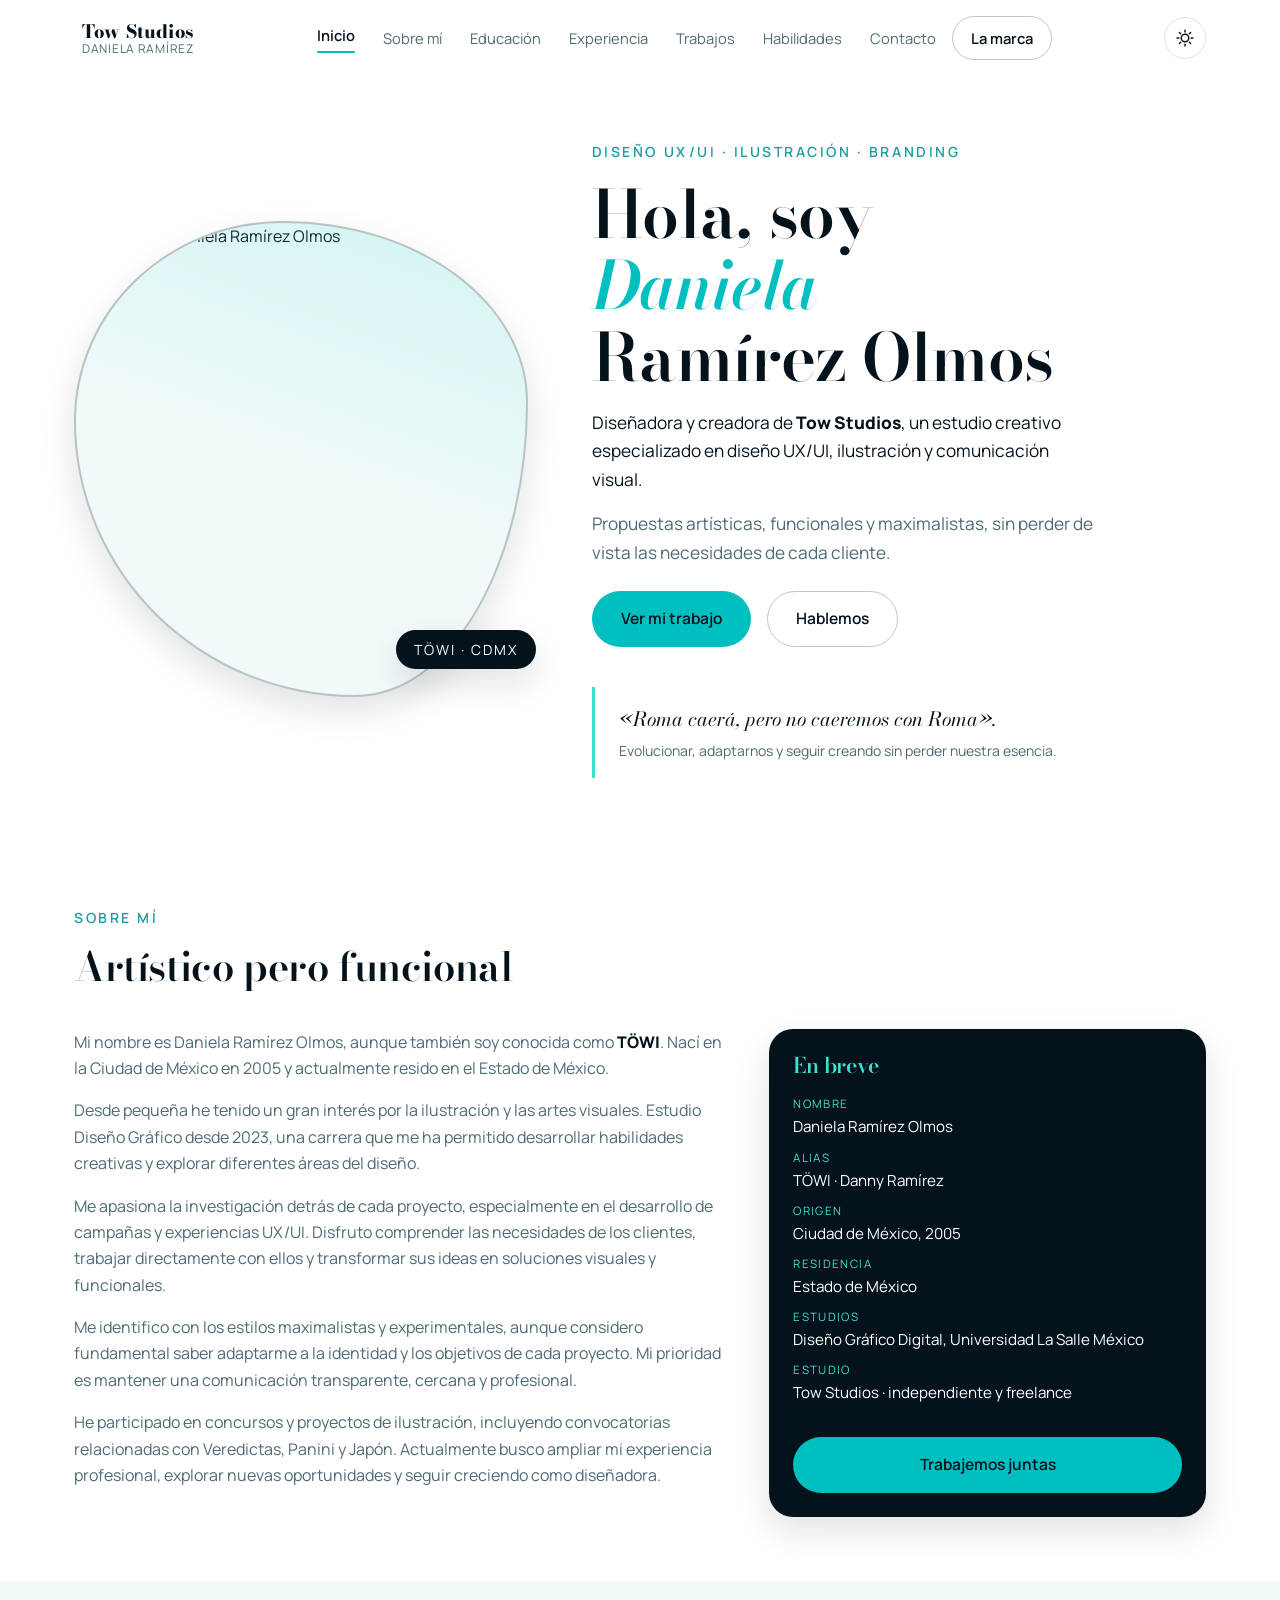
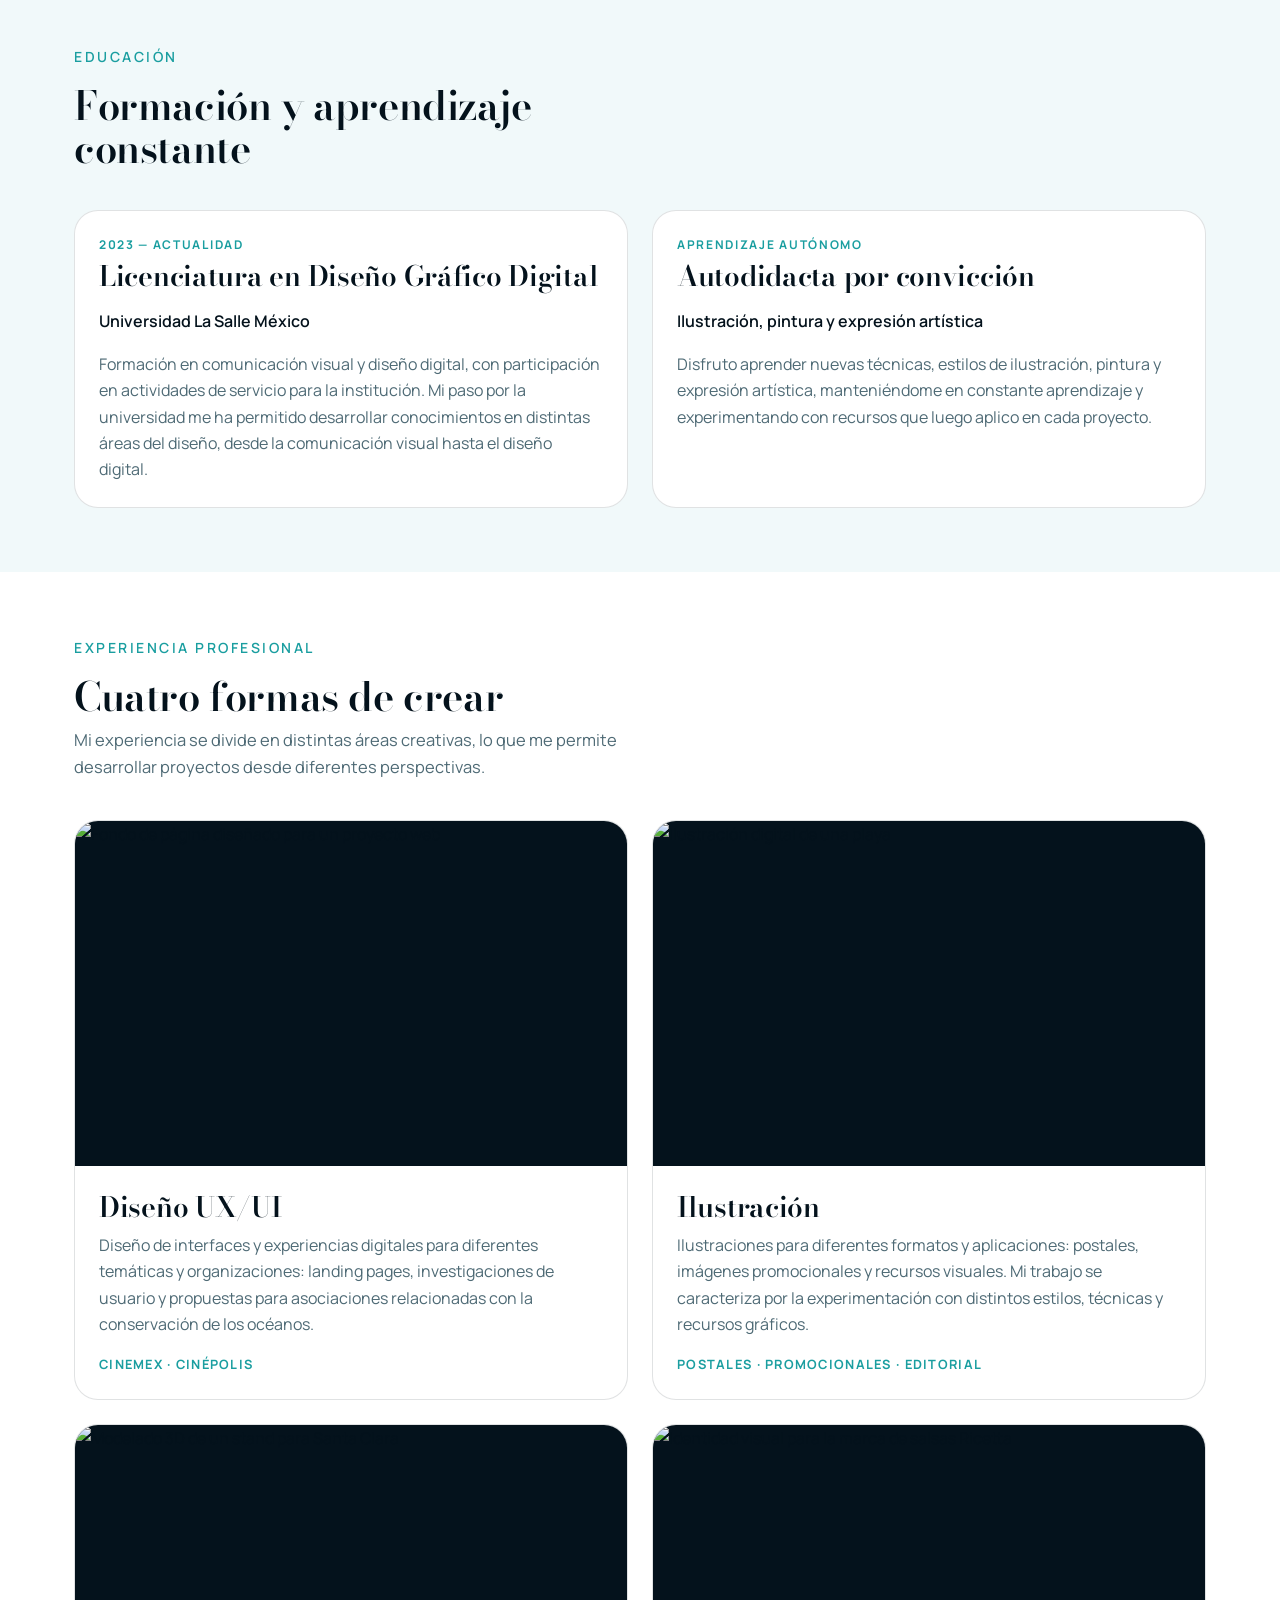
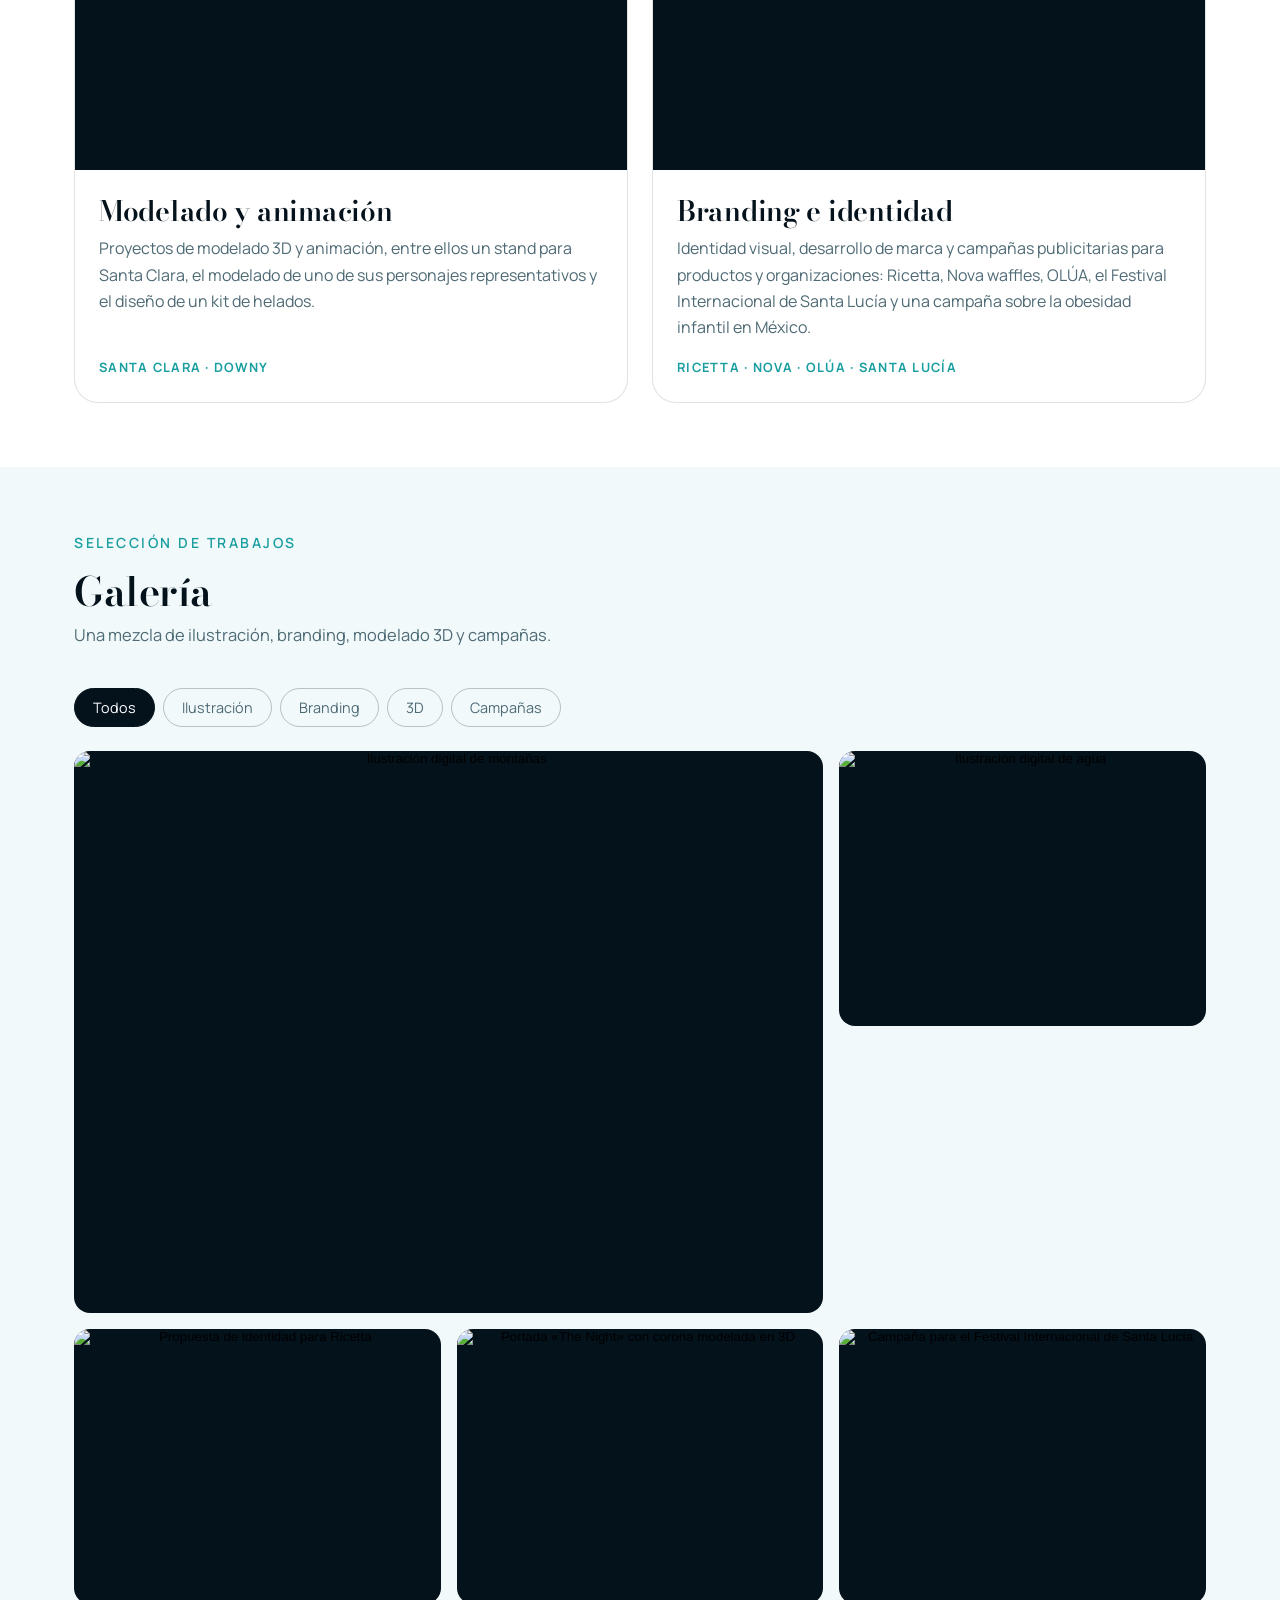
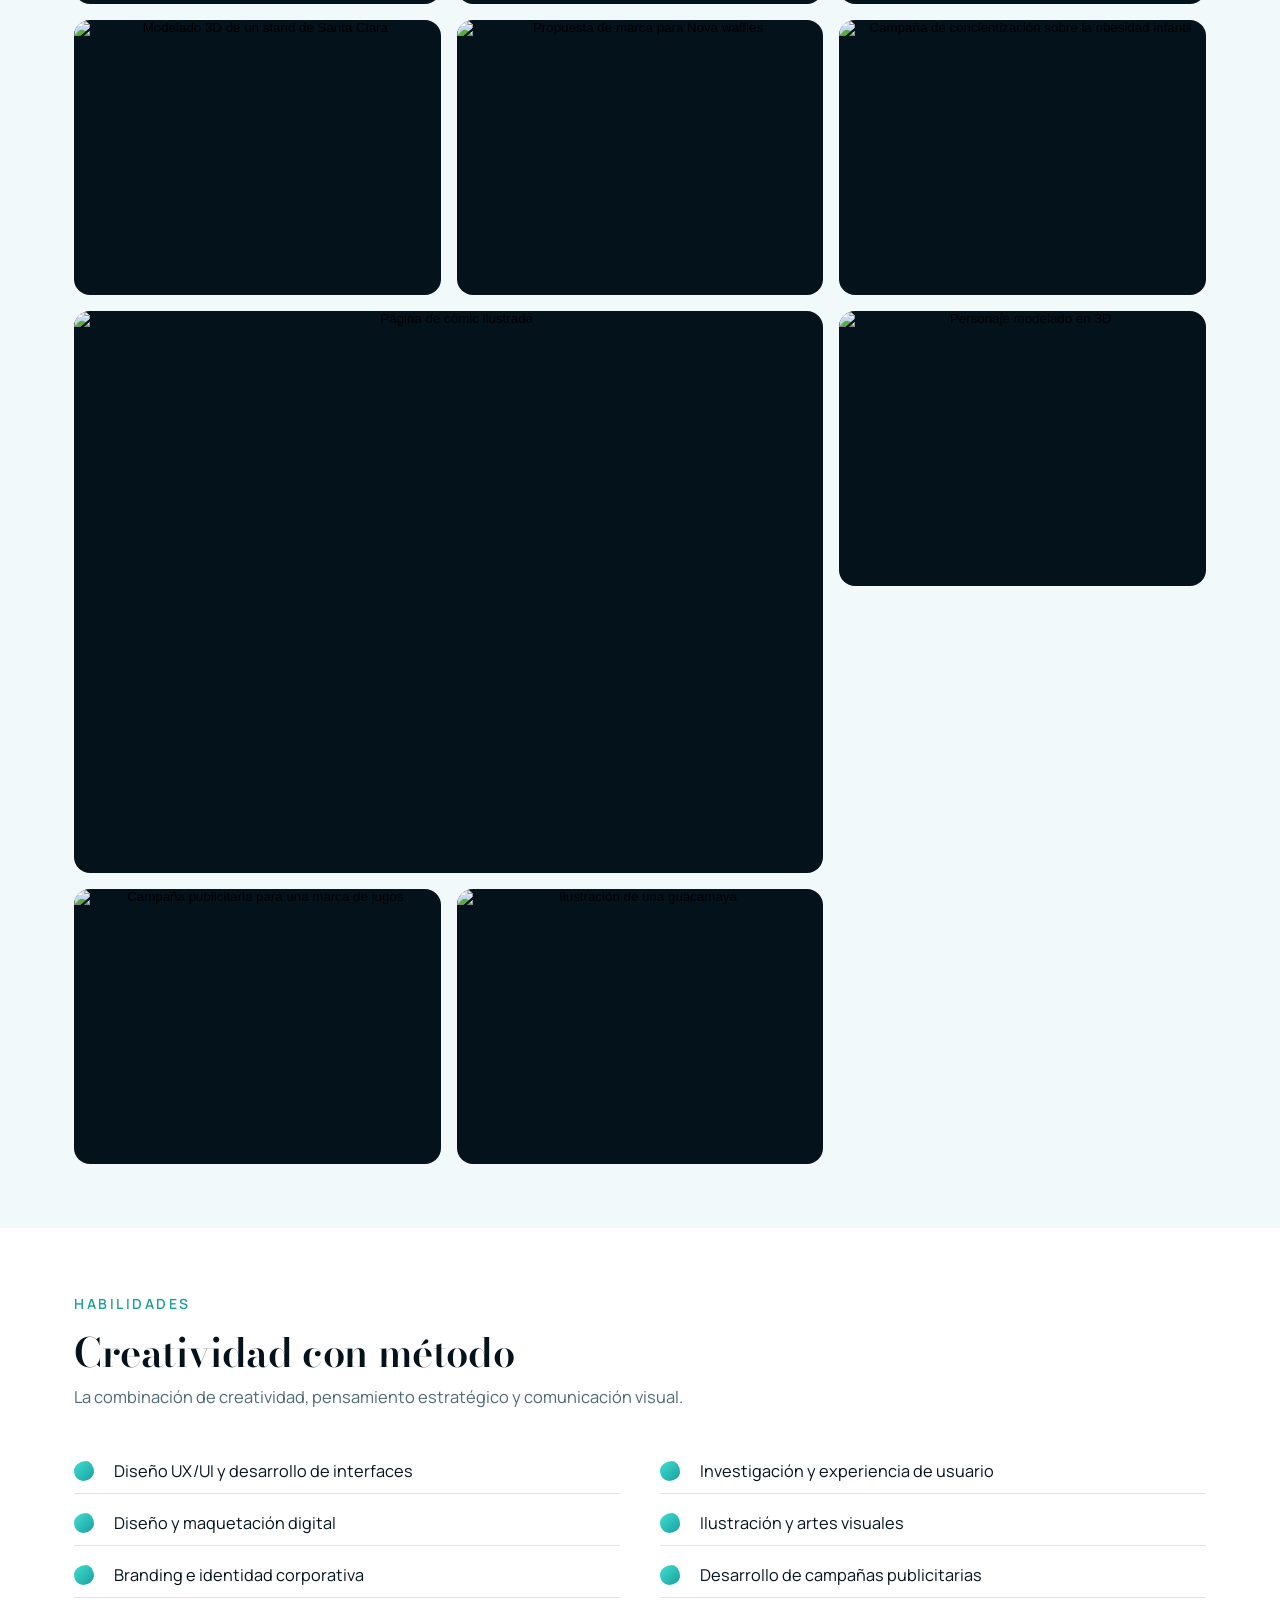
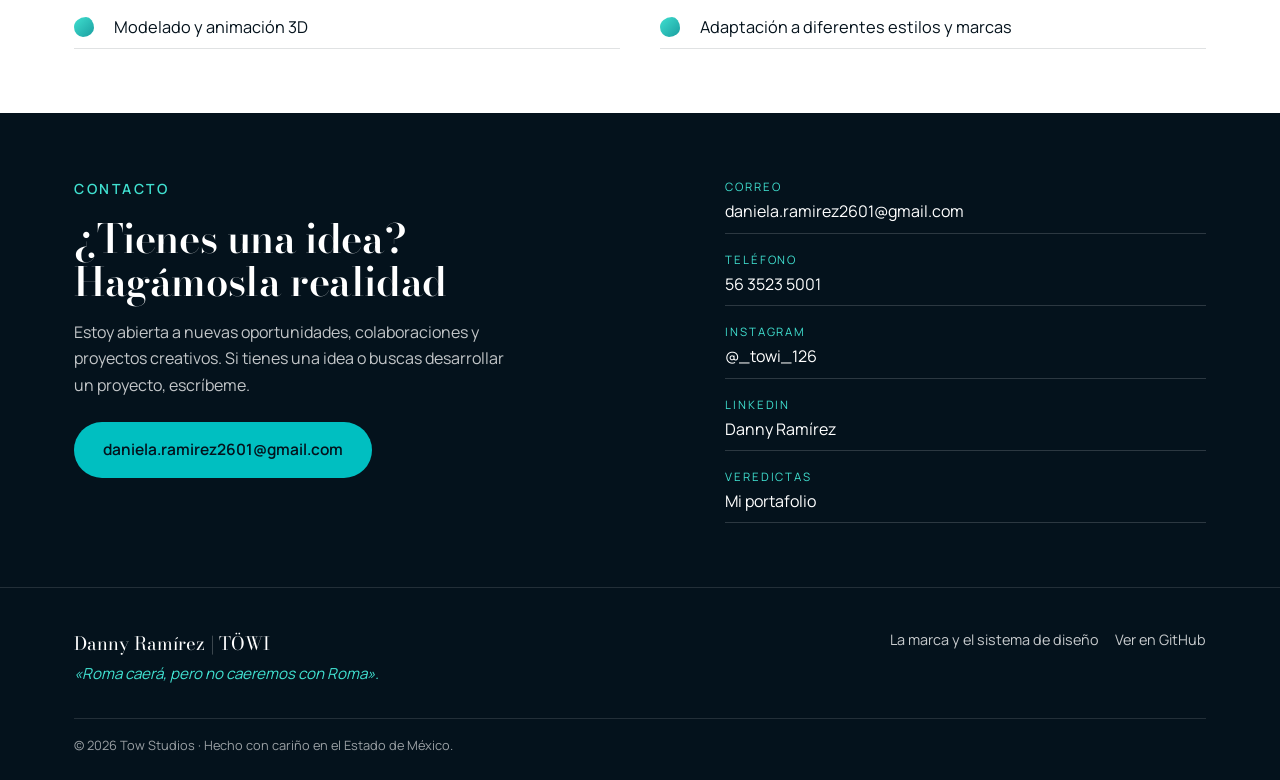
==== index.html @ aeb6798c "Sitio web: portafolio y manual de marca con HTML, CSS y JavaScript - index.html: portafolio de una p" ====
<!DOCTYPE html>
<html lang="es" data-theme="light">
<head>
<meta charset="UTF-8">
<meta name="viewport" content="width=device-width, initial-scale=1">
<title>Daniela Ramírez Olmos — Tow Studios</title>
<meta name="description" content="Portafolio de Daniela Ramírez Olmos (Tow Studios): diseño UX/UI, ilustración, branding y animación 3D.">
<meta name="author" content="Daniela Ramírez Olmos">
<meta property="og:title" content="Daniela Ramírez Olmos — Tow Studios">
<meta property="og:description" content="Diseño UX/UI, ilustración, branding y animación 3D. Roma caerá, pero no caeremos con Roma.">
<meta property="og:type" content="website">
<meta property="og:image" content="assets/web/foto-perfil.jpg">
<link rel="icon" href="assets/web/flor.png" type="image/png">
<link rel="preconnect" href="https://fonts.googleapis.com">
<link rel="preconnect" href="https://fonts.gstatic.com" crossorigin>
<link href="https://fonts.googleapis.com/css2?family=Bodoni+Moda:ital,opsz,wght@0,6..96,400;0,6..96,600;0,6..96,700;1,6..96,400&family=Manrope:wght@300;400;500;600;800&display=swap" rel="stylesheet">
<link rel="stylesheet" href="css/estilos.css">
<script>
  // Aplica el tema antes de dibujar para evitar un destello de color.
  (function () {
    try {
      document.documentElement.classList.add("js");
      var guardado = localStorage.getItem("tow-tema");
      if (!guardado) {
        guardado = window.matchMedia && window.matchMedia("(prefers-color-scheme: dark)").matches ? "dark" : "light";
      }
      document.documentElement.setAttribute("data-theme", guardado);
    } catch (e) {}
  })();
</script>
</head>
<body>

<a class="salto-contenido" href="#inicio">Saltar al contenido</a>

<header class="cabecera" id="cabecera">
  <div class="contenedor cabecera__interior">
    <a class="marca" href="index.html" aria-label="Tow Studios Daniela Ramírez">
      <img class="marca__logo marca__logo--claro" src="assets/web/logo-negro.png" alt="">
      <img class="marca__logo marca__logo--oscuro" src="assets/web/logo-blanco.png" alt="">
      <span class="marca__texto">
        <strong>Tow Studios</strong>
        <span>Daniela Ramírez</span>
      </span>
    </a>

    <nav class="nav" id="nav" aria-label="Navegación principal">
      <ul class="nav__lista">
        <li><a class="nav__enlace" href="#inicio">Inicio</a></li>
        <li><a class="nav__enlace" href="#sobre-mi">Sobre mí</a></li>
        <li><a class="nav__enlace" href="#educacion">Educación</a></li>
        <li><a class="nav__enlace" href="#experiencia">Experiencia</a></li>
        <li><a class="nav__enlace" href="#trabajos">Trabajos</a></li>
        <li><a class="nav__enlace" href="#habilidades">Habilidades</a></li>
        <li><a class="nav__enlace" href="#contacto">Contacto</a></li>
        <li><a class="nav__enlace nav__enlace--destacado" href="marca.html">La marca</a></li>
      </ul>
    </nav>

    <div class="cabecera__acciones">
      <button class="boton-icono" id="tema" type="button" aria-label="Cambiar a tema oscuro" aria-pressed="false">
        <svg class="icono icono--sol" viewBox="0 0 24 24" aria-hidden="true"><circle cx="12" cy="12" r="4.5"/><path d="M12 2.5v2.2M12 19.3v2.2M2.5 12h2.2M19.3 12h2.2M5.3 5.3l1.5 1.5M17.2 17.2l1.5 1.5M18.7 5.3l-1.5 1.5M6.8 17.2l-1.5 1.5"/></svg>
        <svg class="icono icono--luna" viewBox="0 0 24 24" aria-hidden="true"><path d="M20.5 14.2A8.6 8.6 0 0 1 9.8 3.5a8.6 8.6 0 1 0 10.7 10.7z"/></svg>
      </button>
      <button class="boton-icono boton-icono--menu" id="menu-boton" type="button" aria-label="Abrir menú" aria-expanded="false" aria-controls="nav">
        <span class="hamburguesa" aria-hidden="true"><span></span><span></span><span></span></span>
      </button>
    </div>
  </div>
</header>

<main id="inicio">

  <!-- HERO -->
  <section class="hero" aria-labelledby="hero-titulo">
    <img class="adorno adorno--flor" src="assets/web/flor.png" alt="" aria-hidden="true">
    <img class="adorno adorno--linea" src="assets/web/linea.png" alt="" aria-hidden="true">
    <div class="contenedor hero__interior">
      <div class="hero__foto" data-revelar>
        <div class="hero__marco">
          <img src="assets/web/foto-perfil.jpg" alt="Retrato de Daniela Ramírez Olmos" width="900" height="896">
        </div>
        <p class="hero__sello">TÖWI · CDMX</p>
      </div>

      <div class="hero__texto">
        <p class="etiqueta" data-revelar>Diseño UX/UI · Ilustración · Branding</p>
        <h1 id="hero-titulo" data-revelar>Hola, soy<br><span class="hero__nombre">Daniela</span><br>Ramírez Olmos</h1>
        <p class="hero__entrada" data-revelar>
          Diseñadora y creadora de <strong>Tow Studios</strong>, un estudio creativo especializado en
          diseño UX/UI, ilustración y comunicación visual.
        </p>
        <p class="hero__entrada hero__entrada--suave" data-revelar>
          Propuestas artísticas, funcionales y maximalistas, sin perder de vista las necesidades de cada cliente.
        </p>
        <div class="hero__acciones" data-revelar>
          <a class="boton boton--primario" href="#trabajos">Ver mi trabajo</a>
          <a class="boton boton--secundario" href="#contacto">Hablemos</a>
        </div>
        <blockquote class="cita" data-revelar>
          <p>«Roma caerá, pero no caeremos con Roma».</p>
          <cite>Evolucionar, adaptarnos y seguir creando sin perder nuestra esencia.</cite>
        </blockquote>
      </div>
    </div>
  </section>

  <!-- SOBRE MÍ -->
  <section class="seccion" id="sobre-mi">
    <div class="contenedor">
      <header class="seccion__cabecera" data-revelar>
        <p class="etiqueta">Sobre mí</p>
        <h2>Artístico pero funcional</h2>
      </header>

      <div class="dos-columnas">
        <div class="prosa" data-revelar>
          <p>
            Mi nombre es Daniela Ramírez Olmos, aunque también soy conocida como <strong>TÖWI</strong>.
            Nací en la Ciudad de México en 2005 y actualmente resido en el Estado de México.
          </p>
          <p>
            Desde pequeña he tenido un gran interés por la ilustración y las artes visuales. Estudio
            Diseño Gráfico desde 2023, una carrera que me ha permitido desarrollar habilidades creativas
            y explorar diferentes áreas del diseño.
          </p>
          <p>
            Me apasiona la investigación detrás de cada proyecto, especialmente en el desarrollo de campañas
            y experiencias UX/UI. Disfruto comprender las necesidades de los clientes, trabajar directamente
            con ellos y transformar sus ideas en soluciones visuales y funcionales.
          </p>
          <p>
            Me identifico con los estilos maximalistas y experimentales, aunque considero fundamental saber
            adaptarme a la identidad y los objetivos de cada proyecto. Mi prioridad es mantener una
            comunicación transparente, cercana y profesional.
          </p>
          <p>
            He participado en concursos y proyectos de ilustración, incluyendo convocatorias relacionadas con
            Veredictas, Panini y Japón. Actualmente busco ampliar mi experiencia profesional, explorar nuevas
            oportunidades y seguir creciendo como diseñadora.
          </p>
        </div>

        <aside class="tarjeta-ficha" data-revelar aria-label="Datos rápidos">
          <h3>En breve</h3>
          <dl class="ficha">
            <div><dt>Nombre</dt><dd>Daniela Ramírez Olmos</dd></div>
            <div><dt>Alias</dt><dd>TÖWI · Danny Ramírez</dd></div>
            <div><dt>Origen</dt><dd>Ciudad de México, 2005</dd></div>
            <div><dt>Residencia</dt><dd>Estado de México</dd></div>
            <div><dt>Estudios</dt><dd>Diseño Gráfico Digital, Universidad La Salle México</dd></div>
            <div><dt>Estudio</dt><dd>Tow Studios · independiente y freelance</dd></div>
          </dl>
          <a class="boton boton--primario boton--ancho" href="#contacto">Trabajemos juntas</a>
        </aside>
      </div>
    </div>
  </section>

  <!-- EDUCACIÓN -->
  <section class="seccion seccion--alterna" id="educacion">
    <div class="contenedor">
      <header class="seccion__cabecera" data-revelar>
        <p class="etiqueta">Educación</p>
        <h2>Formación y aprendizaje constante</h2>
      </header>

      <div class="rejilla rejilla--dos">
        <article class="tarjeta" data-revelar>
          <p class="tarjeta__meta">2023 — actualidad</p>
          <h3>Licenciatura en Diseño Gráfico Digital</h3>
          <p class="tarjeta__lugar">Universidad La Salle México</p>
          <p>
            Formación en comunicación visual y diseño digital, con participación en actividades de
            servicio para la institución. Mi paso por la universidad me ha permitido desarrollar
            conocimientos en distintas áreas del diseño, desde la comunicación visual hasta el
            diseño digital.
          </p>
        </article>

        <article class="tarjeta" data-revelar>
          <p class="tarjeta__meta">Aprendizaje autónomo</p>
          <h3>Autodidacta por convicción</h3>
          <p class="tarjeta__lugar">Ilustración, pintura y expresión artística</p>
          <p>
            Disfruto aprender nuevas técnicas, estilos de ilustración, pintura y expresión artística,
            manteniéndome en constante aprendizaje y experimentando con recursos que luego aplico
            en cada proyecto.
          </p>
        </article>
      </div>
    </div>
  </section>

  <!-- EXPERIENCIA -->
  <section class="seccion" id="experiencia">
    <div class="contenedor">
      <header class="seccion__cabecera" data-revelar>
        <p class="etiqueta">Experiencia profesional</p>
        <h2>Cuatro formas de crear</h2>
        <p class="seccion__intro">Mi experiencia se divide en distintas áreas creativas, lo que me permite
          desarrollar proyectos desde diferentes perspectivas.</p>
      </header>

      <div class="rejilla rejilla--dos">
        <article class="tarjeta-proyecto" data-revelar>
          <div class="tarjeta-proyecto__imagen">
            <img src="assets/web/fondo.jpg" alt="Fondo de página diseñado para un proyecto web" loading="lazy" width="1600" height="2263">
          </div>
          <div class="tarjeta-proyecto__cuerpo">
            <h3>Diseño UX/UI</h3>
            <p>
              Diseño de interfaces y experiencias digitales para diferentes temáticas y organizaciones:
              landing pages, investigaciones de usuario y propuestas para asociaciones relacionadas con
              la conservación de los océanos.
            </p>
            <p class="tarjeta-proyecto__marcas">Cinemex · Cinépolis</p>
          </div>
        </article>

        <article class="tarjeta-proyecto" data-revelar>
          <div class="tarjeta-proyecto__imagen">
            <img src="assets/web/ilustracion-playa.jpg" alt="Ilustración digital de una playa" loading="lazy" width="1400" height="1082">
          </div>
          <div class="tarjeta-proyecto__cuerpo">
            <h3>Ilustración</h3>
            <p>
              Ilustraciones para diferentes formatos y aplicaciones: postales, imágenes promocionales y
              recursos visuales. Mi trabajo se caracteriza por la experimentación con distintos estilos,
              técnicas y recursos gráficos.
            </p>
            <p class="tarjeta-proyecto__marcas">Postales · Promocionales · Editorial</p>
          </div>
        </article>

        <article class="tarjeta-proyecto" data-revelar>
          <div class="tarjeta-proyecto__imagen">
            <img src="assets/web/santa-clara-1.jpg" alt="Modelado 3D de un stand para Santa Clara" loading="lazy" width="1200" height="675">
          </div>
          <div class="tarjeta-proyecto__cuerpo">
            <h3>Modelado y animación</h3>
            <p>
              Proyectos de modelado 3D y animación, entre ellos un stand para Santa Clara, el modelado de
              uno de sus personajes representativos y el diseño de un kit de helados.
            </p>
            <p class="tarjeta-proyecto__marcas">Santa Clara · Downy</p>
          </div>
        </article>

        <article class="tarjeta-proyecto" data-revelar>
          <div class="tarjeta-proyecto__imagen">
            <img src="assets/web/ricetta.png" alt="Identidad visual para la marca de salsas Ricetta" loading="lazy" width="900" height="1035">
          </div>
          <div class="tarjeta-proyecto__cuerpo">
            <h3>Branding e identidad</h3>
            <p>
              Identidad visual, desarrollo de marca y campañas publicitarias para productos y
              organizaciones: Ricetta, Nova waffles, OLÚA, el Festival Internacional de Santa Lucía y una
              campaña sobre la obesidad infantil en México.
            </p>
            <p class="tarjeta-proyecto__marcas">Ricetta · Nova · OLÚA · Santa Lucía</p>
          </div>
        </article>
      </div>
    </div>
  </section>

  <!-- TRABAJOS -->
  <section class="seccion seccion--alterna" id="trabajos">
    <div class="contenedor">
      <header class="seccion__cabecera" data-revelar>
        <p class="etiqueta">Selección de trabajos</p>
        <h2>Galería</h2>
        <p class="seccion__intro">Una mezcla de ilustración, branding, modelado 3D y campañas.</p>
      </header>

      <div class="filtros" role="group" aria-label="Filtrar trabajos" data-revelar>
        <button class="filtro esta-activo" data-filtro="todos" type="button" aria-pressed="true">Todos</button>
        <button class="filtro" data-filtro="ilustracion" type="button" aria-pressed="false">Ilustración</button>
        <button class="filtro" data-filtro="branding" type="button" aria-pressed="false">Branding</button>
        <button class="filtro" data-filtro="3d" type="button" aria-pressed="false">3D</button>
        <button class="filtro" data-filtro="campana" type="button" aria-pressed="false">Campañas</button>
      </div>

      <div class="galeria" id="galeria">
        <button class="pieza pieza--ancha" data-cat="ilustracion" type="button" data-revelar>
          <img src="assets/web/ilustracion-montanas.jpg" alt="Ilustración digital de montañas" loading="lazy">
          <span class="pieza__texto"><strong>Montañas</strong><small>Ilustración digital</small></span>
        </button>

        <button class="pieza" data-cat="ilustracion" type="button" data-revelar>
          <img src="assets/web/ilustracion-agua.jpg" alt="Ilustración digital de agua" loading="lazy">
          <span class="pieza__texto"><strong>Agua</strong><small>Ilustración digital</small></span>
        </button>

        <button class="pieza" data-cat="branding" type="button" data-revelar>
          <img src="assets/web/ricetta.png" alt="Propuesta de identidad para Ricetta" loading="lazy">
          <span class="pieza__texto"><strong>Ricetta</strong><small>Identidad de marca</small></span>
        </button>

        <button class="pieza" data-cat="3d" type="button" data-revelar>
          <img src="assets/web/marina-2.jpg" alt="Portada «The Night» con corona modelada en 3D" loading="lazy">
          <span class="pieza__texto"><strong>The Night</strong><small>Arte 3D y portada</small></span>
        </button>

        <button class="pieza" data-cat="campana" type="button" data-revelar>
          <img src="assets/web/campana-festival.jpg" alt="Campaña para el Festival Internacional de Santa Lucía" loading="lazy">
          <span class="pieza__texto"><strong>Festival de Santa Lucía</strong><small>Campaña</small></span>
        </button>

        <button class="pieza" data-cat="3d" type="button" data-revelar>
          <img src="assets/web/santa-clara-2.jpg" alt="Modelado 3D de un stand de Santa Clara" loading="lazy">
          <span class="pieza__texto"><strong>Santa Clara</strong><small>Modelado 3D</small></span>
        </button>

        <button class="pieza" data-cat="branding" type="button" data-revelar>
          <img src="assets/web/waffless.jpg" alt="Propuesta de marca para Nova waffles" loading="lazy">
          <span class="pieza__texto"><strong>Nova waffles</strong><small>Branding colaborativo</small></span>
        </button>

        <button class="pieza" data-cat="campana" type="button" data-revelar>
          <img src="assets/web/campana-obesidad.jpg" alt="Campaña de concientización sobre la obesidad infantil" loading="lazy">
          <span class="pieza__texto"><strong>Obesidad infantil</strong><small>Campaña de concientización</small></span>
        </button>

        <button class="pieza pieza--ancha" data-cat="ilustracion" type="button" data-revelar>
          <img src="assets/web/comic.jpg" alt="Página de cómic ilustrada" loading="lazy">
          <span class="pieza__texto"><strong>Cómic</strong><small>Narrativa ilustrada</small></span>
        </button>

        <button class="pieza" data-cat="3d" type="button" data-revelar>
          <img src="assets/web/personaje-snt.jpg" alt="Personaje modelado en 3D" loading="lazy">
          <span class="pieza__texto"><strong>Personaje SNT</strong><small>Modelado 3D</small></span>
        </button>

        <button class="pieza" data-cat="campana" type="button" data-revelar>
          <img src="assets/web/campana-jugo.jpg" alt="Campaña publicitaria para una marca de jugos" loading="lazy">
          <span class="pieza__texto"><strong>Campaña jugo</strong><small>Publicidad</small></span>
        </button>

        <button class="pieza" data-cat="ilustracion" type="button" data-revelar>
          <img src="assets/web/macaw.png" alt="Ilustración de una guacamaya" loading="lazy">
          <span class="pieza__texto"><strong>Guacamaya</strong><small>Ilustración</small></span>
        </button>
      </div>
    </div>
  </section>

  <!-- HABILIDADES -->
  <section class="seccion" id="habilidades">
    <div class="contenedor">
      <header class="seccion__cabecera" data-revelar>
        <p class="etiqueta">Habilidades</p>
        <h2>Creatividad con método</h2>
        <p class="seccion__intro">La combinación de creatividad, pensamiento estratégico y comunicación visual.</p>
      </header>

      <ul class="habilidades" data-revelar>
        <li>Diseño UX/UI y desarrollo de interfaces</li>
        <li>Investigación y experiencia de usuario</li>
        <li>Diseño y maquetación digital</li>
        <li>Ilustración y artes visuales</li>
        <li>Branding e identidad corporativa</li>
        <li>Desarrollo de campañas publicitarias</li>
        <li>Modelado y animación 3D</li>
        <li>Adaptación a diferentes estilos y marcas</li>
      </ul>
    </div>
  </section>

  <!-- CONTACTO -->
  <section class="seccion contacto" id="contacto">
    <div class="contenedor contacto__interior">
      <div data-revelar>
        <p class="etiqueta etiqueta--clara">Contacto</p>
        <h2>¿Tienes una idea?<br>Hagámosla realidad</h2>
        <p class="contacto__texto">
          Estoy abierta a nuevas oportunidades, colaboraciones y proyectos creativos.
          Si tienes una idea o buscas desarrollar un proyecto, escríbeme.
        </p>
        <a class="boton boton--primario" href="mailto:daniela.ramirez2601@gmail.com">daniela.ramirez2601@gmail.com</a>
      </div>

      <ul class="contacto__lista" data-revelar>
        <li>
          <span class="contacto__etiqueta">Correo</span>
          <a href="mailto:daniela.ramirez2601@gmail.com">daniela.ramirez2601@gmail.com</a>
        </li>
        <li>
          <span class="contacto__etiqueta">Teléfono</span>
          <a href="tel:+525635235001">56 3523 5001</a>
        </li>
        <li>
          <span class="contacto__etiqueta">Instagram</span>
          <a href="https://www.instagram.com/_towi_126" target="_blank" rel="noopener">@_towi_126</a>
        </li>
        <li>
          <span class="contacto__etiqueta">LinkedIn</span>
          <a href="https://www.linkedin.com/in/danny-ramirez-99603b418/" target="_blank" rel="noopener">Danny Ramírez</a>
        </li>
        <li>
          <span class="contacto__etiqueta">Veredictas</span>
          <a href="https://www.veredictas.com/es/concursante/mi-portafolio.html" target="_blank" rel="noopener">Mi portafolio</a>
        </li>
      </ul>
    </div>
  </section>

</main>

<footer class="pie">
  <div class="contenedor pie__interior">
    <div>
      <p class="pie__nombre">Danny Ramírez | TÖWI</p>
      <p class="pie__frase">«Roma caerá, pero no caeremos con Roma».</p>
    </div>
    <div class="pie__enlaces">
      <a href="marca.html">La marca y el sistema de diseño</a>
      <a href="https://github.com/danni2601/landing-daniela-ramirez" target="_blank" rel="noopener">Ver en GitHub</a>
    </div>
    <p class="pie__legal">© <span id="anio">2026</span> Tow Studios · Hecho con cariño en el Estado de México.</p>
  </div>
</footer>

<button class="arriba" id="arriba" type="button" aria-label="Volver arriba">
  <svg viewBox="0 0 24 24" aria-hidden="true"><path d="M12 19V5M6 11l6-6 6 6"/></svg>
</button>

<div class="visor" id="visor" role="dialog" aria-modal="true" aria-label="Imagen ampliada" hidden>
  <button class="visor__cerrar" id="visor-cerrar" type="button" aria-label="Cerrar imagen">×</button>
  <figure class="visor__figura">
    <img id="visor-imagen" src="" alt="">
    <figcaption id="visor-pie"></figcaption>
  </figure>
</div>

<script src="js/app.js"></script>
</body>
</html>
---- css/estilos.css ----
/* ==========================================================================
   Tow Studios — Hoja de estilos principal
   Basada en el sistema de diseño de Daniela Ramírez Olmos (DESIGN.md)
   ========================================================================== */

/* --------------------------------------------------------------------------
   1. Tokens del sistema de diseño
   -------------------------------------------------------------------------- */
:root {
  /* Color */
  --tropical-cyan: #00BFC1;
  --sea-green: #1A9EA0;
  --turquesa: #40E0D0;
  --abyss: #04121C;
  --blanco: #FFFFFF;

  /* Superficies y texto (tema claro) */
  --fondo: #FFFFFF;
  --fondo-suave: #F1F9FA;
  --fondo-tarjeta: #FFFFFF;
  --texto: #04121C;
  --texto-suave: #4E6A75;
  --linea: rgba(4, 18, 28, 0.12);
  --linea-fuerte: rgba(4, 18, 28, 0.24);
  --velo: rgba(255, 255, 255, 0.82);

  /* Tipografía */
  --fuente-titulo: "Montecatini Pro", "Bodoni Moda", Didot, "Times New Roman", serif;
  --fuente-texto: "Karmina Sans", Manrope, -apple-system, BlinkMacSystemFont, "Segoe UI", sans-serif;
  --fuente-codigo: "JetBrains Mono", ui-monospace, SFMono-Regular, Menlo, monospace;

  /* Escala tipográfica */
  --t-h1: clamp(2.6rem, 6.4vw, 4.125rem);   /* 66px */
  --t-h2: clamp(1.9rem, 3.8vw, 2.5rem);     /* 40px */
  --t-h3: clamp(1.35rem, 2.2vw, 1.75rem);   /* 28px */
  --t-sub: 1.25rem;                          /* 20px */
  --t-cuerpo: 1rem;                          /* 16px */
  --t-menudo: 0.875rem;                      /* 14px */

  /* Espaciado */
  --e-1: 4px;
  --e-2: 8px;
  --e-3: 16px;
  --e-4: 24px;
  --e-5: 40px;
  --e-6: 64px;

  /* Redondeos */
  --r-sm: 8px;
  --r-md: 16px;
  --r-lg: 24px;
  --r-full: 9999px;

  /* Profundidad */
  --s-1: 0 2px 10px rgba(4, 18, 28, 0.06);
  --s-2: 0 14px 34px rgba(4, 18, 28, 0.12);
  --s-3: 0 30px 70px rgba(4, 18, 28, 0.22);

  /* Medidas */
  --ancho: 1180px;
  --cabecera-alto: 76px;
  --transicion: 220ms cubic-bezier(0.32, 0.72, 0.24, 1);
}

html[data-theme="dark"] {
  --fondo: #04121C;
  --fondo-suave: #071E2A;
  --fondo-tarjeta: #08202E;
  --texto: #E9F5F6;
  --texto-suave: #9CB8C2;
  --linea: rgba(233, 245, 246, 0.14);
  --linea-fuerte: rgba(233, 245, 246, 0.3);
  --velo: rgba(4, 18, 28, 0.82);
  --s-1: 0 2px 10px rgba(0, 0, 0, 0.35);
  --s-2: 0 16px 38px rgba(0, 0, 0, 0.45);
  --s-3: 0 30px 70px rgba(0, 0, 0, 0.6);
}

/* --------------------------------------------------------------------------
   2. Base
   -------------------------------------------------------------------------- */
*,
*::before,
*::after { box-sizing: border-box; }

html {
  scroll-behavior: smooth;
  scroll-padding-top: calc(var(--cabecera-alto) + var(--e-4));
  -webkit-text-size-adjust: 100%;
}

body {
  margin: 0;
  font-family: var(--fuente-texto);
  font-size: var(--t-cuerpo);
  line-height: 1.65;
  color: var(--texto);
  background: var(--fondo);
  -webkit-font-smoothing: antialiased;
  overflow-x: hidden;
}

body.menu-abierto { overflow: hidden; }

img { max-width: 100%; display: block; }
svg { width: 100%; height: 100%; }

h1, h2, h3, h4 {
  font-family: var(--fuente-titulo);
  line-height: 1.08;
  margin: 0 0 var(--e-3);
  font-weight: 600;
  letter-spacing: -0.01em;
}

h1 { font-size: var(--t-h1); }
h2 { font-size: var(--t-h2); }
h3 { font-size: var(--t-h3); line-height: 1.2; }

p { margin: 0 0 var(--e-3); }
p:last-child { margin-bottom: 0; }

a { color: inherit; text-decoration-color: var(--sea-green); text-underline-offset: 3px; }
a:hover { text-decoration-color: var(--tropical-cyan); }

strong { font-weight: 800; }

::selection { background: var(--turquesa); color: var(--abyss); }

:focus-visible {
  outline: 3px solid var(--tropical-cyan);
  outline-offset: 3px;
  border-radius: var(--r-sm);
}

.contenedor {
  width: 100%;
  max-width: var(--ancho);
  margin-inline: auto;
  padding-inline: var(--e-4);
}

.salto-contenido {
  position: absolute;
  left: var(--e-4);
  top: -100px;
  z-index: 200;
  background: var(--abyss);
  color: var(--blanco);
  padding: var(--e-2) var(--e-3);
  border-radius: var(--r-sm);
  text-decoration: none;
  transition: top var(--transicion);
}
.salto-contenido:focus { top: var(--e-2); }

/* --------------------------------------------------------------------------
   3. Cabecera
   -------------------------------------------------------------------------- */
.cabecera {
  position: fixed;
  inset: 0 0 auto 0;
  z-index: 100;
  background: var(--velo);
  backdrop-filter: blur(14px) saturate(140%);
  -webkit-backdrop-filter: blur(14px) saturate(140%);
  border-bottom: 1px solid transparent;
  transition: border-color var(--transicion), box-shadow var(--transicion);
}
.cabecera--compacta {
  border-bottom-color: var(--linea);
  box-shadow: var(--s-1);
}

.cabecera__interior {
  display: flex;
  align-items: center;
  justify-content: space-between;
  gap: var(--e-3);
  height: var(--cabecera-alto);
}

.marca {
  display: flex;
  align-items: center;
  gap: var(--e-2);
  text-decoration: none;
  flex-shrink: 0;
}
.marca__logo { height: 30px; width: auto; }
.marca__logo--oscuro { display: none; }
html[data-theme="dark"] .marca__logo--claro { display: none; }
html[data-theme="dark"] .marca__logo--oscuro { display: block; }

.marca__texto {
  display: flex;
  flex-direction: column;
  line-height: 1.1;
  font-size: var(--t-menudo);
}
.marca__texto strong {
  font-family: var(--fuente-titulo);
  font-size: 1.15rem;
  letter-spacing: 0.01em;
}
.marca__texto span { color: var(--texto-suave); font-size: 0.75rem; letter-spacing: 0.06em; text-transform: uppercase; }

.nav__lista {
  display: flex;
  align-items: center;
  gap: var(--e-1);
  list-style: none;
  margin: 0;
  padding: 0;
}

.nav__enlace {
  display: block;
  padding: 10px 12px;
  font-size: 0.92rem;
  border-radius: var(--r-full);
  text-decoration: none;
  color: var(--texto-suave);
  transition: color var(--transicion), background-color var(--transicion);
  white-space: nowrap;
}
.nav__enlace:hover { color: var(--texto); background: var(--fondo-suave); }
.nav__enlace.activo { color: var(--texto); font-weight: 600; }
.nav__enlace.activo::after {
  content: "";
  display: block;
  height: 2px;
  margin-top: 4px;
  border-radius: 2px;
  background: var(--tropical-cyan);
}
.nav__enlace--destacado {
  border: 1px solid var(--linea-fuerte);
  color: var(--texto);
  font-weight: 600;
  padding: 9px 18px;
}
.nav__enlace--destacado:hover { border-color: var(--tropical-cyan); background: transparent; }

.cabecera__acciones { display: flex; align-items: center; gap: var(--e-2); }

.boton-icono {
  display: grid;
  place-items: center;
  width: 42px;
  height: 42px;
  padding: 10px;
  border: 1px solid var(--linea);
  border-radius: var(--r-full);
  background: transparent;
  color: var(--texto);
  cursor: pointer;
  transition: border-color var(--transicion), transform var(--transicion), background-color var(--transicion);
}
.boton-icono:hover { border-color: var(--tropical-cyan); transform: translateY(-1px); }
.boton-icono--menu { display: none; }

.icono { fill: none; stroke: currentColor; stroke-width: 1.7; stroke-linecap: round; stroke-linejoin: round; }
.icono--luna { display: none; }
html[data-theme="dark"] .icono--sol { display: none; }
html[data-theme="dark"] .icono--luna { display: block; }

.hamburguesa { display: block; width: 20px; height: 14px; position: relative; }
.hamburguesa span {
  position: absolute; left: 0; width: 100%; height: 2px;
  background: currentColor; border-radius: 2px;
  transition: transform var(--transicion), opacity var(--transicion), top var(--transicion);
}
.hamburguesa span:nth-child(1) { top: 0; }
.hamburguesa span:nth-child(2) { top: 6px; }
.hamburguesa span:nth-child(3) { top: 12px; }
.boton-icono--menu[aria-expanded="true"] .hamburguesa span:nth-child(1) { top: 6px; transform: rotate(45deg); }
.boton-icono--menu[aria-expanded="true"] .hamburguesa span:nth-child(2) { opacity: 0; }
.boton-icono--menu[aria-expanded="true"] .hamburguesa span:nth-child(3) { top: 6px; transform: rotate(-45deg); }

/* --------------------------------------------------------------------------
   4. Hero
   -------------------------------------------------------------------------- */
.hero {
  position: relative;
  padding: calc(var(--cabecera-alto) + var(--e-6)) 0 var(--e-6);
  overflow: hidden;
}

.hero__interior {
  display: grid;
  grid-template-columns: 0.85fr 1.15fr;
  align-items: center;
  gap: var(--e-6);
  position: relative;
  z-index: 1;
}

.hero__foto { position: relative; }

.hero__marco {
  position: relative;
  aspect-ratio: 1 / 1.05;
  border-radius: 46% 54% 38% 62% / 42% 38% 62% 58%;
  overflow: hidden;
  border: 2px solid var(--linea-fuerte);
  box-shadow: var(--s-2);
  background: var(--fondo-suave);
  animation: flotar 12s ease-in-out infinite;
}
.hero__marco img { width: 100%; height: 100%; object-fit: cover; }
.hero__marco::after {
  content: "";
  position: absolute;
  inset: 0;
  background: linear-gradient(200deg, rgba(64, 224, 208, 0.18), transparent 55%);
}

.hero__sello {
  position: absolute;
  right: -8px;
  bottom: 6%;
  margin: 0;
  padding: 8px 18px;
  background: var(--abyss);
  color: var(--blanco);
  border-radius: var(--r-full);
  font-size: var(--t-menudo);
  letter-spacing: 0.14em;
  text-transform: uppercase;
  box-shadow: var(--s-2);
}

@keyframes flotar {
  0%, 100% { transform: translateY(0) rotate(0deg); }
  50% { transform: translateY(-12px) rotate(0.6deg); }
}

.etiqueta {
  margin: 0 0 var(--e-3);
  font-size: var(--t-menudo);
  letter-spacing: 0.18em;
  text-transform: uppercase;
  color: var(--sea-green);
  font-weight: 600;
}
.etiqueta--clara { color: var(--turquesa); }

.hero__nombre {
  font-style: italic;
  color: var(--tropical-cyan);
}

.hero__entrada {
  max-width: 46ch;
  font-size: 1.08rem;
  color: var(--texto);
}
.hero__entrada--suave { color: var(--texto-suave); }

.hero__acciones {
  display: flex;
  flex-wrap: wrap;
  gap: var(--e-3);
  margin: var(--e-4) 0 var(--e-5);
}

.cita {
  margin: 0;
  padding: var(--e-3) 0 var(--e-3) var(--e-4);
  border-left: 3px solid var(--turquesa);
  font-family: var(--fuente-titulo);
  font-style: italic;
  font-size: 1.22rem;
}
.cita p { margin: 0 0 var(--e-1); }
.cita cite {
  display: block;
  font-family: var(--fuente-texto);
  font-style: normal;
  font-size: var(--t-menudo);
  color: var(--texto-suave);
}

.adorno {
  position: absolute;
  pointer-events: none;
  user-select: none;
  opacity: 0.5;
}
.adorno--flor {
  width: 190px;
  top: 12%;
  right: 6%;
  transform: rotate(12deg);
  opacity: 0.35;
}
.adorno--linea {
  width: 240px;
  bottom: -40px;
  left: -60px;
  transform: rotate(-18deg);
  opacity: 0.22;
}

/* --------------------------------------------------------------------------
   5. Botones
   -------------------------------------------------------------------------- */
.boton {
  display: inline-flex;
  align-items: center;
  justify-content: center;
  gap: var(--e-2);
  padding: 14px 28px;
  border-radius: var(--r-full);
  border: 1px solid transparent;
  font-family: var(--fuente-texto);
  font-size: 0.97rem;
  font-weight: 600;
  text-decoration: none;
  cursor: pointer;
  transition: transform var(--transicion), box-shadow var(--transicion),
              background-color var(--transicion), color var(--transicion), border-color var(--transicion);
}
.boton--primario {
  background: var(--tropical-cyan);
  color: var(--abyss);
}
.boton--primario:hover {
  transform: translateY(-2px);
  box-shadow: var(--s-2);
  background: var(--turquesa);
}
.boton--secundario {
  background: transparent;
  color: var(--texto);
  border-color: var(--linea-fuerte);
}
.boton--secundario:hover {
  transform: translateY(-2px);
  border-color: var(--tropical-cyan);
  color: var(--texto);
}
.boton--ancho { width: 100%; margin-top: var(--e-3); }

/* --------------------------------------------------------------------------
   6. Secciones
   -------------------------------------------------------------------------- */
.seccion {
  padding: var(--e-6) 0;
  scroll-margin-top: var(--cabecera-alto);
}
.seccion--alterna { background: var(--fondo-suave); }

.seccion__cabecera { max-width: 62ch; margin-bottom: var(--e-5); }
.seccion__cabecera h2 { margin-bottom: var(--e-2); }
.seccion__intro { color: var(--texto-suave); font-size: 1.03rem; margin: 0; }

.dos-columnas {
  display: grid;
  grid-template-columns: 1.5fr 1fr;
  gap: var(--e-5);
  align-items: start;
}
.dos-columnas--ancha { grid-template-columns: 1.6fr 1fr; }

.prosa p { color: var(--texto-suave); }
.prosa p strong { color: var(--texto); }

.destacado {
  font-family: var(--fuente-titulo);
  font-size: 1.35rem;
  font-style: italic;
  color: var(--texto) !important;
  padding-left: var(--e-4);
  border-left: 3px solid var(--turquesa);
}

.tarjeta-ficha {
  background: var(--abyss);
  color: var(--blanco);
  border-radius: var(--r-lg);
  padding: var(--e-4);
  box-shadow: var(--s-2);
}
.tarjeta-ficha h3 { color: var(--turquesa); font-size: 1.35rem; }
.tarjeta-ficha--clara {
  background: var(--fondo-tarjeta);
  color: var(--texto);
  border: 1px solid var(--linea);
  box-shadow: none;
}
.tarjeta-ficha--clara h3 { color: var(--sea-green); }

.ficha { margin: 0 0 var(--e-3); display: grid; gap: var(--e-2); }
.ficha > div { display: grid; gap: 1px; }
.ficha dt {
  font-size: 0.72rem;
  letter-spacing: 0.12em;
  text-transform: uppercase;
  color: var(--turquesa);
}
.ficha dd { margin: 0; font-size: 0.95rem; }
.tarjeta-ficha--clara .ficha dt { color: var(--sea-green); }
.tarjeta-ficha--clara .ficha dd { color: var(--texto); }

.lista-numero { margin: 0; padding-left: 1.2em; display: grid; gap: var(--e-2); color: var(--texto-suave); }
.lista-numero strong { color: var(--texto); }

/* Rejillas y tarjetas */
.rejilla { display: grid; gap: var(--e-4); }
.rejilla--dos { grid-template-columns: repeat(2, minmax(0, 1fr)); }

.tarjeta {
  background: var(--fondo-tarjeta);
  border: 1px solid var(--linea);
  border-radius: var(--r-lg);
  padding: var(--e-4);
  transition: transform var(--transicion), box-shadow var(--transicion), border-color var(--transicion);
}
.tarjeta:hover { transform: translateY(-4px); box-shadow: var(--s-2); border-color: var(--linea-fuerte); }
.tarjeta p { color: var(--texto-suave); }
.tarjeta__meta {
  font-size: 0.75rem;
  letter-spacing: 0.14em;
  text-transform: uppercase;
  color: var(--sea-green) !important;
  font-weight: 700;
  margin-bottom: var(--e-1);
}
.tarjeta__lugar { font-weight: 600; color: var(--texto) !important; }

.tarjeta-proyecto {
  display: flex;
  flex-direction: column;
  background: var(--fondo-tarjeta);
  border: 1px solid var(--linea);
  border-radius: var(--r-lg);
  overflow: hidden;
  transition: transform var(--transicion), box-shadow var(--transicion);
}
.tarjeta-proyecto:hover { transform: translateY(-4px); box-shadow: var(--s-2); }
.tarjeta-proyecto__imagen { aspect-ratio: 16 / 10; overflow: hidden; background: var(--abyss); }
.tarjeta-proyecto__imagen img {
  width: 100%; height: 100%; object-fit: cover;
  transition: transform 600ms cubic-bezier(0.2, 0.7, 0.2, 1);
}
.tarjeta-proyecto:hover .tarjeta-proyecto__imagen img { transform: scale(1.05); }
.tarjeta-proyecto__cuerpo { padding: var(--e-4); display: flex; flex-direction: column; gap: var(--e-2); flex: 1; }
.tarjeta-proyecto__cuerpo h3 { margin: 0; }
.tarjeta-proyecto__cuerpo p { color: var(--texto-suave); margin: 0; }
.tarjeta-proyecto__marcas {
  margin-top: auto !important;
  padding-top: var(--e-2);
  font-size: 0.8rem;
  letter-spacing: 0.1em;
  text-transform: uppercase;
  color: var(--sea-green) !important;
  font-weight: 700;
}

/* --------------------------------------------------------------------------
   7. Filtros y galería
   -------------------------------------------------------------------------- */
.filtros { display: flex; flex-wrap: wrap; gap: var(--e-2); margin-bottom: var(--e-4); }

.filtro {
  padding: 9px 18px;
  border-radius: var(--r-full);
  border: 1px solid var(--linea-fuerte);
  background: transparent;
  color: var(--texto-suave);
  font-family: var(--fuente-texto);
  font-size: 0.9rem;
  cursor: pointer;
  transition: all var(--transicion);
}
.filtro:hover { color: var(--texto); border-color: var(--tropical-cyan); }
.filtro.esta-activo {
  background: var(--abyss);
  color: var(--blanco);
  border-color: var(--abyss);
}
html[data-theme="dark"] .filtro.esta-activo { background: var(--tropical-cyan); color: var(--abyss); border-color: var(--tropical-cyan); }

.galeria {
  display: grid;
  grid-template-columns: repeat(3, minmax(0, 1fr));
  gap: var(--e-3);
}

.pieza {
  position: relative;
  display: block;
  padding: 0;
  border: 0;
  border-radius: var(--r-md);
  overflow: hidden;
  background: var(--abyss);
  cursor: zoom-in;
  aspect-ratio: 4 / 3;
  transition: transform var(--transicion), box-shadow var(--transicion), opacity var(--transicion);
}
.pieza--ancha { grid-column: span 2; }
.pieza img {
  width: 100%; height: 100%; object-fit: cover;
  transition: transform 700ms cubic-bezier(0.2, 0.7, 0.2, 1), opacity var(--transicion);
}
.pieza:hover img { transform: scale(1.06); }
.pieza:focus-visible { outline-offset: 4px; }

.pieza__texto {
  position: absolute;
  inset: auto 0 0 0;
  display: flex;
  flex-direction: column;
  gap: 1px;
  padding: var(--e-4) var(--e-3) var(--e-3);
  text-align: left;
  color: var(--blanco);
  background: linear-gradient(to top, rgba(4, 18, 28, 0.92), rgba(4, 18, 28, 0));
  opacity: 0;
  transform: translateY(10px);
  transition: opacity var(--transicion), transform var(--transicion);
}
.pieza__texto strong { font-family: var(--fuente-titulo); font-size: 1.15rem; }
.pieza__texto small { font-size: 0.78rem; letter-spacing: 0.1em; text-transform: uppercase; color: var(--turquesa); }
.pieza:hover .pieza__texto,
.pieza:focus-visible .pieza__texto { opacity: 1; transform: translateY(0); }

.pieza.oculta { display: none; }

/* --------------------------------------------------------------------------
   8. Habilidades
   -------------------------------------------------------------------------- */
.habilidades {
  list-style: none;
  margin: 0;
  padding: 0;
  display: grid;
  grid-template-columns: repeat(2, minmax(0, 1fr));
  gap: var(--e-2) var(--e-5);
}
.habilidades li {
  position: relative;
  padding: var(--e-2) 0 var(--e-2) var(--e-5);
  border-bottom: 1px solid var(--linea);
  font-size: 1.02rem;
}
.habilidades li::before {
  content: "";
  position: absolute;
  left: 0;
  top: 50%;
  width: 20px;
  height: 20px;
  transform: translateY(-50%);
  border-radius: 60% 40% 55% 45% / 50% 55% 45% 50%;
  background: linear-gradient(135deg, var(--turquesa), var(--sea-green));
}

/* --------------------------------------------------------------------------
   9. Contacto y pie
   -------------------------------------------------------------------------- */
.contacto { background: var(--abyss); color: var(--blanco); }
.contacto h2 { color: var(--blanco); }
.contacto__interior {
  display: grid;
  grid-template-columns: 1.1fr 0.9fr;
  gap: var(--e-6);
  align-items: start;
}
.contacto__texto { color: rgba(255, 255, 255, 0.76); max-width: 44ch; margin-bottom: var(--e-4); }

.contacto__lista { list-style: none; margin: 0; padding: 0; display: grid; gap: var(--e-3); }
.contacto__lista li {
  display: flex;
  flex-direction: column;
  gap: 2px;
  padding-bottom: var(--e-2);
  border-bottom: 1px solid rgba(255, 255, 255, 0.16);
}
.contacto__etiqueta {
  font-size: 0.72rem;
  letter-spacing: 0.16em;
  text-transform: uppercase;
  color: var(--turquesa);
}
.contacto__lista a { color: var(--blanco); text-decoration: none; }
.contacto__lista a:hover { color: var(--turquesa); text-decoration: underline; }

.pie { background: var(--abyss); color: var(--blanco); border-top: 1px solid rgba(255, 255, 255, 0.12); padding: var(--e-5) 0 var(--e-4); }
.pie__interior { display: grid; grid-template-columns: 1fr auto; gap: var(--e-3); align-items: start; }
.pie__nombre { font-family: var(--fuente-titulo); font-size: 1.15rem; margin-bottom: 2px; }
.pie__frase { color: var(--turquesa); font-style: italic; font-size: 0.95rem; margin: 0; }
.pie__enlaces { display: flex; gap: var(--e-3); flex-wrap: wrap; font-size: 0.9rem; }
.pie__enlaces a { color: rgba(255, 255, 255, 0.78); text-decoration: none; }
.pie__enlaces a:hover { color: var(--turquesa); }
.pie__legal {
  grid-column: 1 / -1;
  margin: var(--e-3) 0 0;
  padding-top: var(--e-3);
  border-top: 1px solid rgba(255, 255, 255, 0.12);
  font-size: 0.8rem;
  color: rgba(255, 255, 255, 0.6);
}

.arriba {
  position: fixed;
  right: var(--e-4);
  bottom: var(--e-4);
  z-index: 90;
  width: 46px;
  height: 46px;
  padding: 12px;
  border: 0;
  border-radius: var(--r-full);
  background: var(--tropical-cyan);
  color: var(--abyss);
  cursor: pointer;
  box-shadow: var(--s-2);
  opacity: 0;
  visibility: hidden;
  transform: translateY(12px);
  transition: opacity var(--transicion), transform var(--transicion), visibility var(--transicion);
}
.arriba.visible { opacity: 1; visibility: visible; transform: translateY(0); }
.arriba svg { fill: none; stroke: currentColor; stroke-width: 2; stroke-linecap: round; stroke-linejoin: round; }

/* --------------------------------------------------------------------------
   10. Visor de imágenes
   -------------------------------------------------------------------------- */
.visor {
  position: fixed;
  inset: 0;
  z-index: 300;
  display: grid;
  place-items: center;
  padding: var(--e-4);
  background: rgba(4, 18, 28, 0.94);
  backdrop-filter: blur(6px);
}
.visor[hidden] { display: none; }
.visor__figura { margin: 0; max-width: min(1100px, 92vw); text-align: center; }
.visor__figura img {
  max-height: 82vh;
  width: auto;
  margin-inline: auto;
  border-radius: var(--r-md);
  box-shadow: var(--s-3);
}
.visor__figura figcaption { color: var(--turquesa); margin-top: var(--e-3); font-size: 0.95rem; }
.visor__cerrar {
  position: absolute;
  top: var(--e-4);
  right: var(--e-4);
  width: 46px;
  height: 46px;
  border: 1px solid rgba(255, 255, 255, 0.3);
  border-radius: var(--r-full);
  background: transparent;
  color: var(--blanco);
  font-size: 1.6rem;
  line-height: 1;
  cursor: pointer;
}
.visor__cerrar:hover { background: rgba(255, 255, 255, 0.12); }

/* --------------------------------------------------------------------------
   11. Animaciones de entrada
   -------------------------------------------------------------------------- */
/* Sin JavaScript todo queda visible: la animación es sólo un adorno. */
html.js [data-revelar] {
  opacity: 0;
  transform: translateY(22px);
  transition: opacity 700ms ease, transform 700ms cubic-bezier(0.2, 0.7, 0.2, 1);
}
html.js [data-revelar].visible { opacity: 1; transform: none; }

@media (prefers-reduced-motion: reduce) {
  html { scroll-behavior: auto; }
  *, *::before, *::after { animation-duration: 0.001ms !important; animation-iteration-count: 1 !important; transition-duration: 0.001ms !important; }
  html.js [data-revelar] { opacity: 1; transform: none; }
}

/* --------------------------------------------------------------------------
   12. Página de la marca
   -------------------------------------------------------------------------- */
.portada {
  position: relative;
  padding: calc(var(--cabecera-alto) + var(--e-6)) 0 var(--e-5);
  overflow: hidden;
  background:
    radial-gradient(1200px 500px at 85% -10%, rgba(64, 224, 208, 0.24), transparent 65%),
    radial-gradient(900px 420px at 5% 10%, rgba(0, 191, 193, 0.14), transparent 70%);
}
.portada::before {
  content: "";
  position: absolute;
  inset: 0;
  background: url("../assets/web/fondo.jpg") center 30% / cover no-repeat;
  opacity: 0.14;
  pointer-events: none;
}
html[data-theme="dark"] .portada::before { opacity: 0.3; }
.portada__interior { position: relative; z-index: 1; max-width: 900px; }
.portada h1 { font-size: clamp(3.2rem, 9vw, 6rem); line-height: 0.95; margin-bottom: var(--e-3); }
.portada h1 em { color: var(--tropical-cyan); font-style: italic; }
.portada__entrada { max-width: 58ch; color: var(--texto-suave); font-size: 1.1rem; }

.portada__datos {
  list-style: none;
  display: flex;
  flex-wrap: wrap;
  gap: var(--e-5);
  margin: var(--e-5) 0 0;
  padding: 0;
}
.portada__datos li { display: flex; flex-direction: column; }
.portada__datos strong { font-family: var(--fuente-titulo); font-size: 2.2rem; color: var(--tropical-cyan); line-height: 1; }
.portada__datos span { font-size: 0.8rem; letter-spacing: 0.1em; text-transform: uppercase; color: var(--texto-suave); margin-top: 6px; }

.paleta {
  display: grid;
  grid-template-columns: repeat(auto-fit, minmax(180px, 1fr));
  gap: var(--e-3);
}
.muestra {
  border: 1px solid var(--linea);
  border-radius: var(--r-lg);
  overflow: hidden;
  background: var(--fondo-tarjeta);
  transition: transform var(--transicion), box-shadow var(--transicion);
}
.muestra:hover { transform: translateY(-4px); box-shadow: var(--s-2); }
.muestra__color {
  display: block;
  height: 130px;
  background: var(--muestra);
  border-bottom: 1px solid var(--linea);
  box-shadow: inset 0 0 0 1px var(--linea);
}
.muestra__info { padding: var(--e-3); }
.muestra__info h3 { font-size: 1.15rem; margin-bottom: var(--e-1); }
.muestra__info p { font-size: 0.88rem; color: var(--texto-suave); margin-bottom: var(--e-2); }
.muestra__codigo {
  font-family: var(--fuente-codigo);
  font-size: 0.8rem;
  padding: 6px 12px;
  border-radius: var(--r-full);
  border: 1px solid var(--linea-fuerte);
  background: transparent;
  color: var(--texto);
  cursor: copy;
  transition: all var(--transicion);
}
.muestra__codigo:hover { background: var(--abyss); color: var(--blanco); border-color: var(--abyss); }

.tipos { display: grid; gap: var(--e-3); }
.tipo {
  display: grid;
  grid-template-columns: 180px 1fr;
  gap: var(--e-4);
  align-items: center;
  padding: var(--e-4);
  border: 1px solid var(--linea);
  border-radius: var(--r-lg);
  background: var(--fondo-tarjeta);
}
.tipo__escala {
  display: grid;
  place-items: center;
  aspect-ratio: 1;
  border-radius: var(--r-md);
  background: var(--abyss);
  color: var(--turquesa);
}
.tipo__muestra { font-family: var(--fuente-titulo); font-size: 3rem; margin: 0; line-height: 1; }
.tipo__muestra--h1 { font-size: 4rem; color: var(--tropical-cyan); }
.tipo__muestra--texto { font-family: var(--fuente-texto); font-size: 2.6rem; }
.tipo__datos h3 { margin-bottom: var(--e-1); }
.tipo__familia { font-family: var(--fuente-codigo); font-size: 0.78rem; letter-spacing: 0.04em; color: var(--sea-green); margin-bottom: var(--e-2); }
.tipo__ejemplo { margin: 0; color: var(--texto-suave); }
.tipo__ejemplo--h1 { font-family: var(--fuente-titulo); font-size: clamp(1.8rem, 4vw, 2.6rem); color: var(--texto); line-height: 1.1; }
.tipo__ejemplo--sub { font-weight: 800; font-size: 1.1rem; color: var(--texto); }

.aviso {
  margin-top: var(--e-4);
  padding: var(--e-3) var(--e-4);
  border-left: 3px solid var(--turquesa);
  background: var(--fondo-suave);
  border-radius: 0 var(--r-md) var(--r-md) 0;
  font-size: 0.92rem;
  color: var(--texto-suave);
}
.aviso strong { color: var(--texto); }

.escala { list-style: none; margin: 0; padding: 0; display: grid; gap: var(--e-2); }
.escala li {
  display: grid;
  grid-template-columns: 220px 90px 60px;
  align-items: center;
  gap: var(--e-2);
  padding: var(--e-1) 0;
  border-bottom: 1px solid var(--linea);
}
.escala__barra {
  display: block;
  height: 14px;
  width: var(--w);
  min-width: 6px;
  border-radius: var(--r-full);
  background: linear-gradient(90deg, var(--tropical-cyan), var(--sea-green));
}
.escala code { font-family: var(--fuente-codigo); font-size: 0.82rem; color: var(--texto); }
.escala em { font-style: normal; font-size: 0.82rem; color: var(--texto-suave); }

.elevaciones { display: grid; grid-template-columns: repeat(3, minmax(0, 1fr)); gap: var(--e-3); }
.elevacion {
  padding: var(--e-4);
  border-radius: var(--r-lg);
  background: var(--fondo-tarjeta);
  border: 1px solid var(--linea);
}
.elevacion h3 { font-size: 1.2rem; }
.elevacion p { color: var(--texto-suave); margin: 0; font-size: 0.92rem; }
.elevacion--1 { box-shadow: var(--s-1); }
.elevacion--2 { box-shadow: var(--s-2); }
.elevacion--3 { box-shadow: var(--s-3); }

.formas { display: grid; grid-template-columns: repeat(4, minmax(0, 1fr)); gap: var(--e-3); }
.forma { text-align: center; }
.forma span {
  display: block;
  height: 140px;
  background: linear-gradient(140deg, var(--turquesa), var(--sea-green));
  margin-bottom: var(--e-2);
  border: 1px solid var(--linea);
}
.forma--organica span { border-radius: 62% 38% 46% 54% / 48% 55% 45% 52%; }
.forma--redondeada span { border-radius: var(--r-lg); }
.forma--pildora span { border-radius: var(--r-full); }
.forma--geometrica span { border-radius: var(--r-sm); }
.forma p { font-size: 0.85rem; color: var(--texto-suave); margin: 0; }

.componentes { display: grid; grid-template-columns: repeat(2, minmax(0, 1fr)); gap: var(--e-3); }
.demo {
  padding: var(--e-4);
  border: 1px solid var(--linea);
  border-radius: var(--r-lg);
  background: var(--fondo-tarjeta);
}
.demo--ancho { grid-column: 1 / -1; }
.demo h3 { font-size: 1.2rem; margin-bottom: var(--e-3); }
.demo__fila { display: flex; flex-wrap: wrap; gap: var(--e-2); align-items: center; }
.demo__nota { margin: var(--e-3) 0 0; font-size: 0.85rem; color: var(--texto-suave); }
.tarjeta-proyecto--demo { max-width: 520px; }

.chip {
  display: inline-block;
  padding: 6px 14px;
  border-radius: var(--r-full);
  border: 1px solid var(--linea-fuerte);
  font-size: 0.82rem;
  letter-spacing: 0.04em;
}
.chip--acento { background: var(--tropical-cyan); border-color: var(--tropical-cyan); color: var(--abyss); font-weight: 700; }

.reglas { display: grid; grid-template-columns: repeat(2, minmax(0, 1fr)); gap: var(--e-3); }
.reglas__bloque {
  padding: var(--e-4);
  border-radius: var(--r-lg);
  border: 1px solid var(--linea);
  background: var(--fondo-tarjeta);
}
.reglas__bloque h3 { font-size: 1.3rem; }
.reglas__bloque ul { margin: 0; padding-left: 1.1em; display: grid; gap: var(--e-2); color: var(--texto-suave); }
.reglas__bloque--si { border-top: 4px solid var(--tropical-cyan); }
.reglas__bloque--si h3 { color: var(--sea-green); }
.reglas__bloque--no { border-top: 4px solid var(--abyss); }
html[data-theme="dark"] .reglas__bloque--no { border-top-color: var(--texto-suave); }

.descarga {
  margin-top: var(--e-4);
  padding: var(--e-4);
  border-radius: var(--r-lg);
  background: var(--abyss);
  color: var(--blanco);
  display: flex;
  flex-wrap: wrap;
  gap: var(--e-3);
  align-items: center;
  justify-content: space-between;
}
.descarga h3 { color: var(--turquesa); font-size: 1.3rem; margin-bottom: var(--e-1); }
.descarga p { color: rgba(255, 255, 255, 0.76); margin: 0; max-width: 56ch; }

.aviso-copiado {
  position: fixed;
  left: 50%;
  bottom: var(--e-5);
  transform: translate(-50%, 20px);
  z-index: 320;
  background: var(--abyss);
  color: var(--blanco);
  padding: 10px 20px;
  border-radius: var(--r-full);
  font-size: 0.9rem;
  box-shadow: var(--s-2);
  opacity: 0;
  pointer-events: none;
  transition: opacity var(--transicion), transform var(--transicion);
}
.aviso-copiado.visible { opacity: 1; transform: translate(-50%, 0); }

/* --------------------------------------------------------------------------
   13. Adaptación a pantallas
   -------------------------------------------------------------------------- */
@media (max-width: 1080px) {
  .hero__interior { grid-template-columns: 1fr; gap: var(--e-5); }
  .hero__foto { max-width: 380px; }
  .hero { padding-top: calc(var(--cabecera-alto) + var(--e-5)); }
  .adorno--flor { width: 130px; right: -10px; }
  .galeria { grid-template-columns: repeat(2, minmax(0, 1fr)); }
  .formas { grid-template-columns: repeat(2, minmax(0, 1fr)); }
  .tipo { grid-template-columns: 130px 1fr; }
}

@media (max-width: 900px) {
  .cabecera__acciones { gap: var(--e-1); }
  .boton-icono--menu { display: grid; }

  .nav {
    position: fixed;
    inset: var(--cabecera-alto) 0 auto 0;
    background: var(--fondo);
    border-bottom: 1px solid var(--linea);
    box-shadow: var(--s-2);
    max-height: 0;
    overflow: hidden;
    transition: max-height 320ms cubic-bezier(0.32, 0.72, 0.24, 1);
  }
  .nav.abierto { max-height: calc(100vh - var(--cabecera-alto)); overflow-y: auto; }
  .nav__lista { flex-direction: column; align-items: stretch; gap: 0; padding: var(--e-2) var(--e-3) var(--e-4); }
  .nav__enlace { padding: 14px 8px; border-radius: var(--r-sm); font-size: 1rem; }
  .nav__enlace.activo::after { display: none; }
  .nav__enlace.activo { background: var(--fondo-suave); }
  .nav__enlace--destacado { text-align: center; margin-top: var(--e-2); }

  .dos-columnas,
  .dos-columnas--ancha,
  .contacto__interior,
  .rejilla--dos,
  .componentes,
  .reglas { grid-template-columns: 1fr; }

  .habilidades { grid-template-columns: 1fr; }
  .elevaciones { grid-template-columns: 1fr; }
  .pie__interior { grid-template-columns: 1fr; }
  .tipo { grid-template-columns: 1fr; }
  .tipo__escala { max-width: 150px; }
  .portada__datos { gap: var(--e-4); }
}

@media (max-width: 640px) {
  :root { --cabecera-alto: 68px; }
  .contenedor { padding-inline: var(--e-3); }
  .seccion { padding: var(--e-5) 0; }
  .hero { padding-bottom: var(--e-5); }
  .hero__marco { animation: none; }
  .hero__sello { right: 0; }
  .galeria { grid-template-columns: 1fr; }
  .pieza--ancha { grid-column: auto; }
  .pieza { aspect-ratio: 4 / 3; }
  .pieza__texto { opacity: 1; transform: none; }
  .marca__logo { height: 24px; }
  .marca__texto strong { font-size: 1rem; }
  .marca__texto span { display: none; }
  .escala li { grid-template-columns: 120px 70px 1fr; }
  .formas { grid-template-columns: 1fr 1fr; }
  .portada__datos strong { font-size: 1.7rem; }
  .pie__enlaces { gap: var(--e-2); }
}
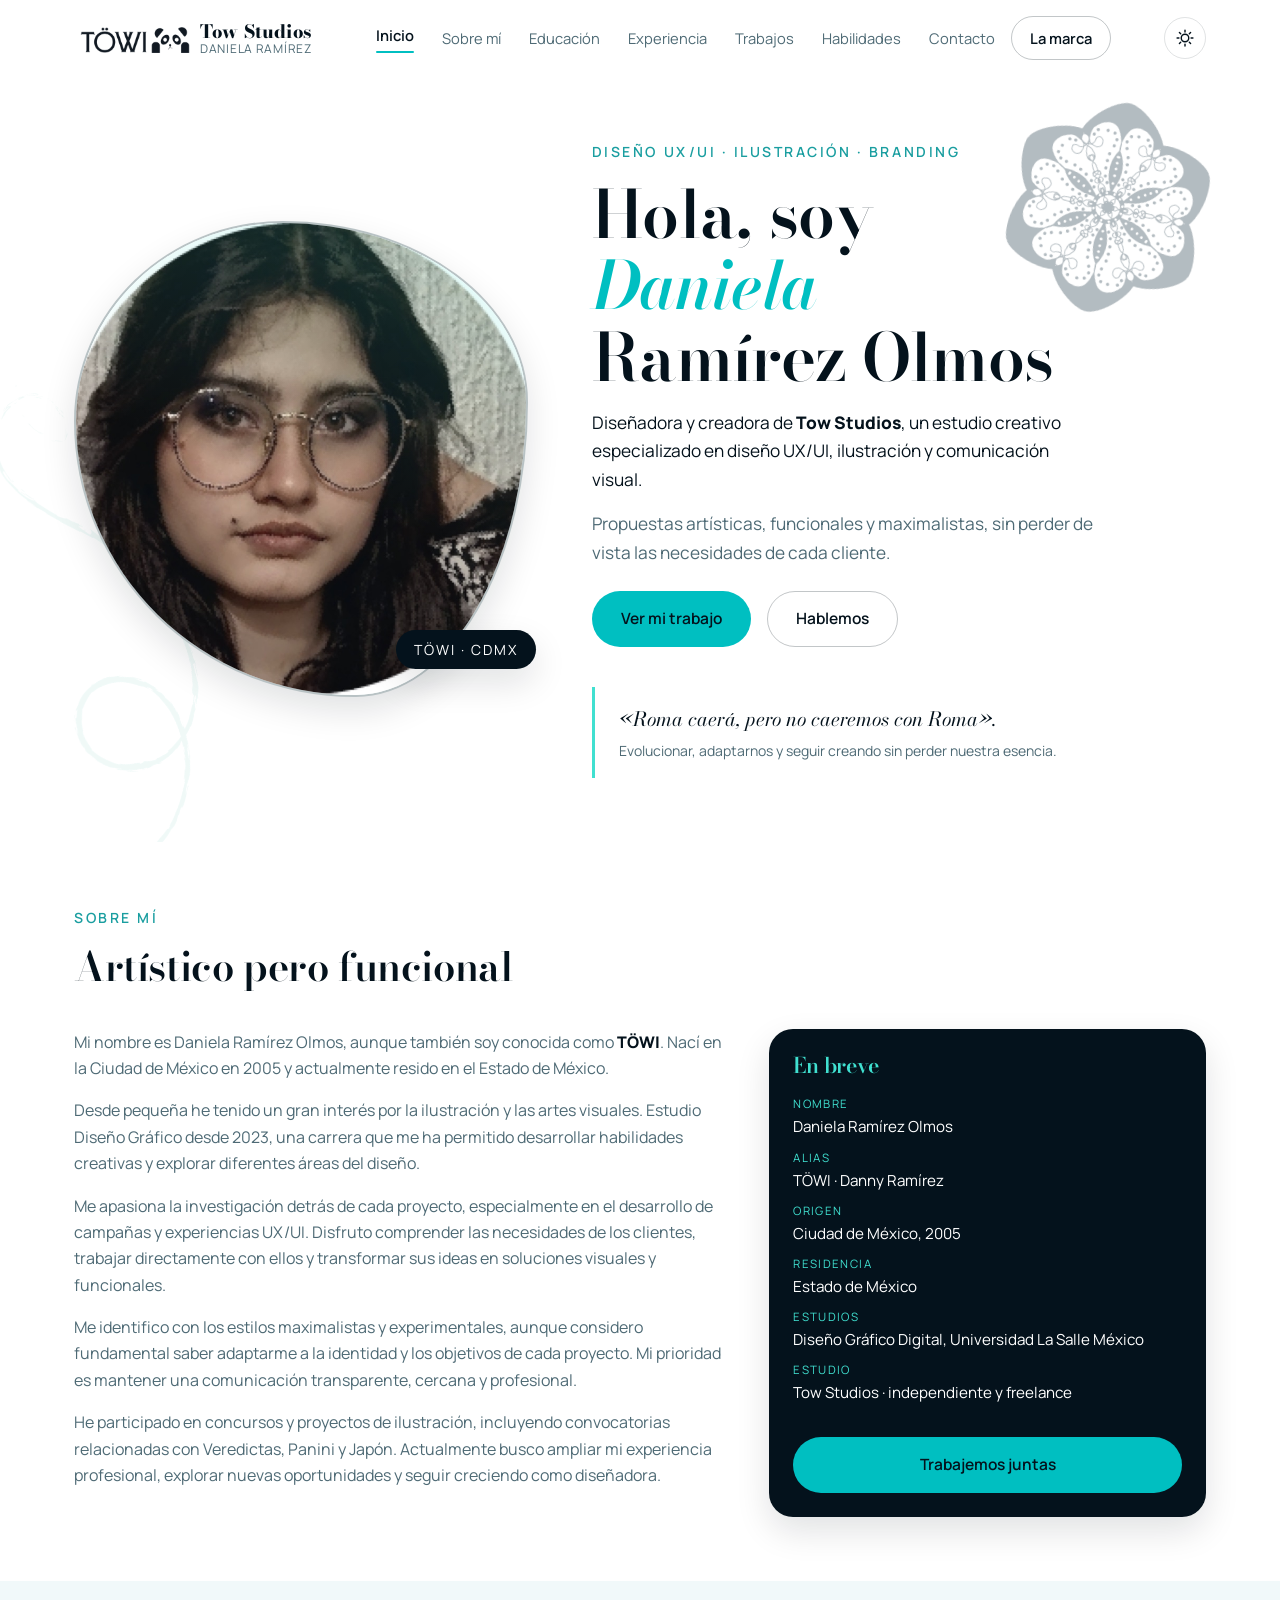
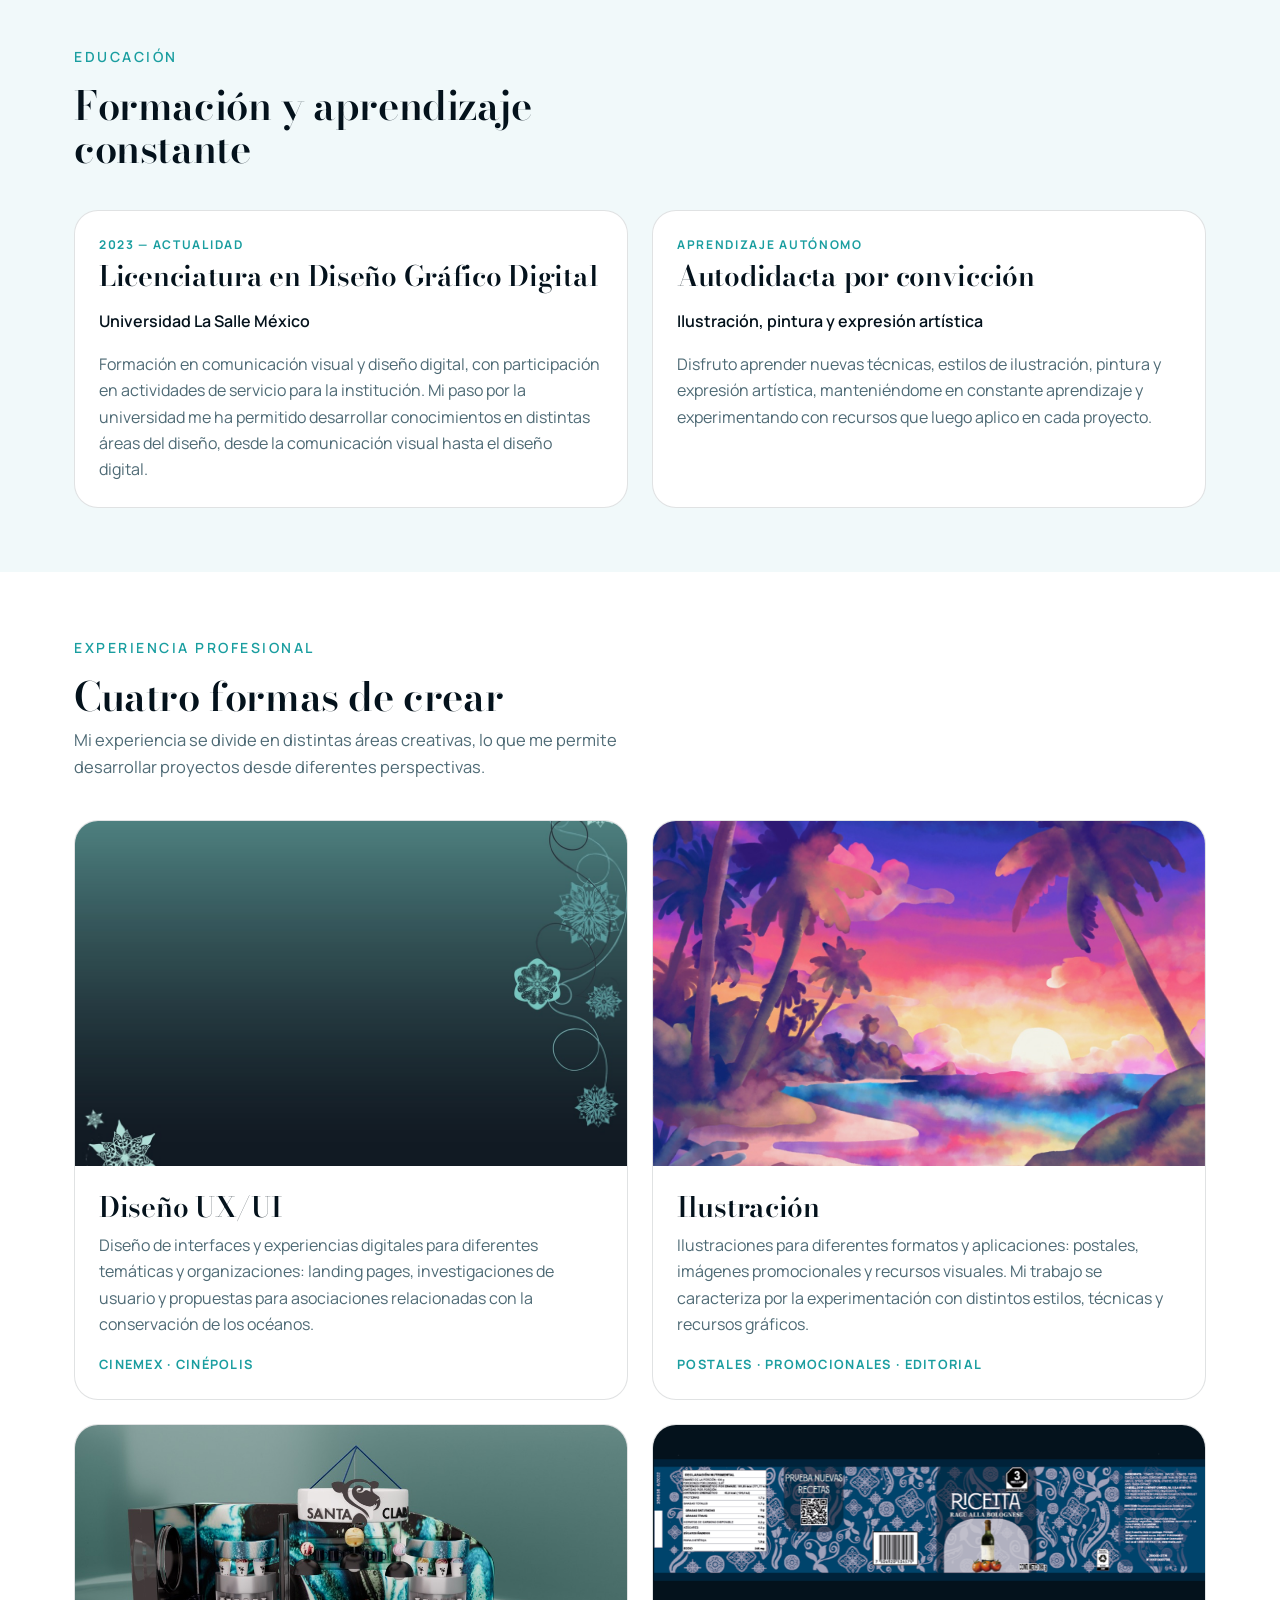
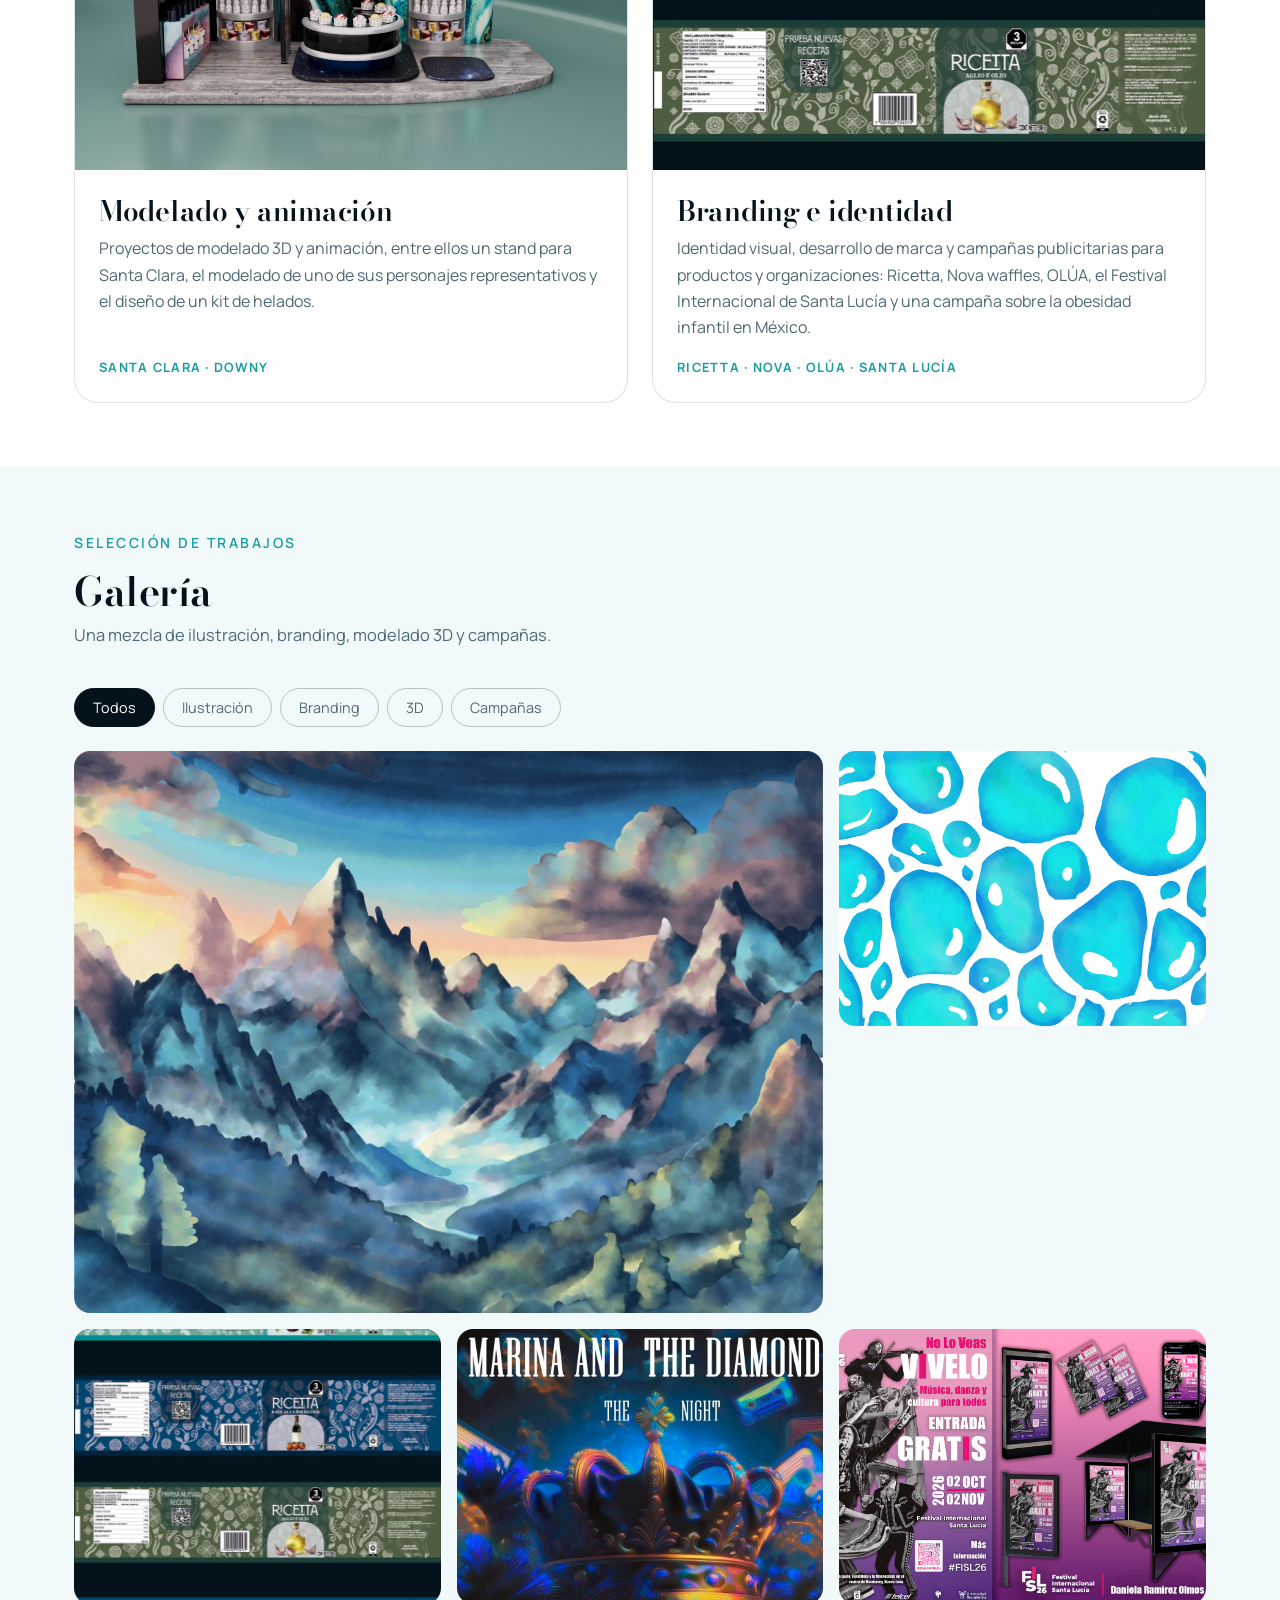
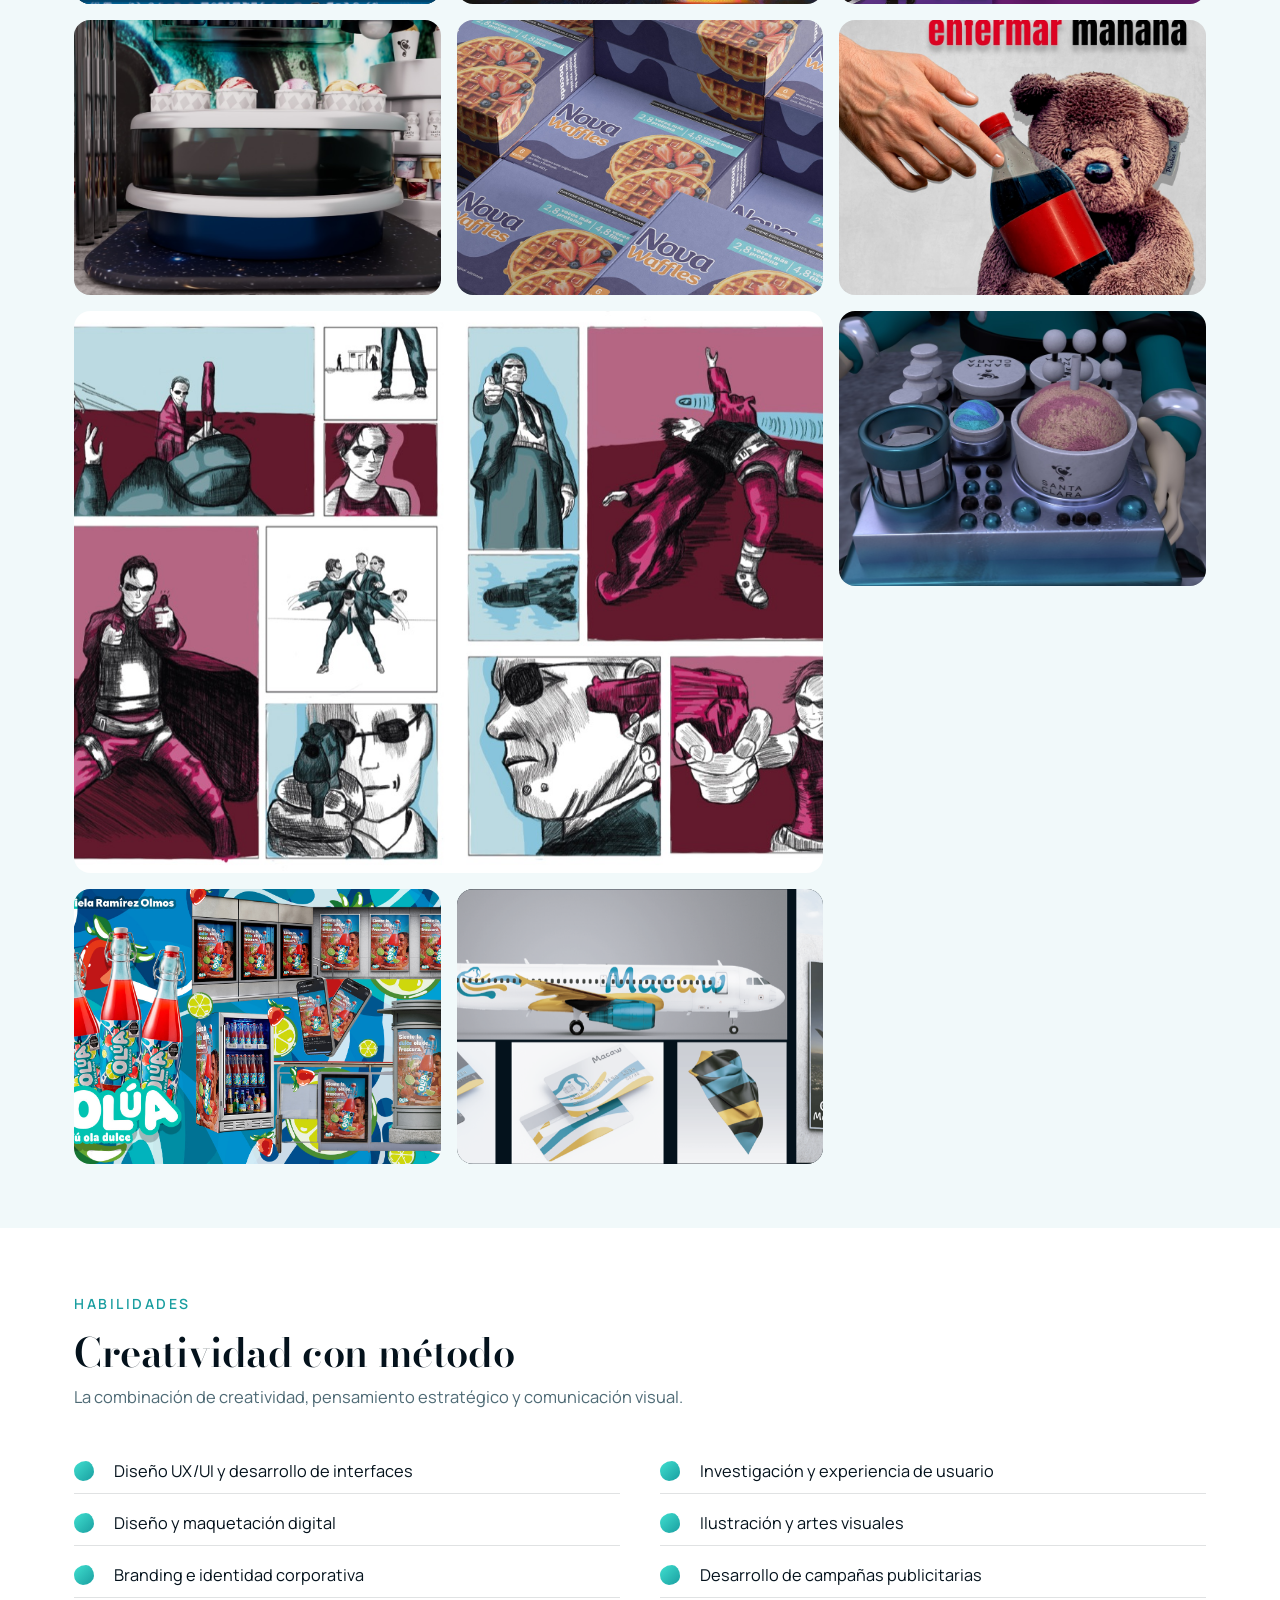
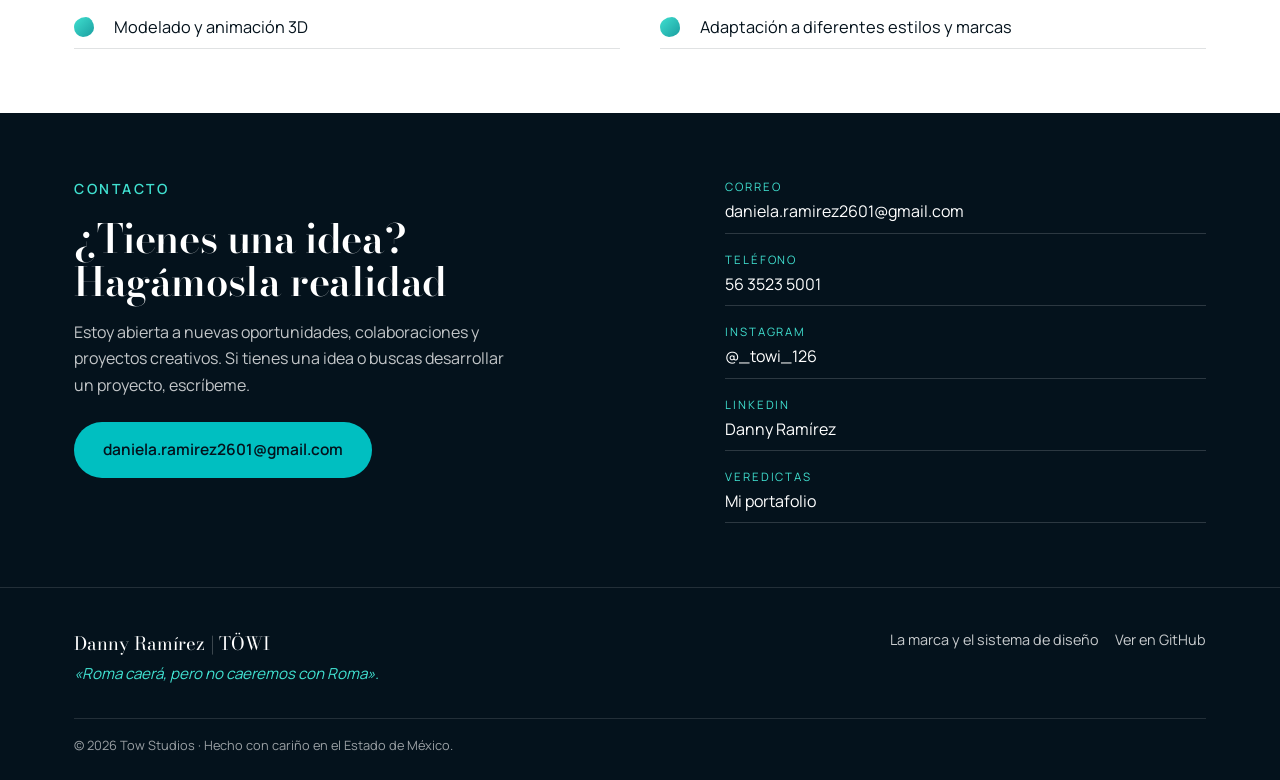
==== commit b5713539: "Mover las imágenes web a la carpeta img (rutas relativas compatibles con GitHub Pages)" ====
--- a/index.html
+++ b/index.html
@@ -9,8 +9,8 @@
 <meta property="og:title" content="Daniela Ramírez Olmos — Tow Studios">
 <meta property="og:description" content="Diseño UX/UI, ilustración, branding y animación 3D. Roma caerá, pero no caeremos con Roma.">
 <meta property="og:type" content="website">
-<meta property="og:image" content="assets/web/foto-perfil.jpg">
-<link rel="icon" href="assets/web/flor.png" type="image/png">
+<meta property="og:image" content="img/foto-perfil.jpg">
+<link rel="icon" href="img/flor.png" type="image/png">
 <link rel="preconnect" href="https://fonts.googleapis.com">
 <link rel="preconnect" href="https://fonts.gstatic.com" crossorigin>
 <link href="https://fonts.googleapis.com/css2?family=Bodoni+Moda:ital,opsz,wght@0,6..96,400;0,6..96,600;0,6..96,700;1,6..96,400&family=Manrope:wght@300;400;500;600;800&display=swap" rel="stylesheet">
@@ -36,8 +36,8 @@
 <header class="cabecera" id="cabecera">
   <div class="contenedor cabecera__interior">
     <a class="marca" href="index.html" aria-label="Tow Studios Daniela Ramírez">
-      <img class="marca__logo marca__logo--claro" src="assets/web/logo-negro.png" alt="">
-      <img class="marca__logo marca__logo--oscuro" src="assets/web/logo-blanco.png" alt="">
+      <img class="marca__logo marca__logo--claro" src="img/logo-negro.png" alt="">
+      <img class="marca__logo marca__logo--oscuro" src="img/logo-blanco.png" alt="">
       <span class="marca__texto">
         <strong>Tow Studios</strong>
         <span>Daniela Ramírez</span>
@@ -73,12 +73,12 @@
 
   <!-- HERO -->
   <section class="hero" aria-labelledby="hero-titulo">
-    <img class="adorno adorno--flor" src="assets/web/flor.png" alt="" aria-hidden="true">
-    <img class="adorno adorno--linea" src="assets/web/linea.png" alt="" aria-hidden="true">
+    <img class="adorno adorno--flor" src="img/flor.png" alt="" aria-hidden="true">
+    <img class="adorno adorno--linea" src="img/linea.png" alt="" aria-hidden="true">
     <div class="contenedor hero__interior">
       <div class="hero__foto" data-revelar>
         <div class="hero__marco">
-          <img src="assets/web/foto-perfil.jpg" alt="Retrato de Daniela Ramírez Olmos" width="900" height="896">
+          <img src="img/foto-perfil.jpg" alt="Retrato de Daniela Ramírez Olmos" width="900" height="896">
         </div>
         <p class="hero__sello">TÖWI · CDMX</p>
       </div>
@@ -205,7 +205,7 @@
       <div class="rejilla rejilla--dos">
         <article class="tarjeta-proyecto" data-revelar>
           <div class="tarjeta-proyecto__imagen">
-            <img src="assets/web/fondo.jpg" alt="Fondo de página diseñado para un proyecto web" loading="lazy" width="1600" height="2263">
+            <img src="img/fondo.jpg" alt="Fondo de página diseñado para un proyecto web" loading="lazy" width="1600" height="2263">
           </div>
           <div class="tarjeta-proyecto__cuerpo">
             <h3>Diseño UX/UI</h3>
@@ -220,7 +220,7 @@
 
         <article class="tarjeta-proyecto" data-revelar>
           <div class="tarjeta-proyecto__imagen">
-            <img src="assets/web/ilustracion-playa.jpg" alt="Ilustración digital de una playa" loading="lazy" width="1400" height="1082">
+            <img src="img/ilustracion-playa.jpg" alt="Ilustración digital de una playa" loading="lazy" width="1400" height="1082">
           </div>
           <div class="tarjeta-proyecto__cuerpo">
             <h3>Ilustración</h3>
@@ -235,7 +235,7 @@
 
         <article class="tarjeta-proyecto" data-revelar>
           <div class="tarjeta-proyecto__imagen">
-            <img src="assets/web/santa-clara-1.jpg" alt="Modelado 3D de un stand para Santa Clara" loading="lazy" width="1200" height="675">
+            <img src="img/santa-clara-1.jpg" alt="Modelado 3D de un stand para Santa Clara" loading="lazy" width="1200" height="675">
           </div>
           <div class="tarjeta-proyecto__cuerpo">
             <h3>Modelado y animación</h3>
@@ -249,7 +249,7 @@
 
         <article class="tarjeta-proyecto" data-revelar>
           <div class="tarjeta-proyecto__imagen">
-            <img src="assets/web/ricetta.png" alt="Identidad visual para la marca de salsas Ricetta" loading="lazy" width="900" height="1035">
+            <img src="img/ricetta.png" alt="Identidad visual para la marca de salsas Ricetta" loading="lazy" width="900" height="1035">
           </div>
           <div class="tarjeta-proyecto__cuerpo">
             <h3>Branding e identidad</h3>
@@ -284,62 +284,62 @@
 
       <div class="galeria" id="galeria">
         <button class="pieza pieza--ancha" data-cat="ilustracion" type="button" data-revelar>
-          <img src="assets/web/ilustracion-montanas.jpg" alt="Ilustración digital de montañas" loading="lazy">
+          <img src="img/ilustracion-montanas.jpg" alt="Ilustración digital de montañas" loading="lazy">
           <span class="pieza__texto"><strong>Montañas</strong><small>Ilustración digital</small></span>
         </button>
 
         <button class="pieza" data-cat="ilustracion" type="button" data-revelar>
-          <img src="assets/web/ilustracion-agua.jpg" alt="Ilustración digital de agua" loading="lazy">
+          <img src="img/ilustracion-agua.jpg" alt="Ilustración digital de agua" loading="lazy">
           <span class="pieza__texto"><strong>Agua</strong><small>Ilustración digital</small></span>
         </button>
 
         <button class="pieza" data-cat="branding" type="button" data-revelar>
-          <img src="assets/web/ricetta.png" alt="Propuesta de identidad para Ricetta" loading="lazy">
+          <img src="img/ricetta.png" alt="Propuesta de identidad para Ricetta" loading="lazy">
           <span class="pieza__texto"><strong>Ricetta</strong><small>Identidad de marca</small></span>
         </button>
 
         <button class="pieza" data-cat="3d" type="button" data-revelar>
-          <img src="assets/web/marina-2.jpg" alt="Portada «The Night» con corona modelada en 3D" loading="lazy">
+          <img src="img/marina-2.jpg" alt="Portada «The Night» con corona modelada en 3D" loading="lazy">
           <span class="pieza__texto"><strong>The Night</strong><small>Arte 3D y portada</small></span>
         </button>
 
         <button class="pieza" data-cat="campana" type="button" data-revelar>
-          <img src="assets/web/campana-festival.jpg" alt="Campaña para el Festival Internacional de Santa Lucía" loading="lazy">
+          <img src="img/campana-festival.jpg" alt="Campaña para el Festival Internacional de Santa Lucía" loading="lazy">
           <span class="pieza__texto"><strong>Festival de Santa Lucía</strong><small>Campaña</small></span>
         </button>
 
         <button class="pieza" data-cat="3d" type="button" data-revelar>
-          <img src="assets/web/santa-clara-2.jpg" alt="Modelado 3D de un stand de Santa Clara" loading="lazy">
+          <img src="img/santa-clara-2.jpg" alt="Modelado 3D de un stand de Santa Clara" loading="lazy">
           <span class="pieza__texto"><strong>Santa Clara</strong><small>Modelado 3D</small></span>
         </button>
 
         <button class="pieza" data-cat="branding" type="button" data-revelar>
-          <img src="assets/web/waffless.jpg" alt="Propuesta de marca para Nova waffles" loading="lazy">
+          <img src="img/waffless.jpg" alt="Propuesta de marca para Nova waffles" loading="lazy">
           <span class="pieza__texto"><strong>Nova waffles</strong><small>Branding colaborativo</small></span>
         </button>
 
         <button class="pieza" data-cat="campana" type="button" data-revelar>
-          <img src="assets/web/campana-obesidad.jpg" alt="Campaña de concientización sobre la obesidad infantil" loading="lazy">
+          <img src="img/campana-obesidad.jpg" alt="Campaña de concientización sobre la obesidad infantil" loading="lazy">
           <span class="pieza__texto"><strong>Obesidad infantil</strong><small>Campaña de concientización</small></span>
         </button>
 
         <button class="pieza pieza--ancha" data-cat="ilustracion" type="button" data-revelar>
-          <img src="assets/web/comic.jpg" alt="Página de cómic ilustrada" loading="lazy">
+          <img src="img/comic.jpg" alt="Página de cómic ilustrada" loading="lazy">
           <span class="pieza__texto"><strong>Cómic</strong><small>Narrativa ilustrada</small></span>
         </button>
 
         <button class="pieza" data-cat="3d" type="button" data-revelar>
-          <img src="assets/web/personaje-snt.jpg" alt="Personaje modelado en 3D" loading="lazy">
+          <img src="img/personaje-snt.jpg" alt="Personaje modelado en 3D" loading="lazy">
           <span class="pieza__texto"><strong>Personaje SNT</strong><small>Modelado 3D</small></span>
         </button>
 
         <button class="pieza" data-cat="campana" type="button" data-revelar>
-          <img src="assets/web/campana-jugo.jpg" alt="Campaña publicitaria para una marca de jugos" loading="lazy">
+          <img src="img/campana-jugo.jpg" alt="Campaña publicitaria para una marca de jugos" loading="lazy">
           <span class="pieza__texto"><strong>Campaña jugo</strong><small>Publicidad</small></span>
         </button>
 
         <button class="pieza" data-cat="ilustracion" type="button" data-revelar>
-          <img src="assets/web/macaw.png" alt="Ilustración de una guacamaya" loading="lazy">
+          <img src="img/macaw.png" alt="Ilustración de una guacamaya" loading="lazy">
           <span class="pieza__texto"><strong>Guacamaya</strong><small>Ilustración</small></span>
         </button>
       </div>
--- a/css/estilos.css
+++ b/css/estilos.css
@@ -798,7 +798,7 @@
   content: "";
   position: absolute;
   inset: 0;
-  background: url("../assets/web/fondo.jpg") center 30% / cover no-repeat;
+  background: url("../img/fondo.jpg") center 30% / cover no-repeat;
   opacity: 0.14;
   pointer-events: none;
 }
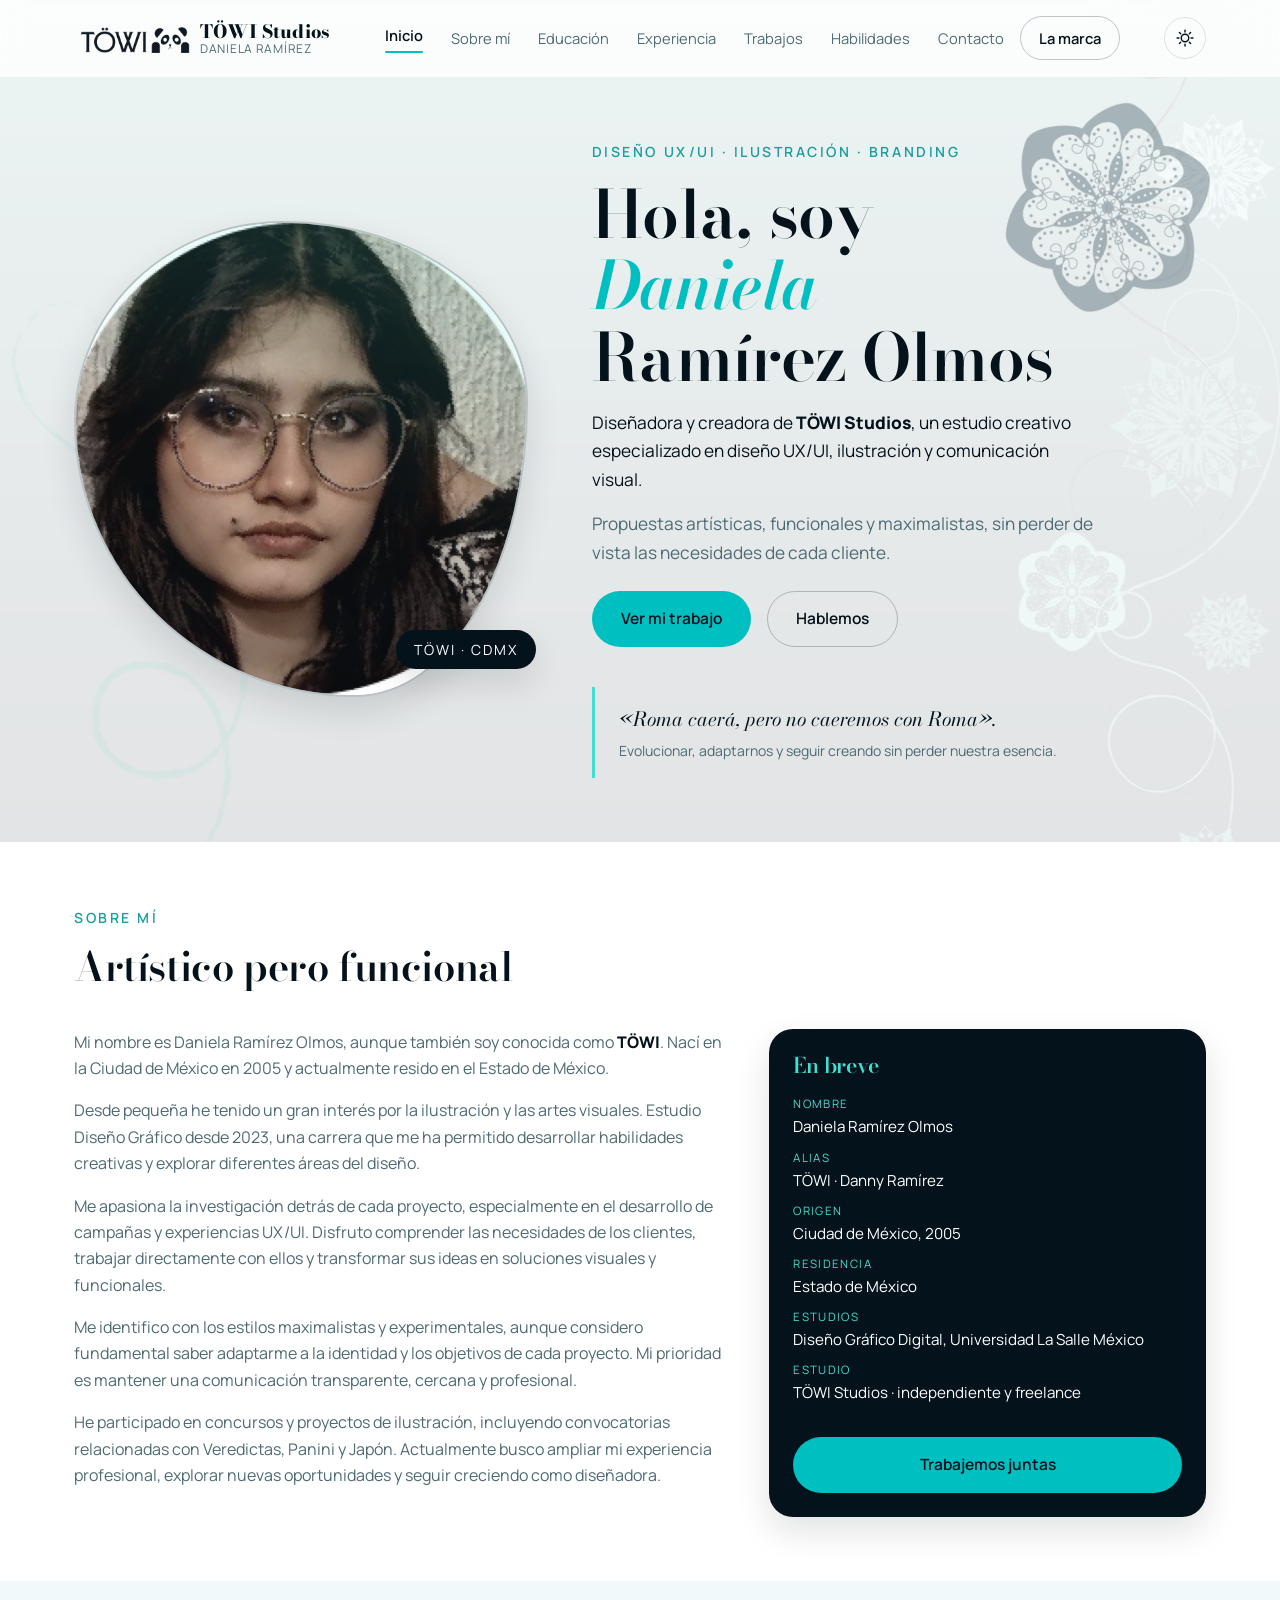
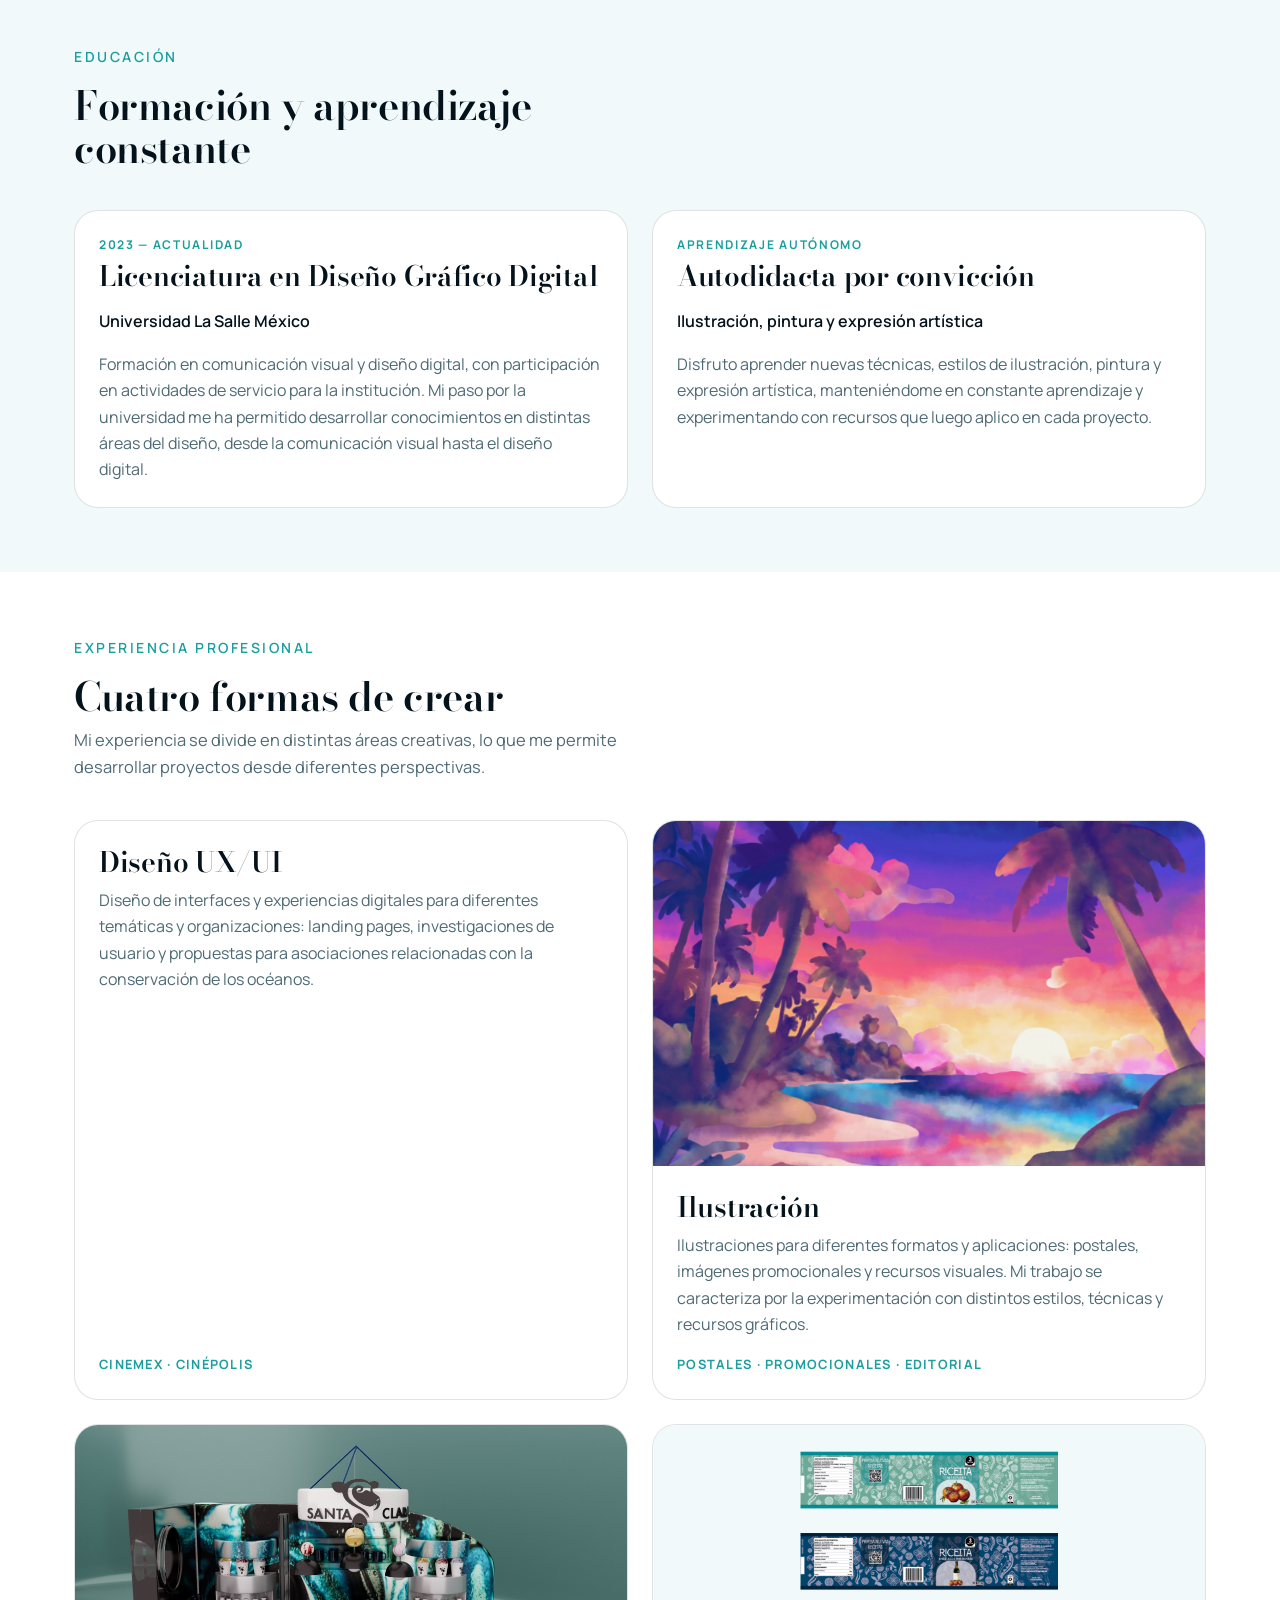
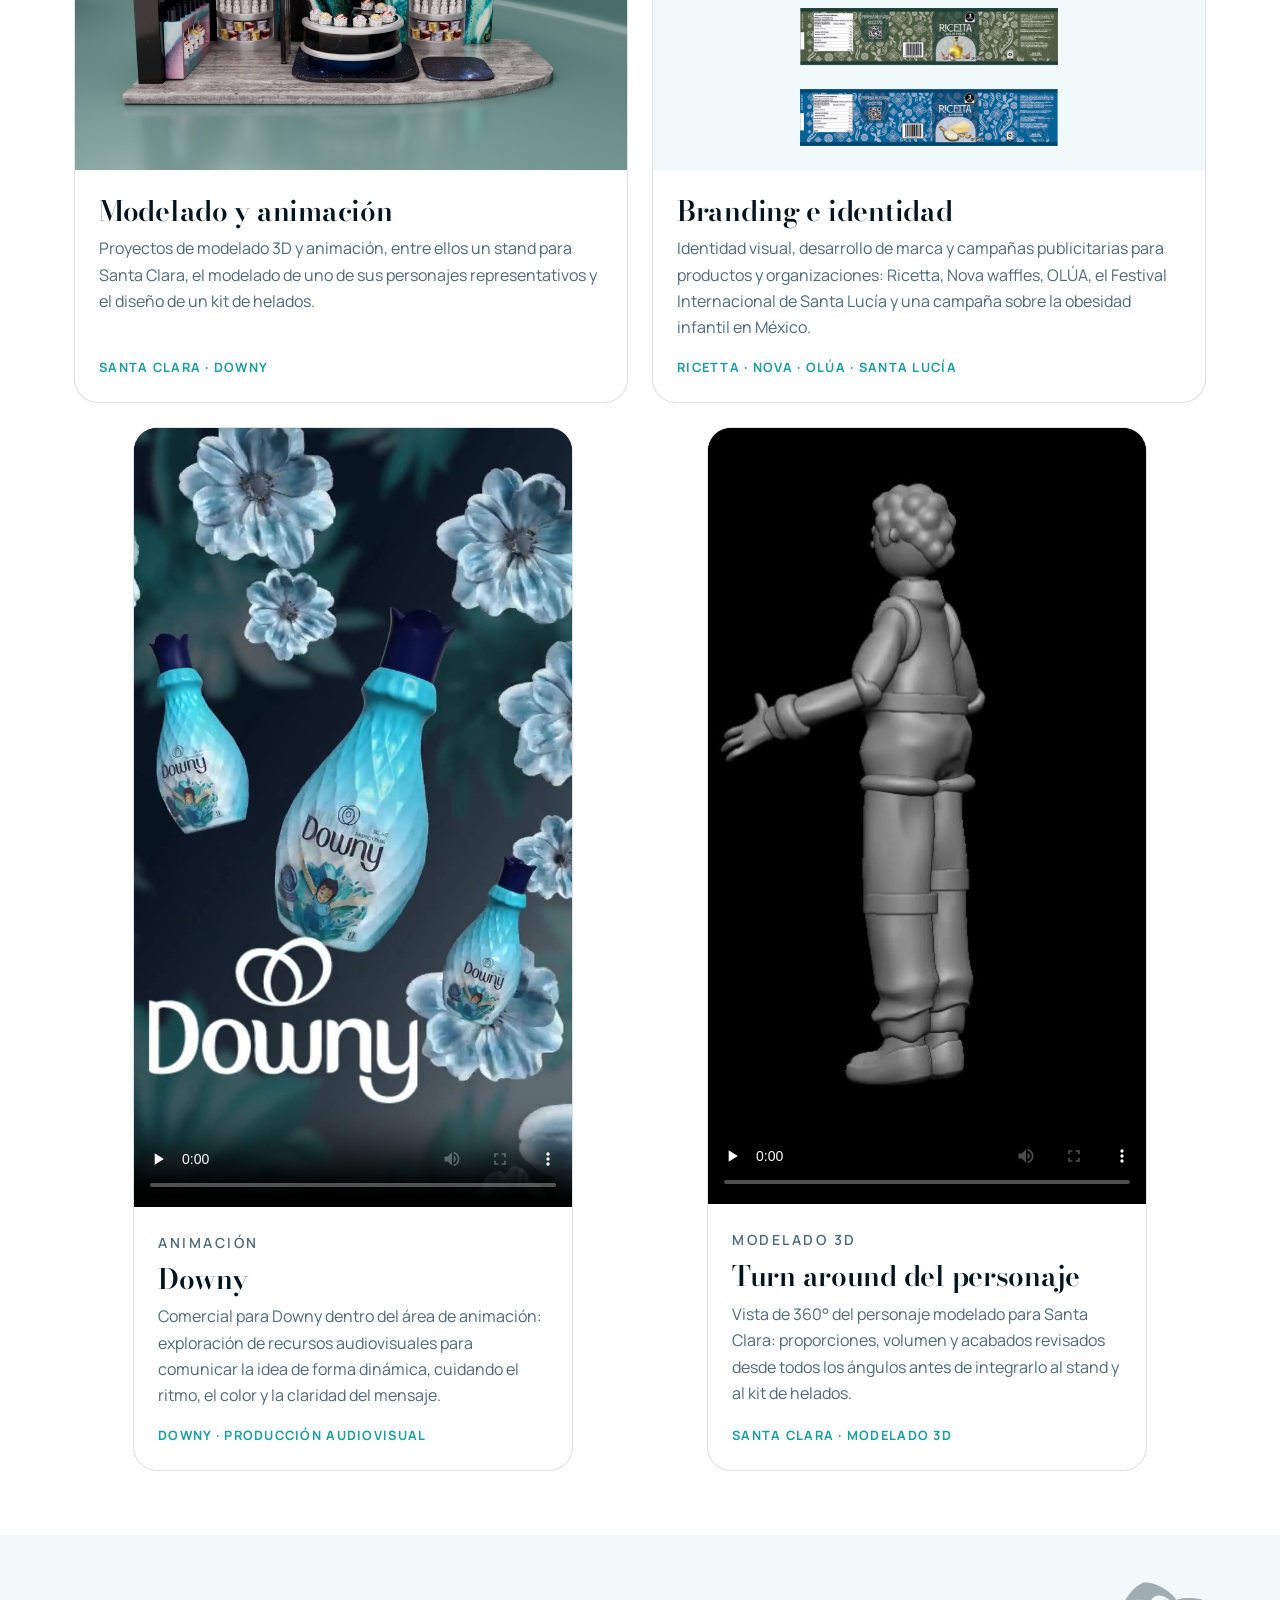
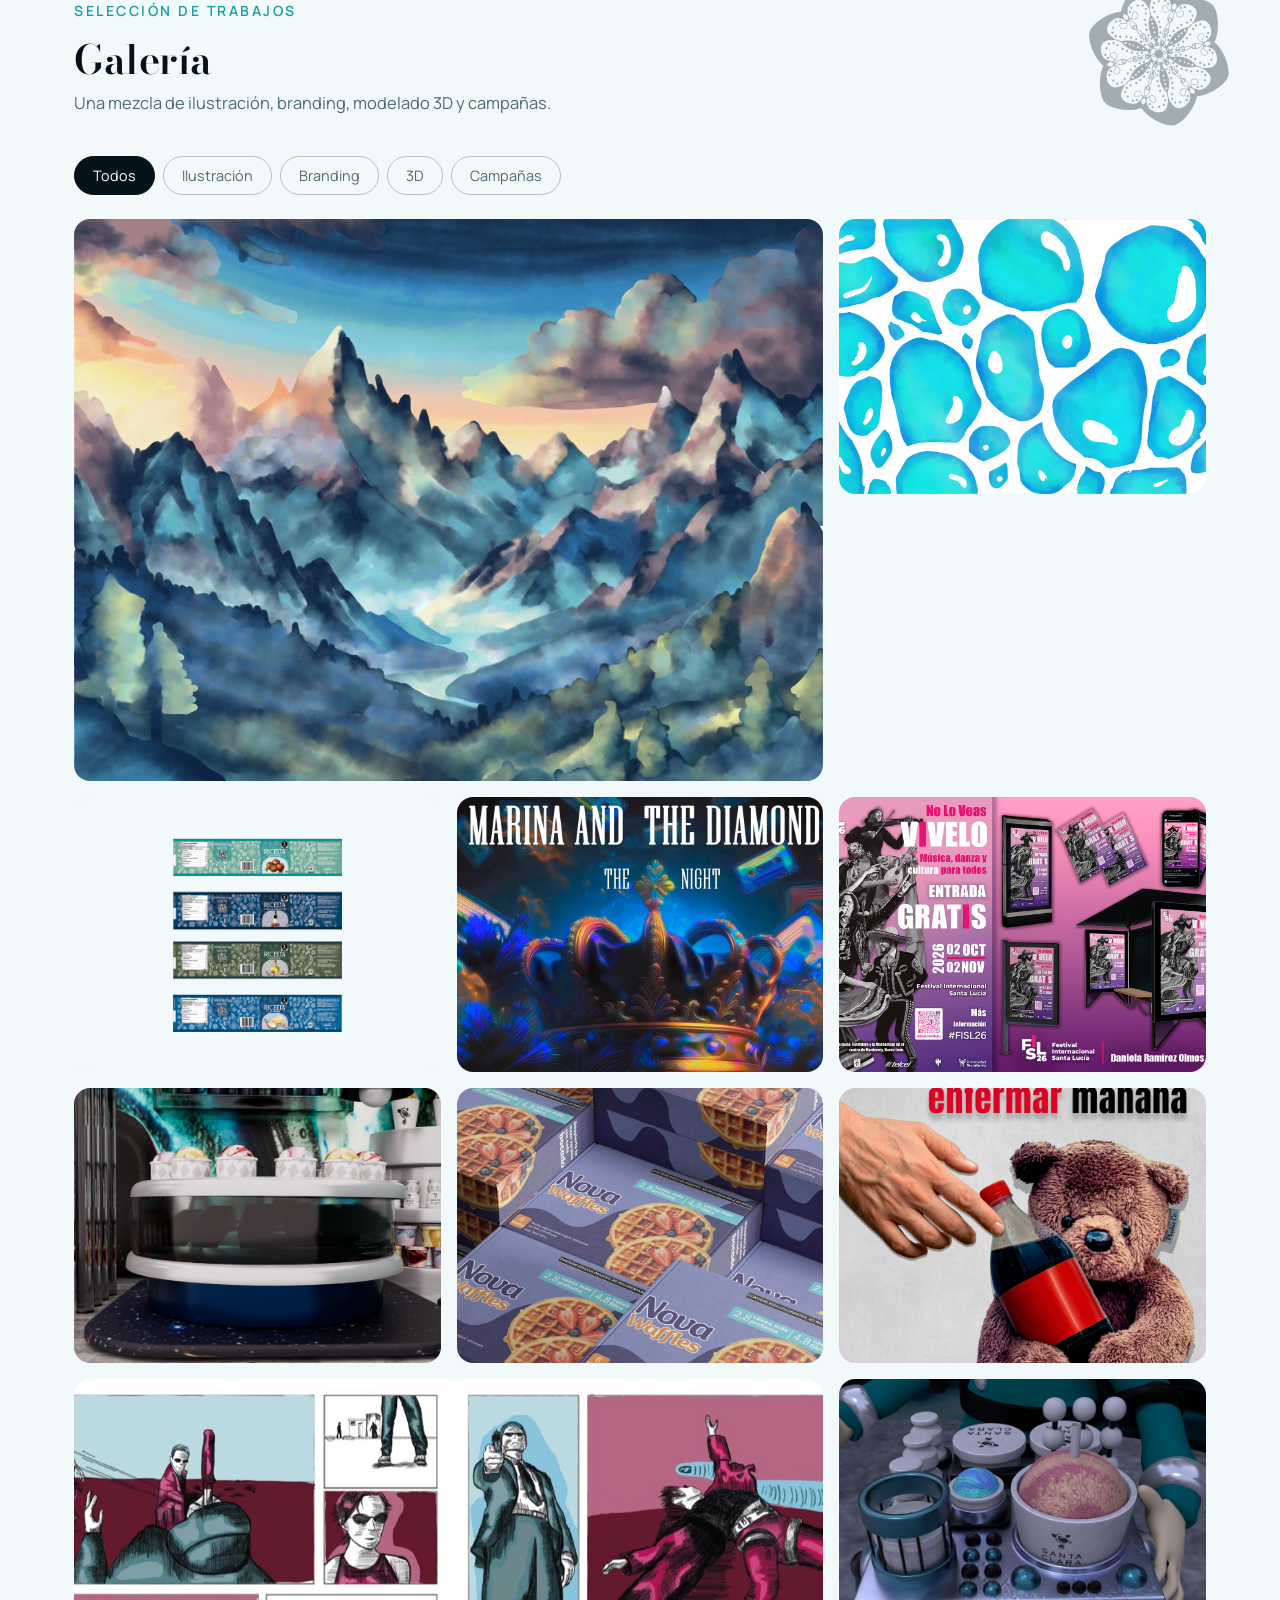
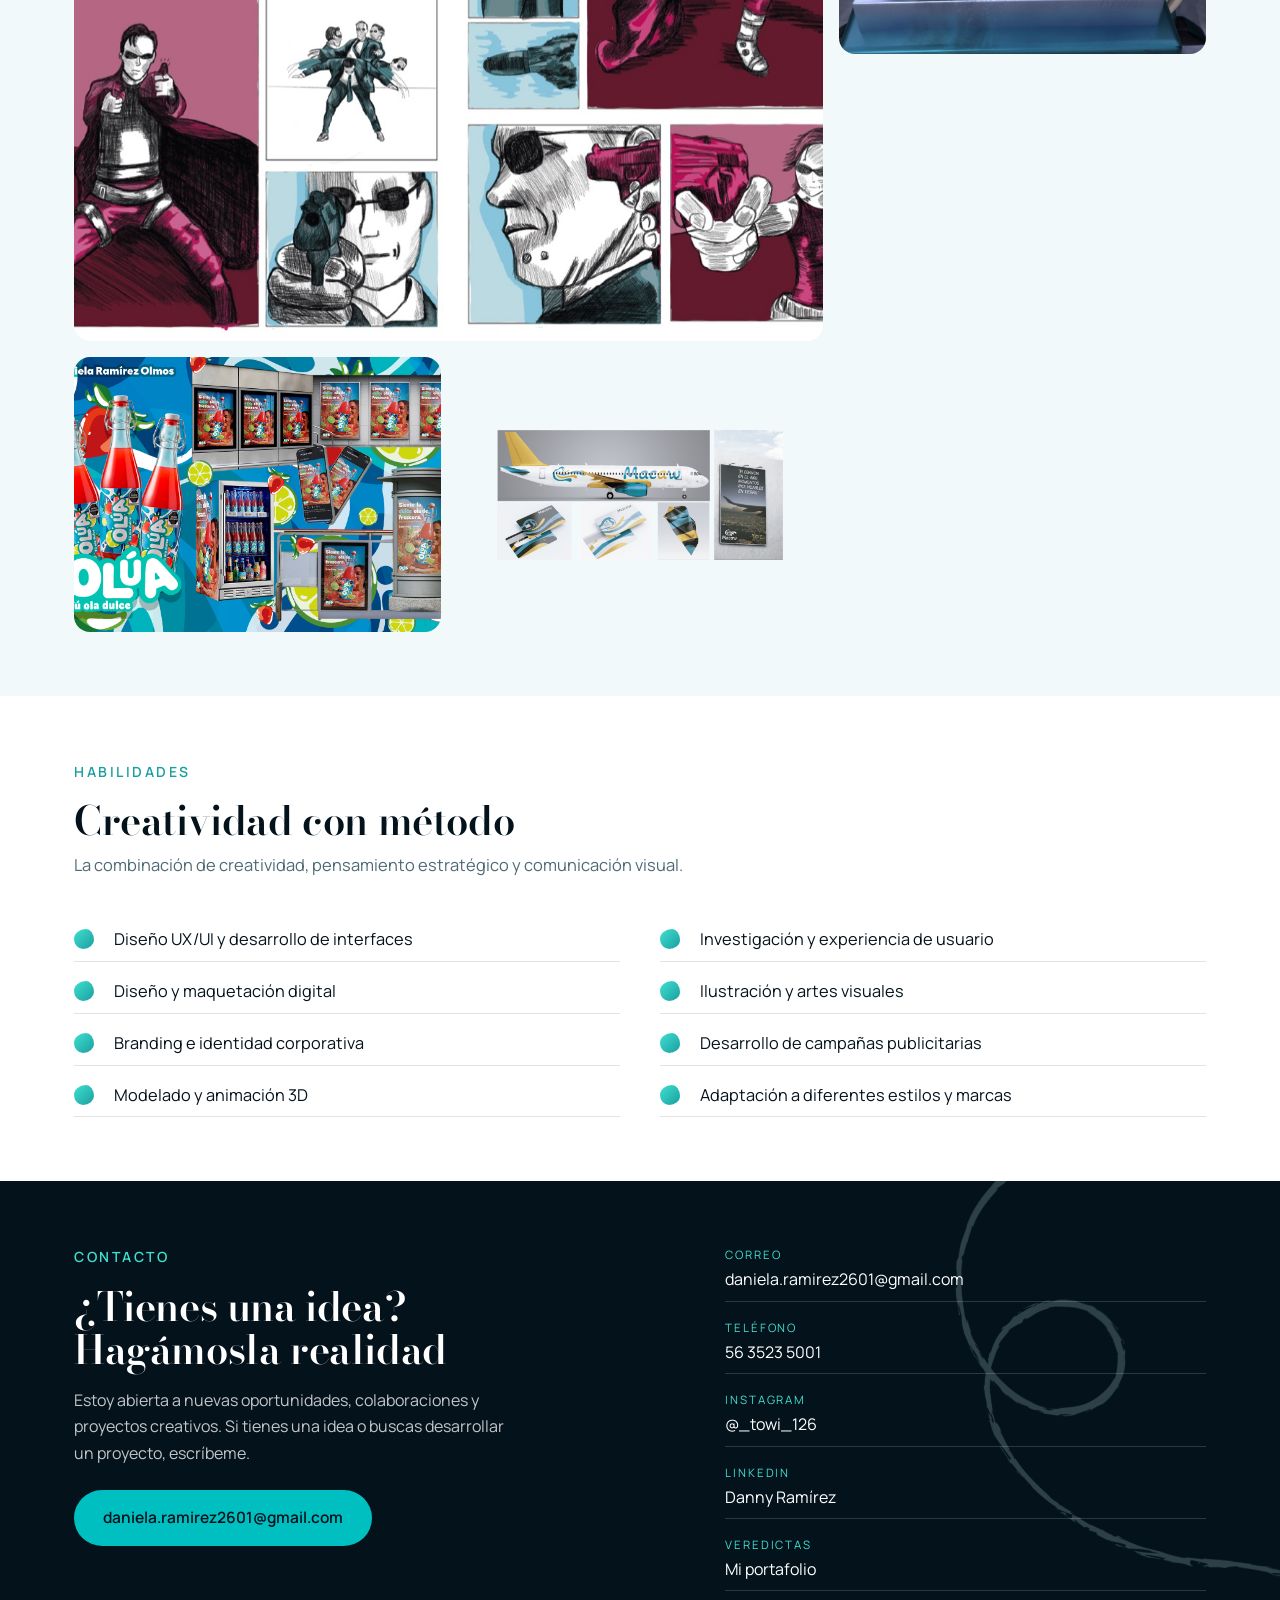
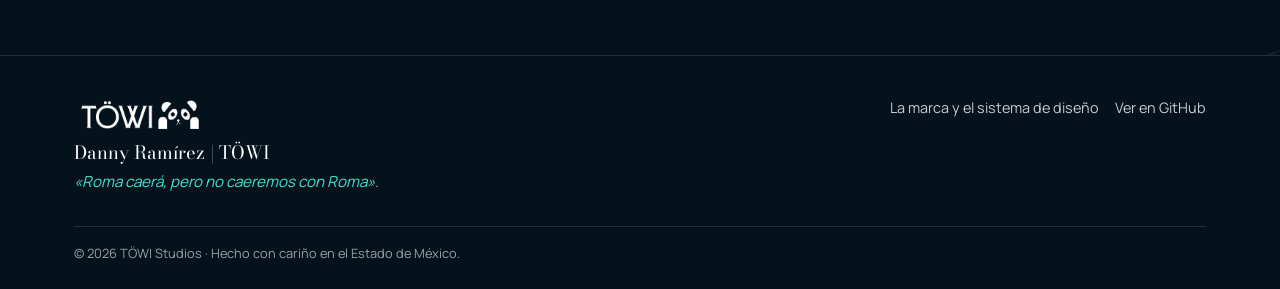
==== commit 0819c434: "Cambios de la marca: TÖWI Studios, videos de Downy y turn around 3D - Nombre de la marca a TÖWI Stud" ====
--- a/index.html
+++ b/index.html
@@ -3,10 +3,10 @@
 <head>
 <meta charset="UTF-8">
 <meta name="viewport" content="width=device-width, initial-scale=1">
-<title>Daniela Ramírez Olmos — Tow Studios</title>
-<meta name="description" content="Portafolio de Daniela Ramírez Olmos (Tow Studios): diseño UX/UI, ilustración, branding y animación 3D.">
+<title>Daniela Ramírez Olmos — TÖWI Studios</title>
+<meta name="description" content="Portafolio de Daniela Ramírez Olmos (TÖWI Studios): diseño UX/UI, ilustración, branding y animación 3D.">
 <meta name="author" content="Daniela Ramírez Olmos">
-<meta property="og:title" content="Daniela Ramírez Olmos — Tow Studios">
+<meta property="og:title" content="Daniela Ramírez Olmos — TÖWI Studios">
 <meta property="og:description" content="Diseño UX/UI, ilustración, branding y animación 3D. Roma caerá, pero no caeremos con Roma.">
 <meta property="og:type" content="website">
 <meta property="og:image" content="img/foto-perfil.jpg">
@@ -35,11 +35,11 @@
 
 <header class="cabecera" id="cabecera">
   <div class="contenedor cabecera__interior">
-    <a class="marca" href="index.html" aria-label="Tow Studios Daniela Ramírez">
+    <a class="marca" href="index.html" aria-label="TÖWI Studios Daniela Ramírez">
       <img class="marca__logo marca__logo--claro" src="img/logo-negro.png" alt="">
       <img class="marca__logo marca__logo--oscuro" src="img/logo-blanco.png" alt="">
       <span class="marca__texto">
-        <strong>Tow Studios</strong>
+        <strong>TÖWI Studios</strong>
         <span>Daniela Ramírez</span>
       </span>
     </a>
@@ -87,7 +87,7 @@
         <p class="etiqueta" data-revelar>Diseño UX/UI · Ilustración · Branding</p>
         <h1 id="hero-titulo" data-revelar>Hola, soy<br><span class="hero__nombre">Daniela</span><br>Ramírez Olmos</h1>
         <p class="hero__entrada" data-revelar>
-          Diseñadora y creadora de <strong>Tow Studios</strong>, un estudio creativo especializado en
+          Diseñadora y creadora de <strong>TÖWI Studios</strong>, un estudio creativo especializado en
           diseño UX/UI, ilustración y comunicación visual.
         </p>
         <p class="hero__entrada hero__entrada--suave" data-revelar>
@@ -149,7 +149,7 @@
             <div><dt>Origen</dt><dd>Ciudad de México, 2005</dd></div>
             <div><dt>Residencia</dt><dd>Estado de México</dd></div>
             <div><dt>Estudios</dt><dd>Diseño Gráfico Digital, Universidad La Salle México</dd></div>
-            <div><dt>Estudio</dt><dd>Tow Studios · independiente y freelance</dd></div>
+            <div><dt>Estudio</dt><dd>TÖWI Studios · independiente y freelance</dd></div>
           </dl>
           <a class="boton boton--primario boton--ancho" href="#contacto">Trabajemos juntas</a>
         </aside>
@@ -204,9 +204,6 @@
 
       <div class="rejilla rejilla--dos">
         <article class="tarjeta-proyecto" data-revelar>
-          <div class="tarjeta-proyecto__imagen">
-            <img src="img/fondo.jpg" alt="Fondo de página diseñado para un proyecto web" loading="lazy" width="1600" height="2263">
-          </div>
           <div class="tarjeta-proyecto__cuerpo">
             <h3>Diseño UX/UI</h3>
             <p>
@@ -248,7 +245,7 @@
         </article>
 
         <article class="tarjeta-proyecto" data-revelar>
-          <div class="tarjeta-proyecto__imagen">
+          <div class="tarjeta-proyecto__imagen tarjeta-proyecto__imagen--clara">
             <img src="img/ricetta.png" alt="Identidad visual para la marca de salsas Ricetta" loading="lazy" width="900" height="1035">
           </div>
           <div class="tarjeta-proyecto__cuerpo">
@@ -262,12 +259,51 @@
           </div>
         </article>
       </div>
+
+      <div class="videos">
+        <article class="video-tarjeta" data-revelar>
+          <div class="video-tarjeta__media">
+            <video controls playsinline preload="none" poster="img/downy-poster.jpg" width="720" height="1280">
+              <source src="img/downy-web.mp4" type="video/mp4">
+              Tu navegador no puede reproducir este video. Puedes verlo en el repositorio del proyecto.
+            </video>
+          </div>
+          <div class="video-tarjeta__texto">
+            <p class="etiqueta">Animación</p>
+            <h3>Downy</h3>
+            <p>
+              Comercial para Downy dentro del área de animación: exploración de recursos audiovisuales
+              para comunicar la idea de forma dinámica, cuidando el ritmo, el color y la claridad del mensaje.
+            </p>
+            <p class="tarjeta-proyecto__marcas">Downy · Producción audiovisual</p>
+          </div>
+        </article>
+
+        <article class="video-tarjeta" data-revelar>
+          <div class="video-tarjeta__media">
+            <video controls playsinline preload="none" poster="img/turnaround-poster.jpg" width="440" height="780">
+              <source src="img/turnaround-web.mp4" type="video/mp4">
+              Tu navegador no puede reproducir este video. Puedes verlo en el repositorio del proyecto.
+            </video>
+          </div>
+          <div class="video-tarjeta__texto">
+            <p class="etiqueta">Modelado 3D</p>
+            <h3>Turn around del personaje</h3>
+            <p>
+              Vista de 360° del personaje modelado para Santa Clara: proporciones, volumen y acabados
+              revisados desde todos los ángulos antes de integrarlo al stand y al kit de helados.
+            </p>
+            <p class="tarjeta-proyecto__marcas">Santa Clara · Modelado 3D</p>
+          </div>
+        </article>
+      </div>
     </div>
   </section>
 
   <!-- TRABAJOS -->
   <section class="seccion seccion--alterna" id="trabajos">
     <div class="contenedor">
+      <img class="adorno adorno--flor-seccion" src="img/flor.png" alt="" aria-hidden="true">
       <header class="seccion__cabecera" data-revelar>
         <p class="etiqueta">Selección de trabajos</p>
         <h2>Galería</h2>
@@ -293,7 +329,7 @@
           <span class="pieza__texto"><strong>Agua</strong><small>Ilustración digital</small></span>
         </button>
 
-        <button class="pieza" data-cat="branding" type="button" data-revelar>
+        <button class="pieza pieza--clara" data-cat="branding" type="button" data-revelar>
           <img src="img/ricetta.png" alt="Propuesta de identidad para Ricetta" loading="lazy">
           <span class="pieza__texto"><strong>Ricetta</strong><small>Identidad de marca</small></span>
         </button>
@@ -338,7 +374,7 @@
           <span class="pieza__texto"><strong>Campaña jugo</strong><small>Publicidad</small></span>
         </button>
 
-        <button class="pieza" data-cat="ilustracion" type="button" data-revelar>
+        <button class="pieza pieza--clara" data-cat="ilustracion" type="button" data-revelar>
           <img src="img/macaw.png" alt="Ilustración de una guacamaya" loading="lazy">
           <span class="pieza__texto"><strong>Guacamaya</strong><small>Ilustración</small></span>
         </button>
@@ -370,6 +406,7 @@
 
   <!-- CONTACTO -->
   <section class="seccion contacto" id="contacto">
+    <img class="adorno adorno--cinta-clara" src="img/linea.png" alt="" aria-hidden="true">
     <div class="contenedor contacto__interior">
       <div data-revelar>
         <p class="etiqueta etiqueta--clara">Contacto</p>
@@ -411,6 +448,7 @@
 <footer class="pie">
   <div class="contenedor pie__interior">
     <div>
+      <img class="pie__logo" src="img/logo-blanco.png" alt="TÖWI Studios" width="2172" height="554">
       <p class="pie__nombre">Danny Ramírez | TÖWI</p>
       <p class="pie__frase">«Roma caerá, pero no caeremos con Roma».</p>
     </div>
@@ -418,7 +456,7 @@
       <a href="marca.html">La marca y el sistema de diseño</a>
       <a href="https://github.com/danni2601/landing-daniela-ramirez" target="_blank" rel="noopener">Ver en GitHub</a>
     </div>
-    <p class="pie__legal">© <span id="anio">2026</span> Tow Studios · Hecho con cariño en el Estado de México.</p>
+    <p class="pie__legal">© <span id="anio">2026</span> TÖWI Studios · Hecho con cariño en el Estado de México.</p>
   </div>
 </footer>
 
--- a/css/estilos.css
+++ b/css/estilos.css
@@ -1,5 +1,5 @@
 /* ==========================================================================
-   Tow Studios — Hoja de estilos principal
+   TÖWI Studios — Hoja de estilos principal
    Basada en el sistema de diseño de Daniela Ramírez Olmos (DESIGN.md)
    ========================================================================== */
 
@@ -1026,7 +1026,7 @@
   .tipo { grid-template-columns: 130px 1fr; }
 }
 
-@media (max-width: 900px) {
+@media (max-width: 1080px) {
   .cabecera__acciones { gap: var(--e-1); }
   .boton-icono--menu { display: grid; }
 
@@ -1081,3 +1081,120 @@
   .portada__datos strong { font-size: 1.7rem; }
   .pie__enlaces { gap: var(--e-2); }
 }
+
+/* --------------------------------------------------------------------------
+   14. Fondo del portafolio, videos y detalles de marca
+   -------------------------------------------------------------------------- */
+
+/* Fondo de página diseñado por Daniela (arte original) */
+.hero::before {
+  content: "";
+  position: absolute;
+  inset: 0;
+  background: url("../img/fondo.jpg") center 30% / cover no-repeat;
+  opacity: 0.12;
+  pointer-events: none;
+}
+html[data-theme="dark"] .hero::before { opacity: 0.18; }
+
+/* Cinta y flor como ornamentos */
+.adorno--linea {
+  width: 300px;
+  bottom: -70px;
+  left: -70px;
+  transform: rotate(-14deg);
+  opacity: 0.3;
+}
+.adorno--cinta {
+  width: 300px;
+  right: -60px;
+  top: 12%;
+  transform: rotate(150deg);
+  opacity: 0.35;
+}
+.seccion { position: relative; }
+.seccion .contenedor { position: relative; }
+.adorno--flor-seccion {
+  width: 130px;
+  top: -18px;
+  right: 6px;
+  transform: rotate(-12deg);
+  opacity: 0.4;
+}
+.contacto { position: relative; overflow: hidden; }
+.adorno--cinta-clara {
+  width: 300px;
+  top: -60px;
+  right: -50px;
+  transform: rotate(140deg);
+  opacity: 0.22;
+}
+
+/* Logo en el pie */
+.pie__logo {
+  width: 128px;
+  height: auto;
+  margin-bottom: var(--e-2);
+}
+
+/* Videos de proyectos */
+.videos {
+  display: grid;
+  grid-template-columns: repeat(2, minmax(0, 1fr));
+  gap: var(--e-3);
+  margin-top: var(--e-4);
+}
+.video-tarjeta {
+  display: flex;
+  flex-direction: column;
+  background: var(--fondo-tarjeta);
+  border: 1px solid var(--linea);
+  border-radius: var(--r-lg);
+  overflow: hidden;
+}
+.video-tarjeta__media { background: #000; aspect-ratio: 4 / 5; }
+.video-tarjeta__media video { width: 100%; height: 100%; object-fit: contain; display: block; }
+.video-tarjeta__texto { padding: var(--e-4); display: flex; flex-direction: column; gap: var(--e-2); flex: 1; }
+.video-tarjeta__texto h3 { margin: 0; }
+.video-tarjeta__texto p { color: var(--texto-suave); margin: 0; }
+.video-tarjeta__texto .tarjeta-proyecto__marcas { margin-top: auto; padding-top: var(--e-2); }
+
+/* Portada de la marca con logotipo */
+.solo-lectores {
+  position: absolute;
+  width: 1px;
+  height: 1px;
+  padding: 0;
+  margin: -1px;
+  overflow: hidden;
+  clip: rect(0, 0, 0, 0);
+  white-space: nowrap;
+  border: 0;
+}
+.portada__logo { width: min(540px, 80%); height: auto; display: block; margin-bottom: var(--e-4); }
+.portada__logo--oscuro { display: none; }
+html[data-theme="dark"] .portada__logo--claro { display: none; }
+html[data-theme="dark"] .portada__logo--oscuro { display: block; }
+
+@media (max-width: 1080px) {
+  .adorno--flor-seccion { width: 90px; top: -10px; }
+}
+
+@media (max-width: 760px) {
+  .videos { grid-template-columns: 1fr; }
+}
+
+@media (max-width: 640px) {
+  .adorno--linea, .adorno--cinta, .adorno--cinta-clara { width: 200px; opacity: 0.2; }
+  .portada__logo { width: 88%; }
+}
+
+/* Imágenes con fondo transparente: se muestran completas sobre fondo claro */
+.tarjeta-proyecto__imagen--clara,
+.pieza--clara { background: var(--fondo-suave); }
+.tarjeta-proyecto__imagen--clara img { object-fit: contain; padding: var(--e-4); }
+.pieza--clara img { object-fit: contain; padding: var(--e-5); }
+.pieza--clara:hover img { transform: scale(1.03); }
+
+.videos { justify-items: center; }
+.video-tarjeta { width: 100%; max-width: 440px; }
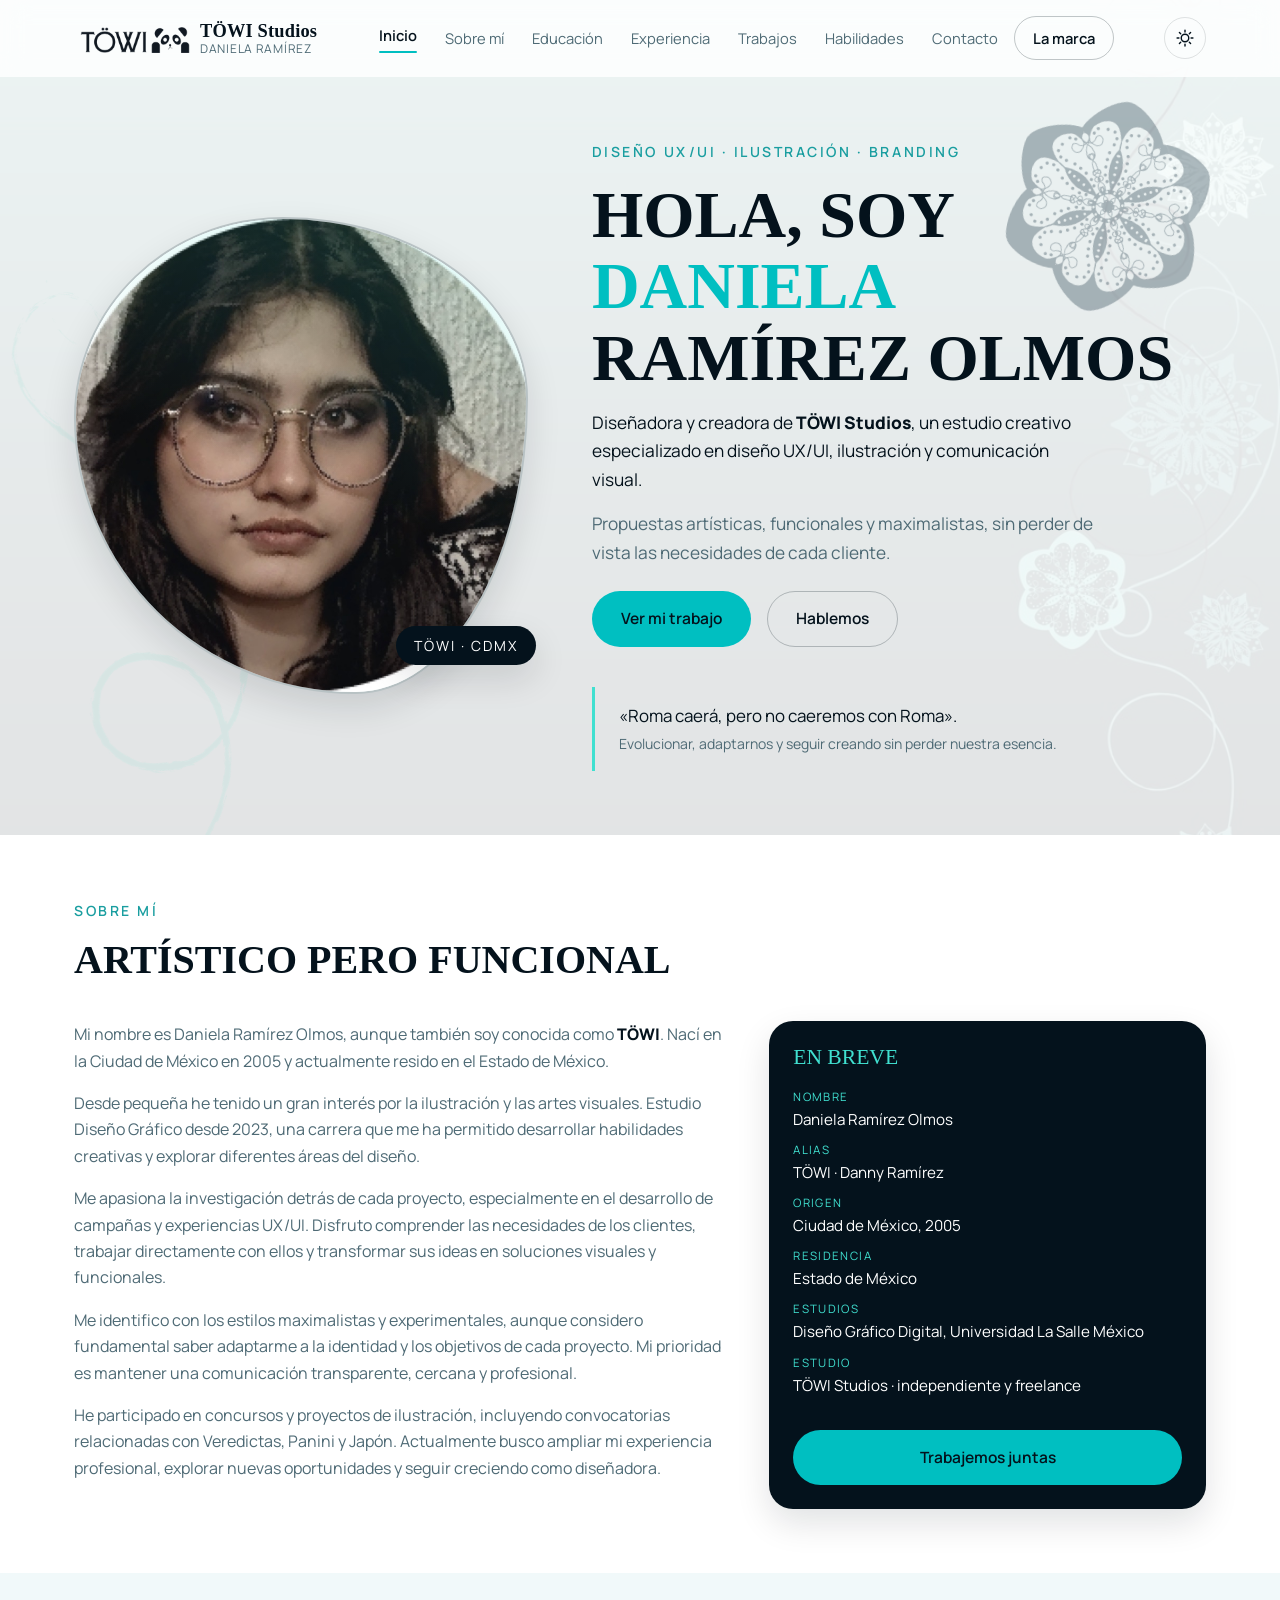
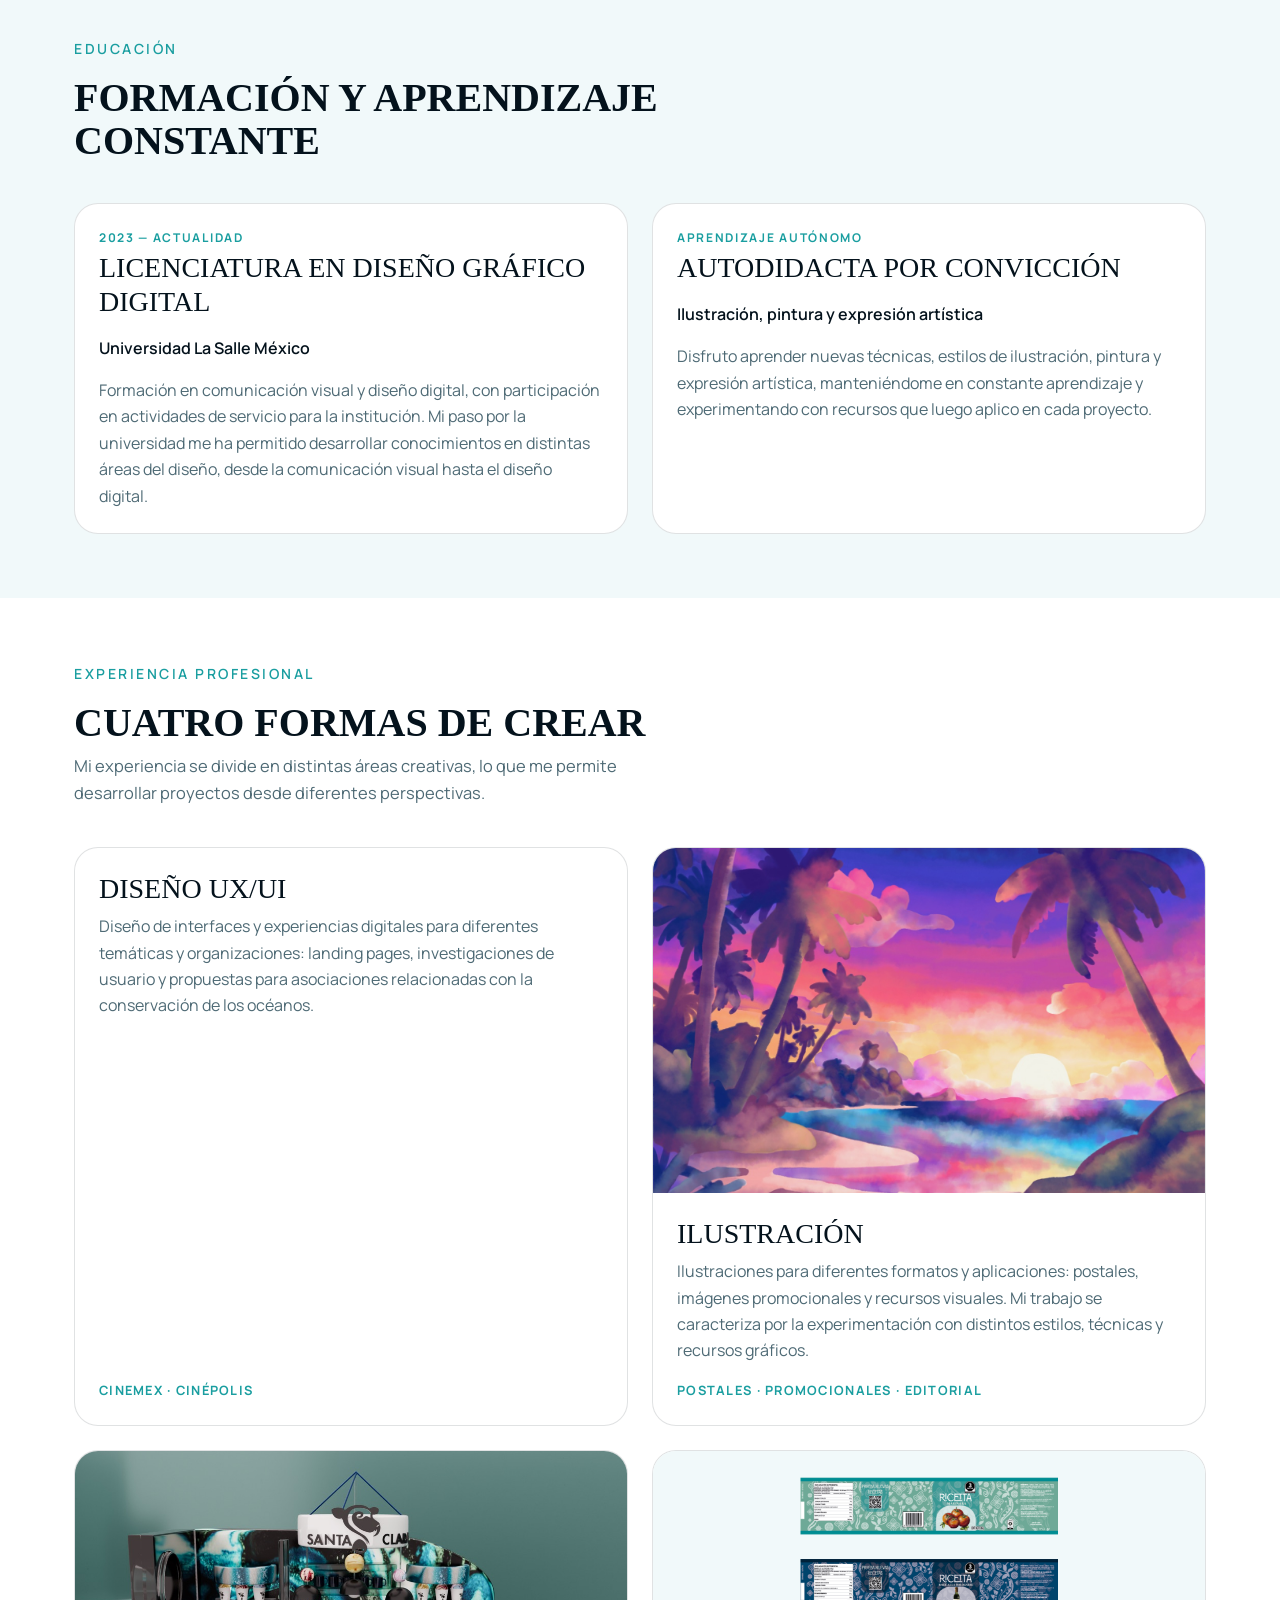
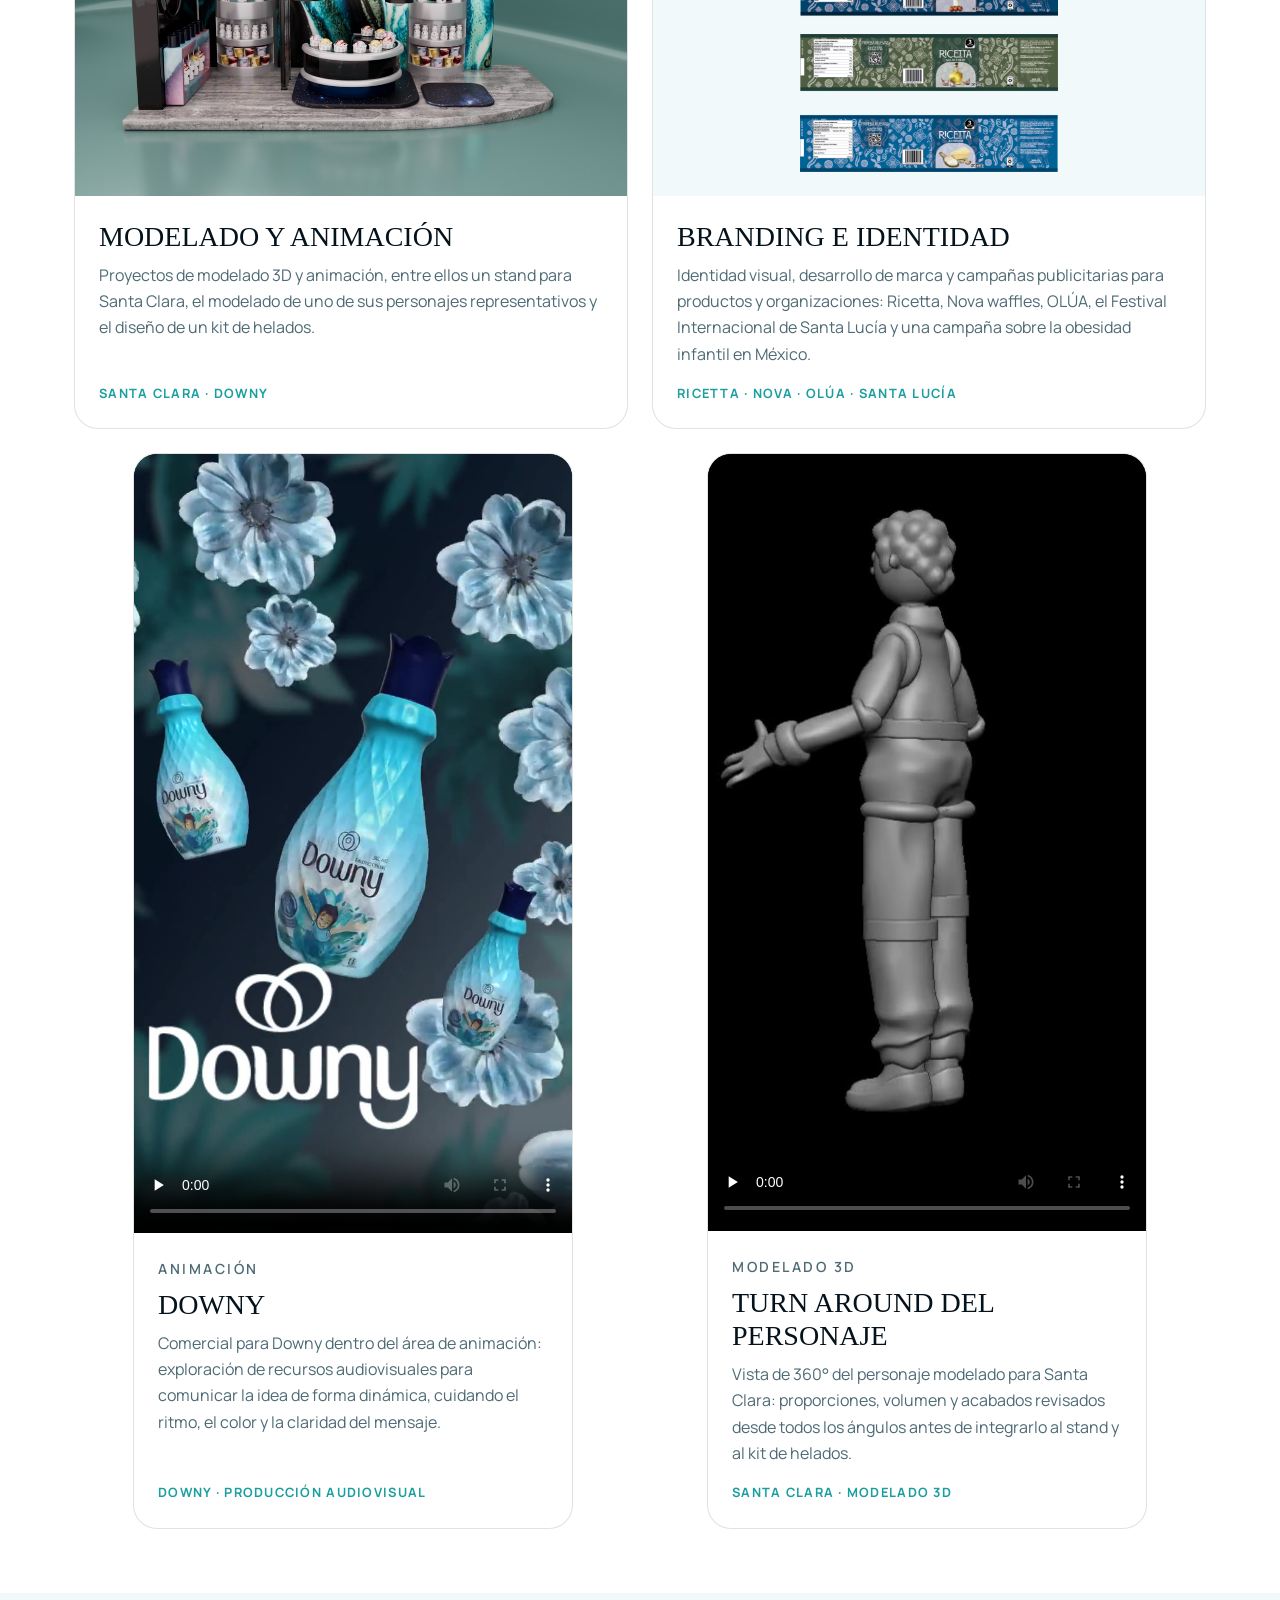
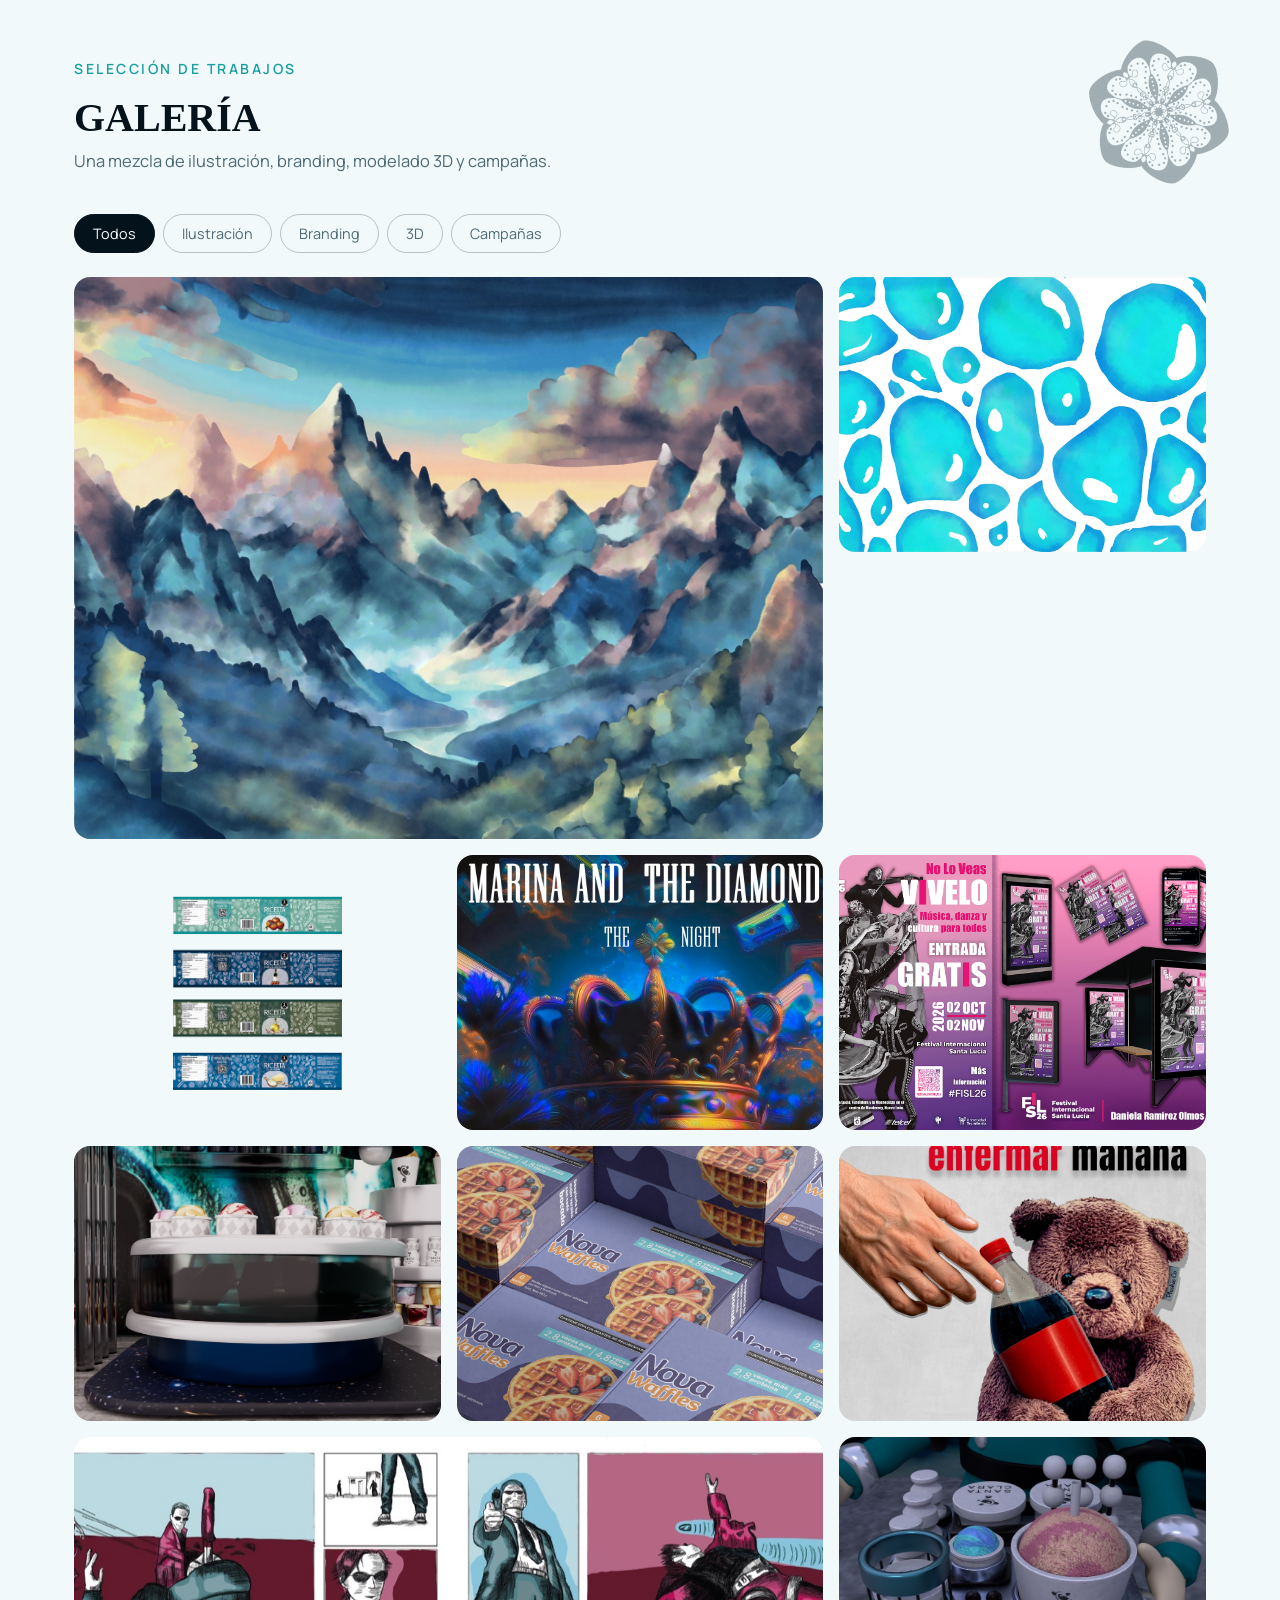
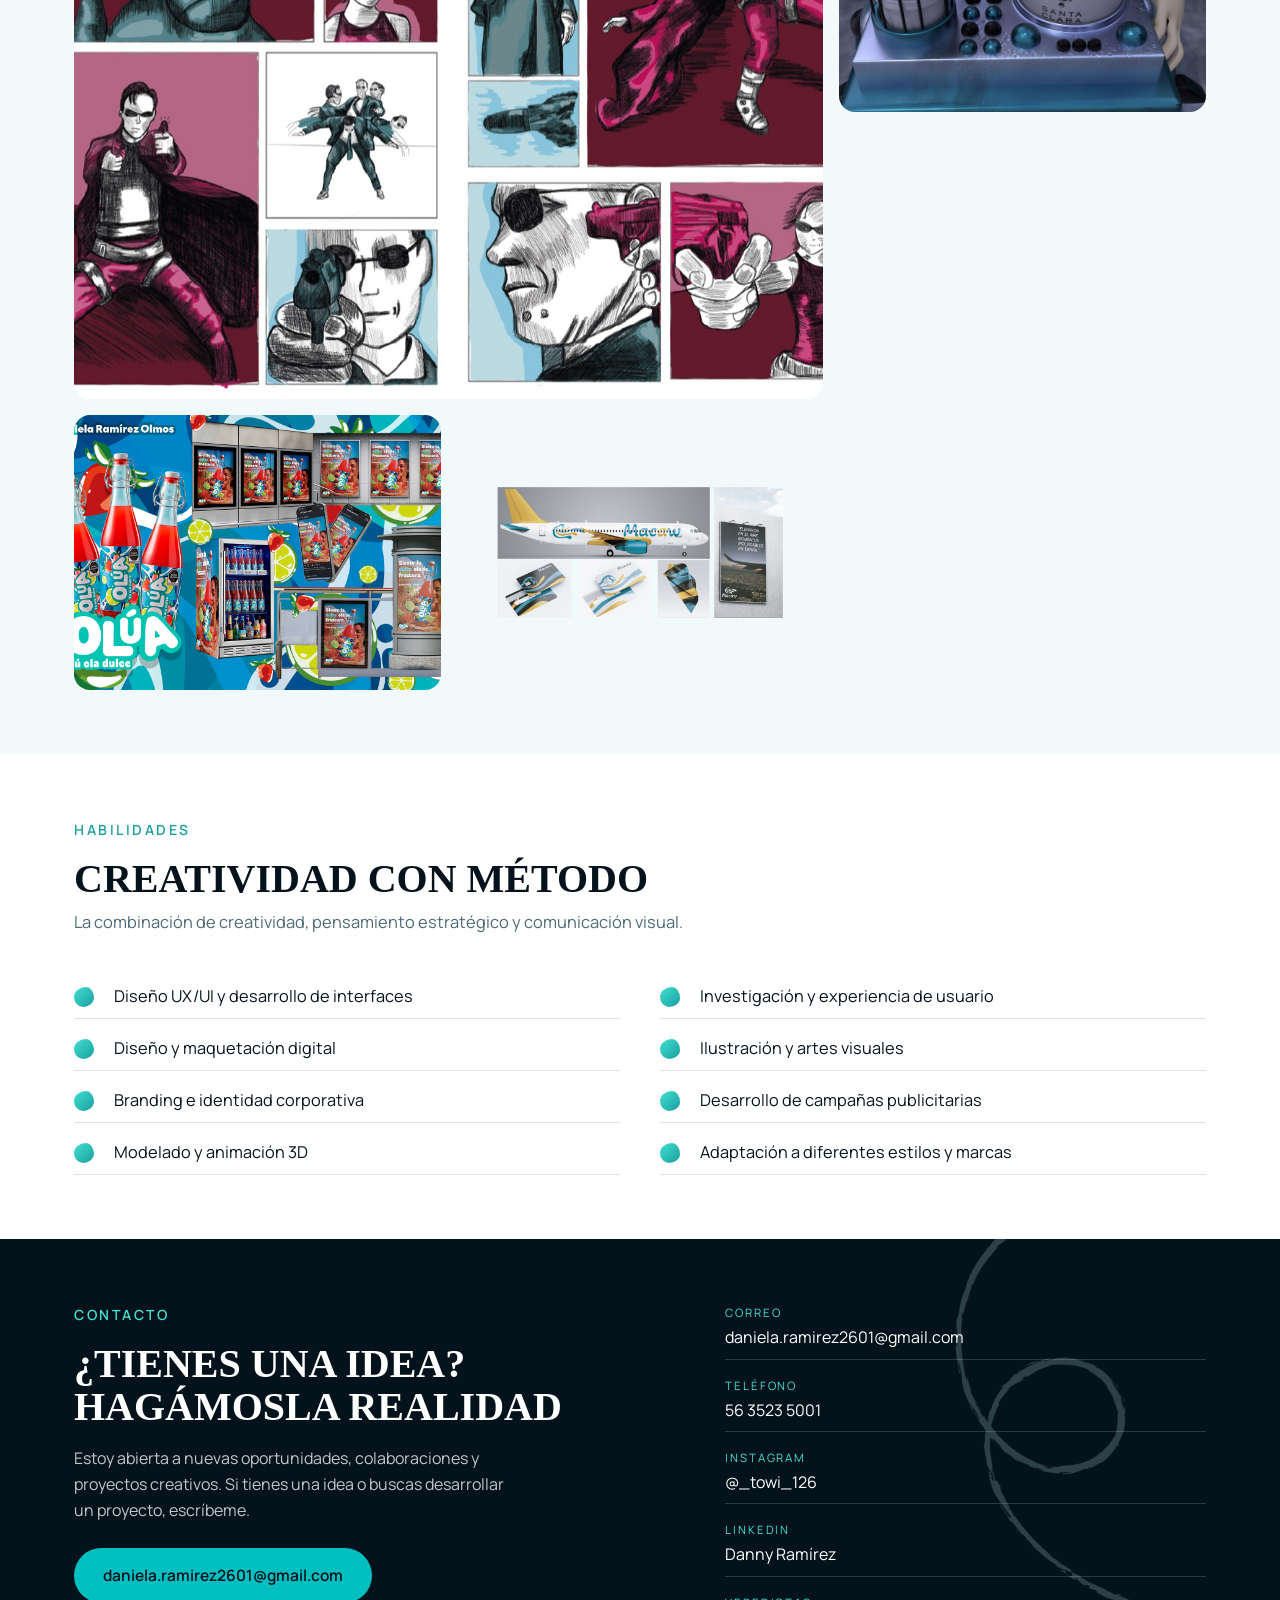
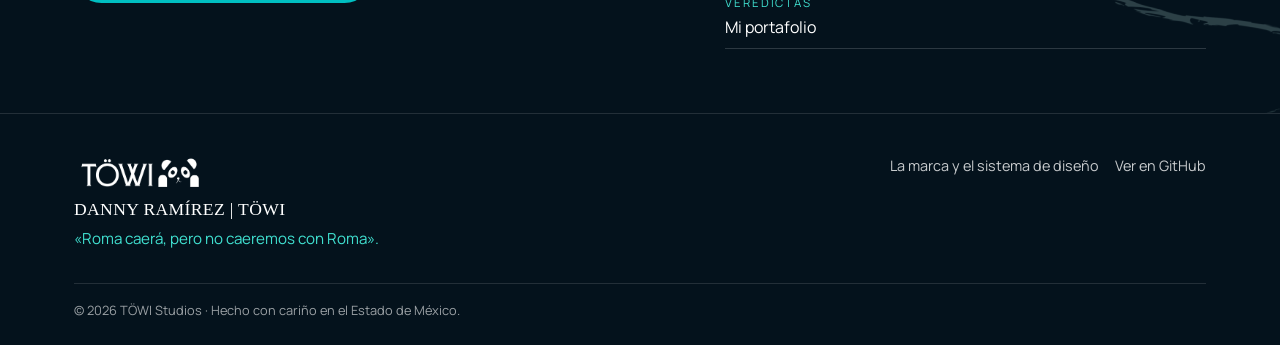
==== commit c3168b39: "Tipografía real: Montecatini Pro desde Adobe Fonts - Se conecta el kit de Adobe Fonts (buv0rop) en l" ====
--- a/index.html
+++ b/index.html
@@ -11,9 +11,12 @@
 <meta property="og:type" content="website">
 <meta property="og:image" content="img/foto-perfil.jpg">
 <link rel="icon" href="img/flor.png" type="image/png">
+<link rel="preconnect" href="https://use.typekit.net" crossorigin>
+<link rel="preconnect" href="https://p.typekit.net" crossorigin>
+<link rel="stylesheet" href="https://use.typekit.net/buv0rop.css">
 <link rel="preconnect" href="https://fonts.googleapis.com">
 <link rel="preconnect" href="https://fonts.gstatic.com" crossorigin>
-<link href="https://fonts.googleapis.com/css2?family=Bodoni+Moda:ital,opsz,wght@0,6..96,400;0,6..96,600;0,6..96,700;1,6..96,400&family=Manrope:wght@300;400;500;600;800&display=swap" rel="stylesheet">
+<link href="https://fonts.googleapis.com/css2?family=Manrope:wght@300;400;500;600;800&display=swap" rel="stylesheet">
 <link rel="stylesheet" href="css/estilos.css">
 <script>
   // Aplica el tema antes de dibujar para evitar un destello de color.
--- a/css/estilos.css
+++ b/css/estilos.css
@@ -25,7 +25,7 @@
   --velo: rgba(255, 255, 255, 0.82);
 
   /* Tipografía */
-  --fuente-titulo: "Montecatini Pro", "Bodoni Moda", Didot, "Times New Roman", serif;
+  --fuente-titulo: "montecatini-pro-largo", "Montecatini Pro", "Bodoni Moda", Didot, serif;
   --fuente-texto: "Karmina Sans", Manrope, -apple-system, BlinkMacSystemFont, "Segoe UI", sans-serif;
   --fuente-codigo: "JetBrains Mono", ui-monospace, SFMono-Regular, Menlo, monospace;
 
@@ -109,13 +109,28 @@
   font-family: var(--fuente-titulo);
   line-height: 1.08;
   margin: 0 0 var(--e-3);
-  font-weight: 600;
-  letter-spacing: -0.01em;
+  font-weight: 700;
+  /* Montecatini Pro dibuja las minúsculas como versalitas: los títulos van en caja alta */
+  text-transform: uppercase;
+  letter-spacing: 0;
 }
 
 h1 { font-size: var(--t-h1); }
 h2 { font-size: var(--t-h2); }
-h3 { font-size: var(--t-h3); line-height: 1.2; }
+h3 { font-size: var(--t-h3); line-height: 1.2; font-weight: 400; }
+
+/* Montecatini Pro activa ligaduras decorativas por defecto (CA, DO, GA…);
+   en los títulos se desactivan para que el texto se lea limpio. */
+h1, h2, h3, h4,
+.marca__texto strong,
+.pieza__texto strong,
+.pie__nombre,
+.portada__datos strong,
+.destacado,
+.tipo__muestra,
+.tipo__ejemplo--h1 {
+  font-feature-settings: "liga" 0, "dlig" 0, "calt" 0;
+}
 
 p { margin: 0 0 var(--e-3); }
 p:last-child { margin-bottom: 0; }
@@ -346,10 +361,8 @@
 }
 .etiqueta--clara { color: var(--turquesa); }
 
-.hero__nombre {
-  font-style: italic;
-  color: var(--tropical-cyan);
-}
+/* Montecatini Pro no tiene cursiva en el kit: el acento es solo de color */
+.hero__nombre { color: var(--tropical-cyan); }
 
 .hero__entrada {
   max-width: 46ch;
@@ -369,9 +382,8 @@
   margin: 0;
   padding: var(--e-3) 0 var(--e-3) var(--e-4);
   border-left: 3px solid var(--turquesa);
-  font-family: var(--fuente-titulo);
-  font-style: italic;
-  font-size: 1.22rem;
+  font-size: 1.06rem;
+  line-height: 1.55;
 }
 .cita p { margin: 0 0 var(--e-1); }
 .cita cite {
@@ -469,8 +481,8 @@
 
 .destacado {
   font-family: var(--fuente-titulo);
-  font-size: 1.35rem;
-  font-style: italic;
+  font-size: 1.2rem;
+  text-transform: uppercase;
   color: var(--texto) !important;
   padding-left: var(--e-4);
   border-left: 3px solid var(--turquesa);
@@ -623,7 +635,7 @@
   transform: translateY(10px);
   transition: opacity var(--transicion), transform var(--transicion);
 }
-.pieza__texto strong { font-family: var(--fuente-titulo); font-size: 1.15rem; }
+.pieza__texto strong { font-family: var(--fuente-titulo); font-size: 1.1rem; text-transform: uppercase; letter-spacing: 0.02em; }
 .pieza__texto small { font-size: 0.78rem; letter-spacing: 0.1em; text-transform: uppercase; color: var(--turquesa); }
 .pieza:hover .pieza__texto,
 .pieza:focus-visible .pieza__texto { opacity: 1; transform: translateY(0); }
@@ -691,8 +703,8 @@
 
 .pie { background: var(--abyss); color: var(--blanco); border-top: 1px solid rgba(255, 255, 255, 0.12); padding: var(--e-5) 0 var(--e-4); }
 .pie__interior { display: grid; grid-template-columns: 1fr auto; gap: var(--e-3); align-items: start; }
-.pie__nombre { font-family: var(--fuente-titulo); font-size: 1.15rem; margin-bottom: 2px; }
-.pie__frase { color: var(--turquesa); font-style: italic; font-size: 0.95rem; margin: 0; }
+.pie__nombre { font-family: var(--fuente-titulo); font-size: 1.1rem; text-transform: uppercase; letter-spacing: 0.02em; margin-bottom: 2px; }
+.pie__frase { color: var(--turquesa); font-size: 0.95rem; margin: 0; }
 .pie__enlaces { display: flex; gap: var(--e-3); flex-wrap: wrap; font-size: 0.9rem; }
 .pie__enlaces a { color: rgba(255, 255, 255, 0.78); text-decoration: none; }
 .pie__enlaces a:hover { color: var(--turquesa); }
@@ -805,7 +817,6 @@
 html[data-theme="dark"] .portada::before { opacity: 0.3; }
 .portada__interior { position: relative; z-index: 1; max-width: 900px; }
 .portada h1 { font-size: clamp(3.2rem, 9vw, 6rem); line-height: 0.95; margin-bottom: var(--e-3); }
-.portada h1 em { color: var(--tropical-cyan); font-style: italic; }
 .portada__entrada { max-width: 58ch; color: var(--texto-suave); font-size: 1.1rem; }
 
 .portada__datos {
@@ -881,7 +892,7 @@
 .tipo__datos h3 { margin-bottom: var(--e-1); }
 .tipo__familia { font-family: var(--fuente-codigo); font-size: 0.78rem; letter-spacing: 0.04em; color: var(--sea-green); margin-bottom: var(--e-2); }
 .tipo__ejemplo { margin: 0; color: var(--texto-suave); }
-.tipo__ejemplo--h1 { font-family: var(--fuente-titulo); font-size: clamp(1.8rem, 4vw, 2.6rem); color: var(--texto); line-height: 1.1; }
+.tipo__ejemplo--h1 { font-family: var(--fuente-titulo); font-size: clamp(1.8rem, 4vw, 2.6rem); color: var(--texto); line-height: 1.1; text-transform: uppercase; }
 .tipo__ejemplo--sub { font-weight: 800; font-size: 1.1rem; color: var(--texto); }
 
 .aviso {
@@ -1016,7 +1027,7 @@
 /* --------------------------------------------------------------------------
    13. Adaptación a pantallas
    -------------------------------------------------------------------------- */
-@media (max-width: 1080px) {
+@media (max-width: 900px) {
   .hero__interior { grid-template-columns: 1fr; gap: var(--e-5); }
   .hero__foto { max-width: 380px; }
   .hero { padding-top: calc(var(--cabecera-alto) + var(--e-5)); }
